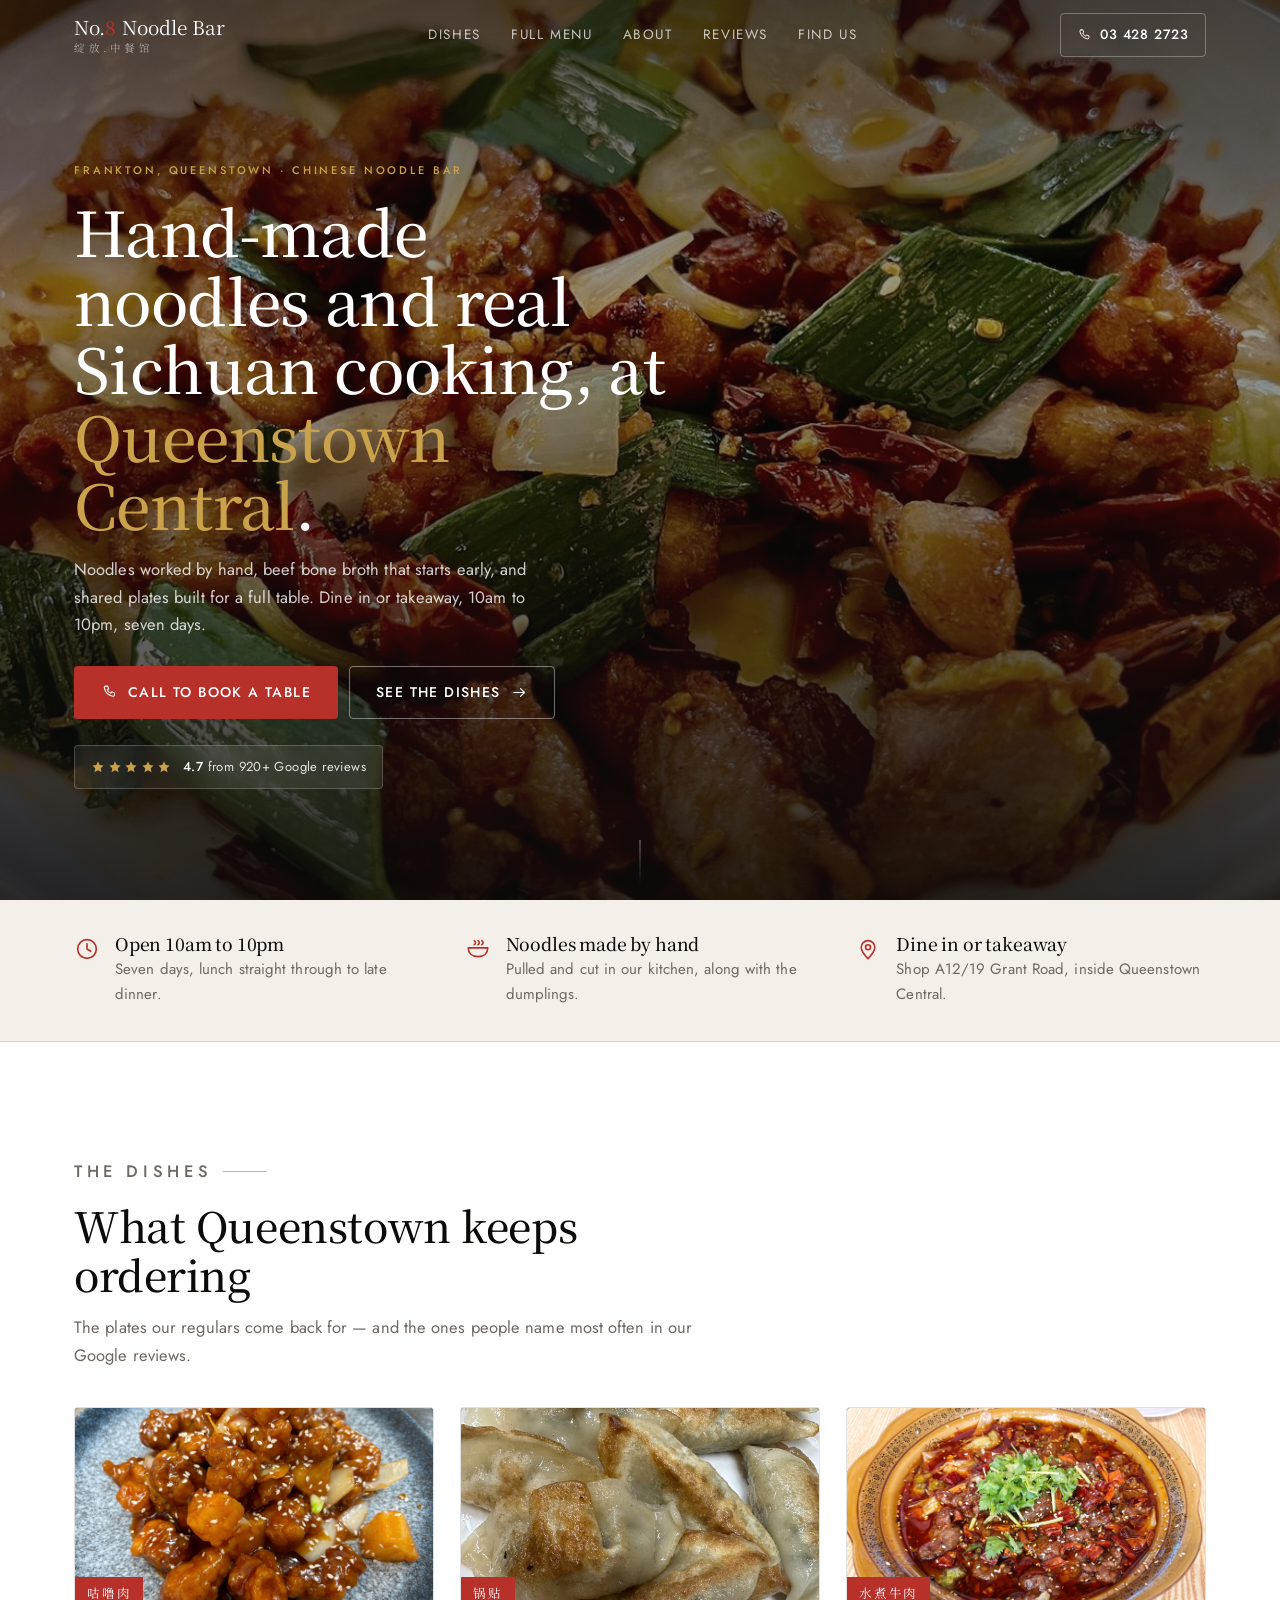
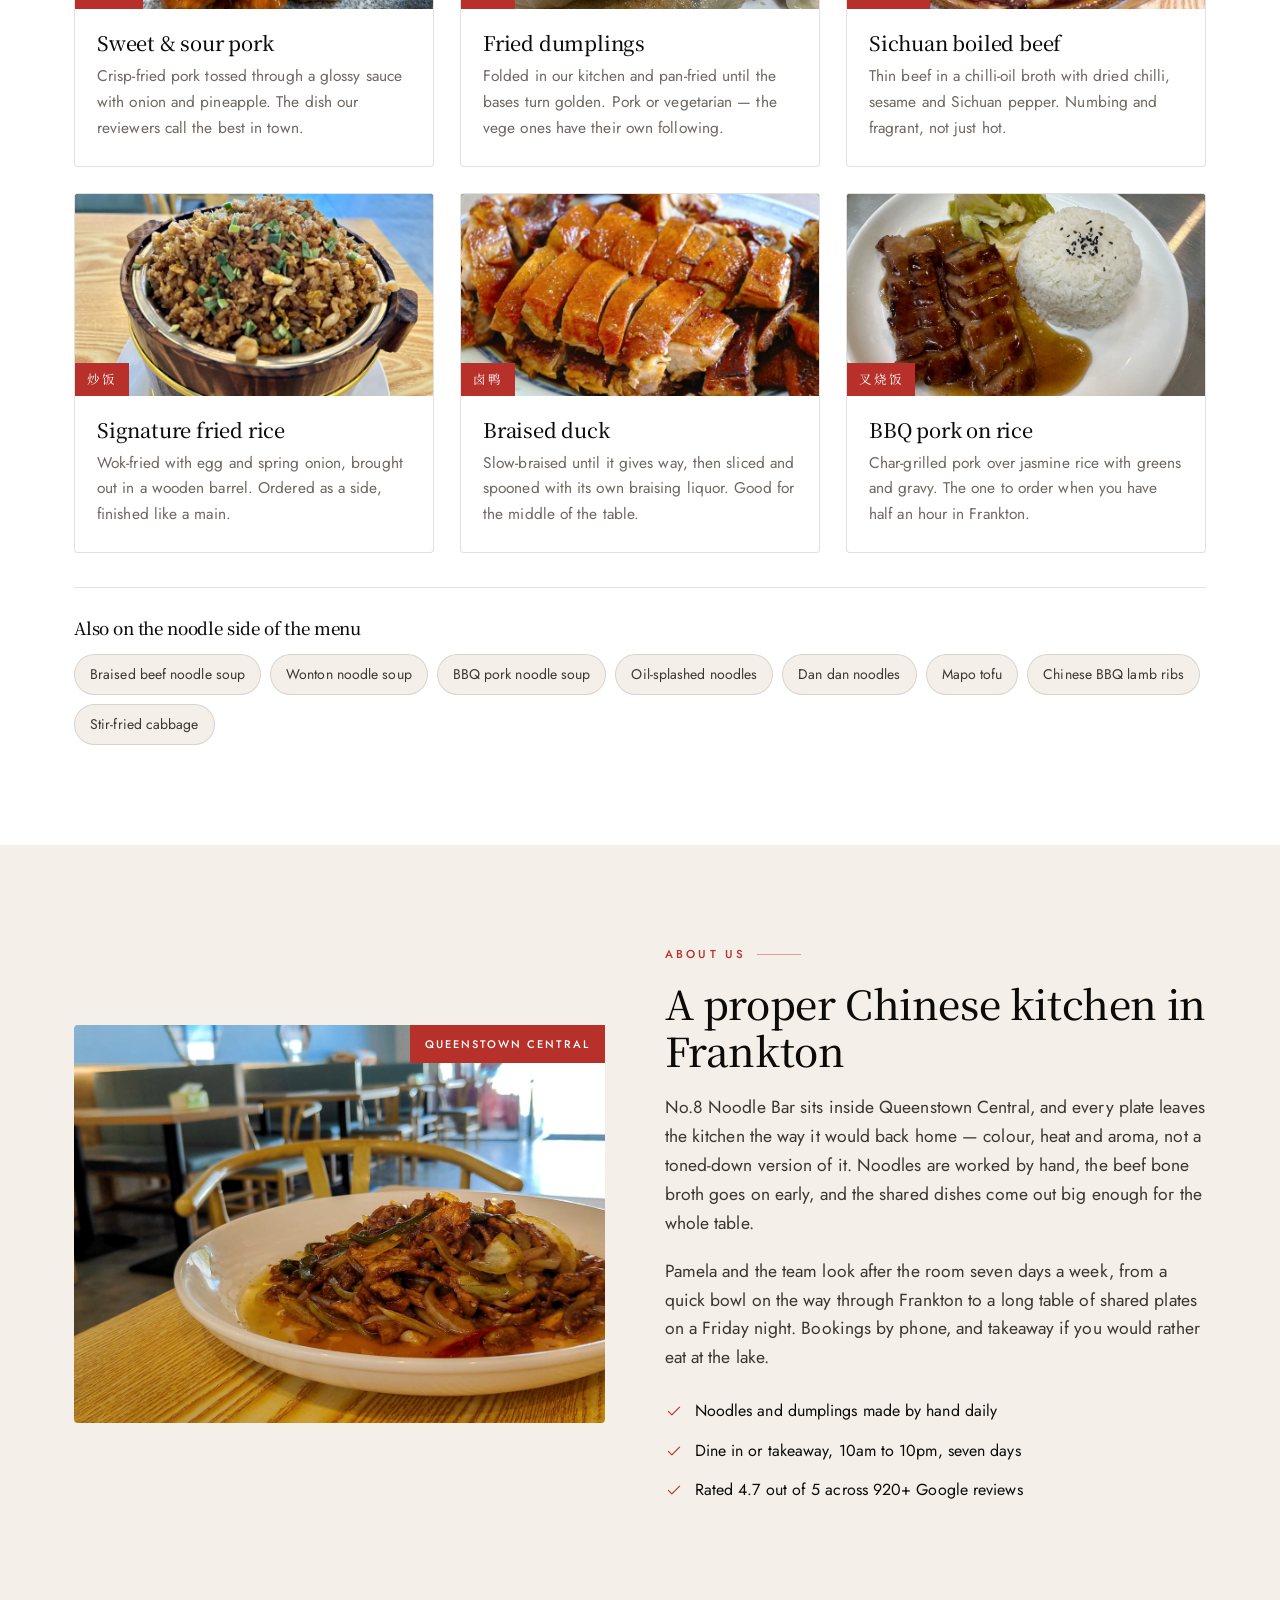
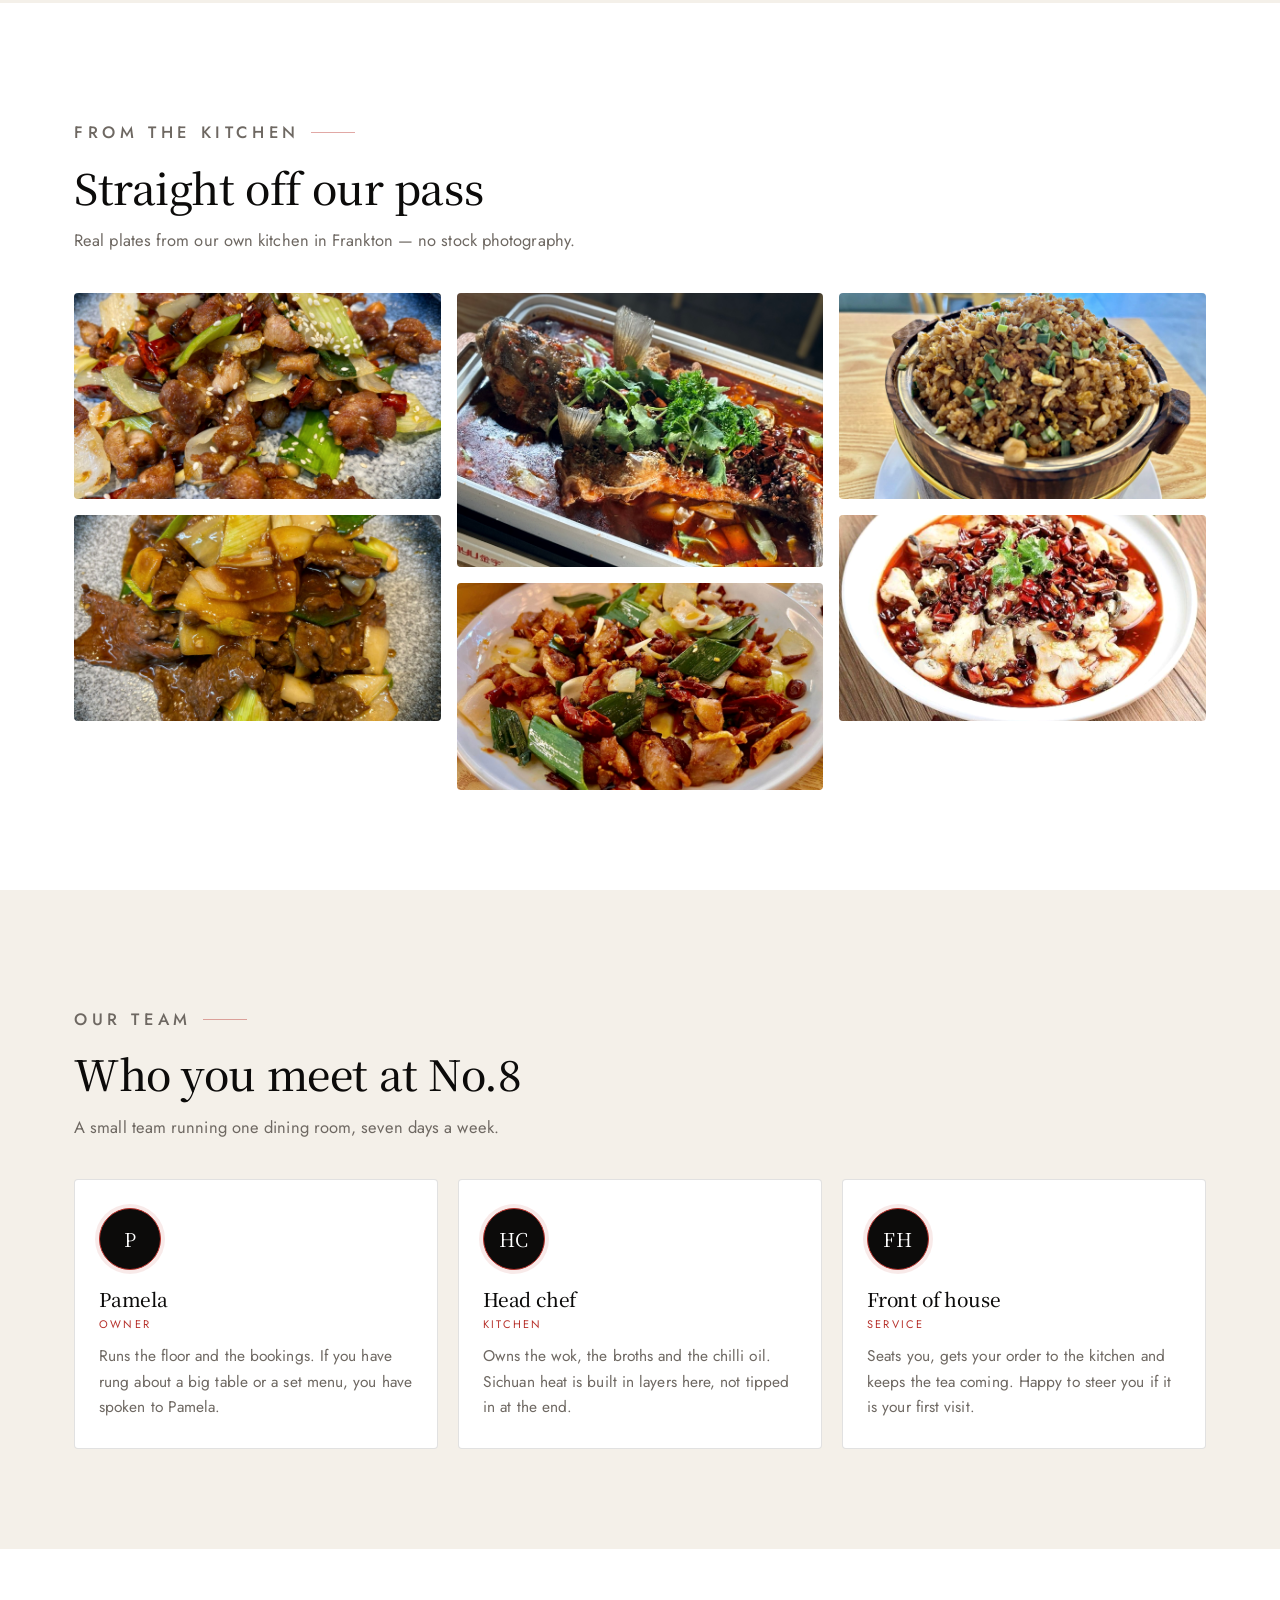
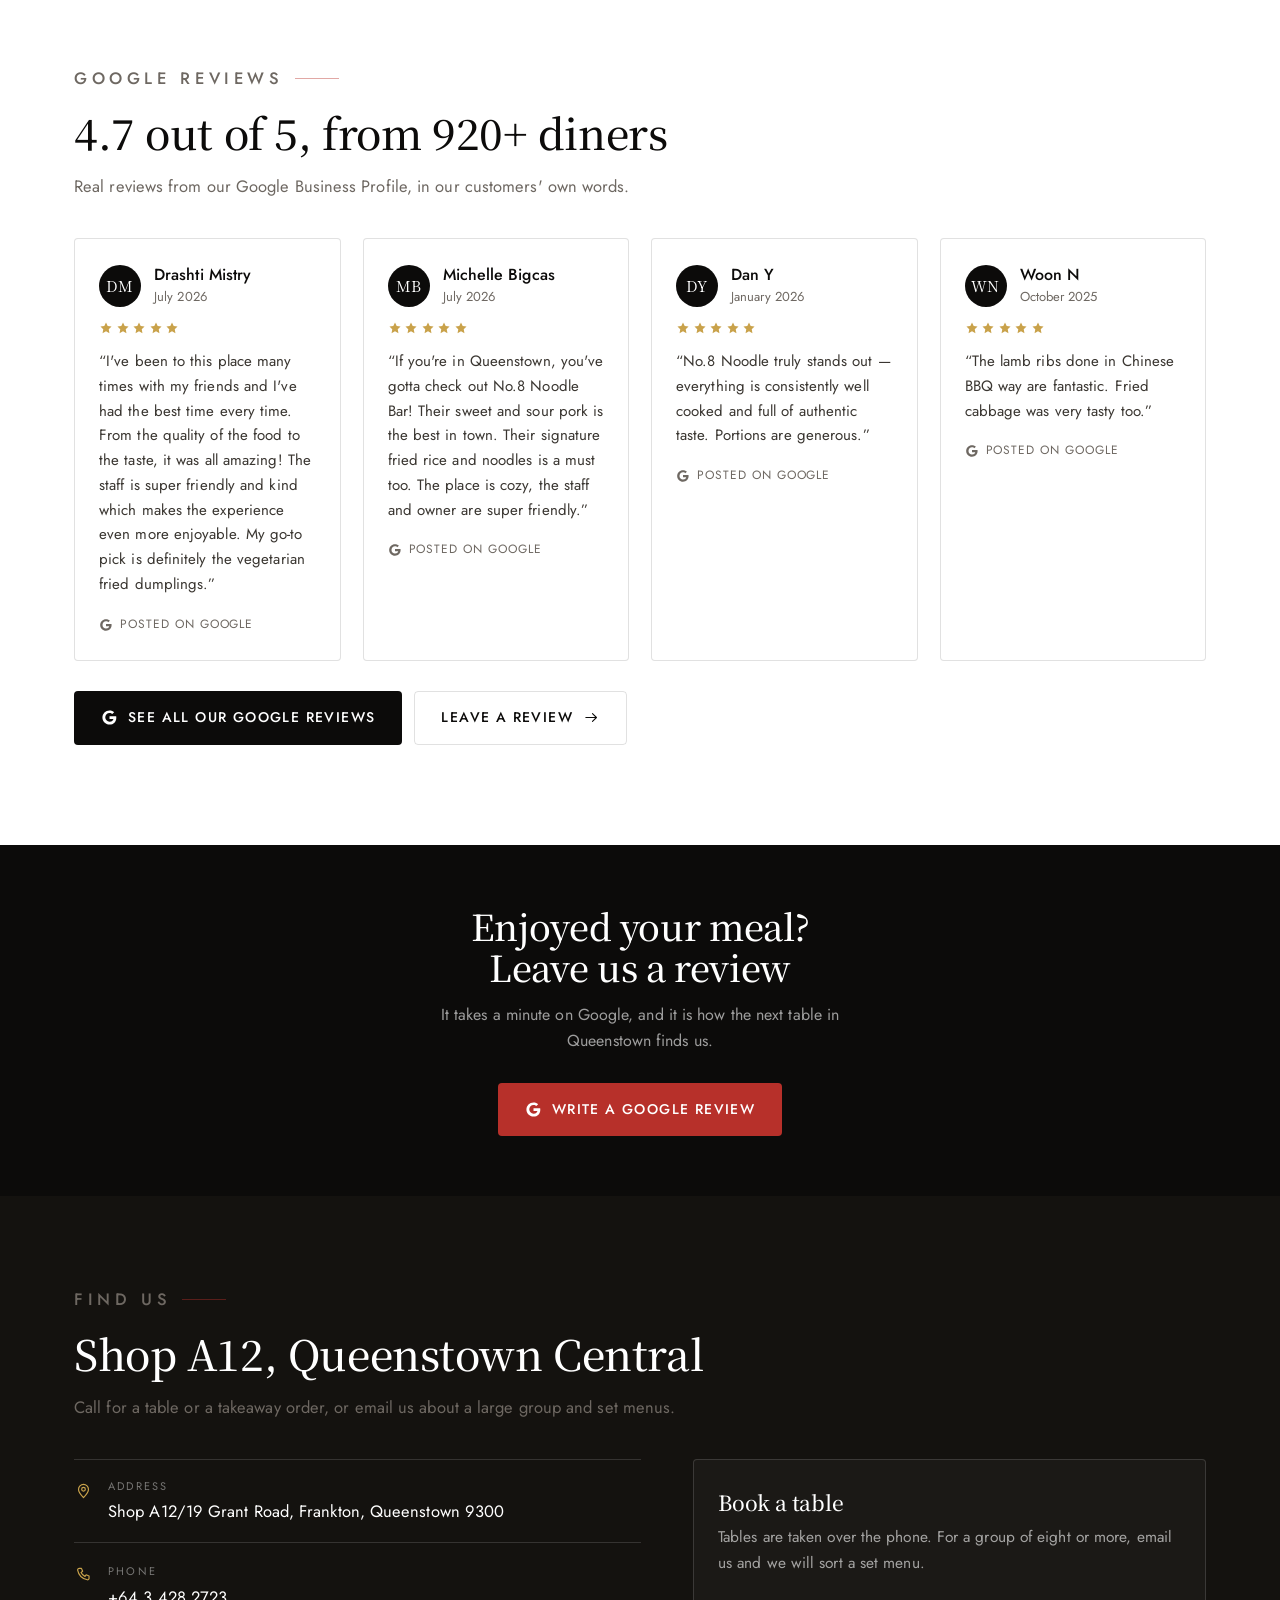
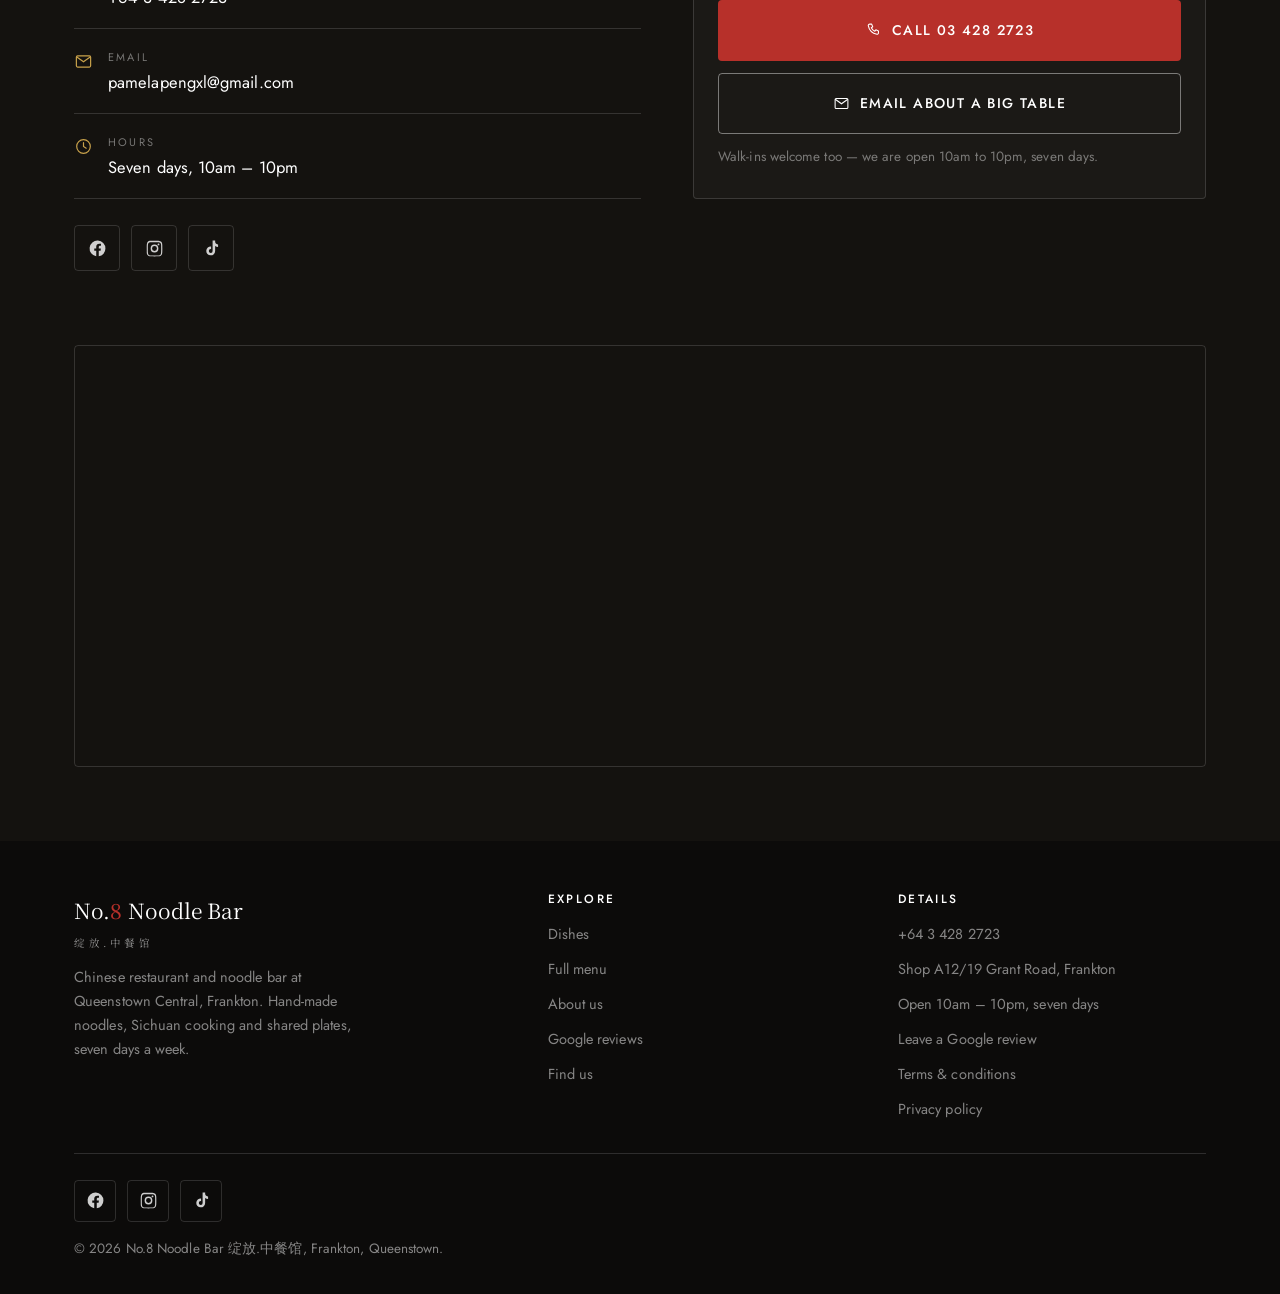
==== index.html @ e2765552 "Initial build: No.8 Noodle Bar 绽放.中餐馆" ====
<!DOCTYPE html>
<html lang="en-NZ">
<head>
<meta charset="utf-8">
<meta name="viewport" content="width=device-width, initial-scale=1">
<title>No.8 Noodle Bar 绽放.中餐馆 | Chinese Restaurant &amp; Noodle Bar, Queenstown</title>
<meta name="description" content="Hand-made noodles, Sichuan cooking and shared Chinese plates at Queenstown Central, Frankton. Dine in or takeaway, 10am to 10pm, seven days. Call +64 3 428 2723.">
<meta name="theme-color" content="#0C0B0A">
<link rel="canonical" href="https://no8-noodle-bar--demo.vercel.app/">

<meta property="og:type" content="restaurant">
<meta property="og:title" content="No.8 Noodle Bar 绽放.中餐馆 | Chinese Restaurant &amp; Noodle Bar, Queenstown">
<meta property="og:description" content="Hand-made noodles, Sichuan cooking and shared Chinese plates at Queenstown Central, Frankton. 4.7 from 920+ Google reviews.">
<meta property="og:image" content="img/hero-boiled-fish.jpg">
<meta name="twitter:card" content="summary_large_image">

<link rel="icon" href="data:image/svg+xml,%3Csvg xmlns='http://www.w3.org/2000/svg' viewBox='0 0 64 64'%3E%3Crect width='64' height='64' fill='%230C0B0A'/%3E%3Ctext x='32' y='45' font-family='Georgia,serif' font-size='34' fill='%23B7302A' text-anchor='middle'%3E8%3C/text%3E%3C/svg%3E">
<link rel="apple-touch-icon" href="data:image/svg+xml,%3Csvg xmlns='http://www.w3.org/2000/svg' viewBox='0 0 64 64'%3E%3Crect width='64' height='64' fill='%230C0B0A'/%3E%3Ctext x='32' y='45' font-family='Georgia,serif' font-size='34' fill='%23B7302A' text-anchor='middle'%3E8%3C/text%3E%3C/svg%3E">

<link rel="preconnect" href="https://fonts.googleapis.com">
<link rel="preconnect" href="https://fonts.gstatic.com" crossorigin>
<link href="https://fonts.googleapis.com/css2?family=Noto+Serif+SC:wght@400;500;600&family=Jost:wght@300;400;500&display=swap" rel="stylesheet">
<link rel="stylesheet" href="styles.css">
</head>
<body>

<!-- opening animation -->
<div id="intro">
  <div class="mark">No.<span>8</span> Noodle Bar</div>
  <div class="rule"></div>
  <div class="zh">绽放.中餐馆</div>
</div>

<!-- icon sprite -->
<svg width="0" height="0" style="position:absolute" aria-hidden="true" focusable="false">
  <symbol id="i-phone" viewBox="0 0 24 24" fill="none" stroke="currentColor" stroke-width="1.5"><path d="M6.6 3h2.8l1.5 3.7-2 1.4a11 11 0 0 0 5 5l1.4-2L19 12.6v2.8a2 2 0 0 1-2.2 2A15.5 15.5 0 0 1 4.6 5.2 2 2 0 0 1 6.6 3z" stroke-linecap="round" stroke-linejoin="round"/></symbol>
  <symbol id="i-mail" viewBox="0 0 24 24" fill="none" stroke="currentColor" stroke-width="1.5"><rect x="3" y="5" width="18" height="14" rx="1.5"/><path d="m3.6 6.4 8.4 6 8.4-6" stroke-linecap="round"/></symbol>
  <symbol id="i-pin" viewBox="0 0 24 24" fill="none" stroke="currentColor" stroke-width="1.5"><path d="M12 21c4.2-4.6 6.3-7.8 6.3-10.4A6.3 6.3 0 0 0 5.7 10.6C5.7 13.2 7.8 16.4 12 21z" stroke-linejoin="round"/><circle cx="12" cy="10.4" r="2.3"/></symbol>
  <symbol id="i-clock" viewBox="0 0 24 24" fill="none" stroke="currentColor" stroke-width="1.5"><circle cx="12" cy="12" r="8.6"/><path d="M12 7.2V12l3.4 2.1" stroke-linecap="round"/></symbol>
  <symbol id="i-bowl" viewBox="0 0 24 24" fill="none" stroke="currentColor" stroke-width="1.5"><path d="M3 11h18c0 4.6-3.2 8-9 8s-9-3.4-9-8z" stroke-linejoin="round"/><path d="M8.5 8c1.6-1.1 1.6-2.6 0-3.7M12 8c1.6-1.1 1.6-2.6 0-3.7M15.5 8c1.6-1.1 1.6-2.6 0-3.7" stroke-linecap="round"/></symbol>
  <symbol id="i-check" viewBox="0 0 24 24" fill="none" stroke="currentColor" stroke-width="1.5"><path d="m4.5 12.6 4.6 4.6L19.5 6.8" stroke-linecap="round" stroke-linejoin="round"/></symbol>
  <symbol id="i-star" viewBox="0 0 24 24" fill="currentColor" stroke="none"><path d="m12 2.6 2.9 6.1 6.6.9-4.8 4.7 1.2 6.6L12 17.7l-5.9 3.2 1.2-6.6-4.8-4.7 6.6-.9z"/></symbol>
  <symbol id="i-google" viewBox="0 0 24 24" fill="currentColor" stroke="none"><path d="M12 10.2v3.9h5.5c-.2 1.3-1.6 3.8-5.5 3.8-3.3 0-6-2.7-6-6.1s2.7-6.1 6-6.1c1.9 0 3.1.8 3.9 1.5l2.7-2.6C16.9 2.9 14.7 2 12 2 6.5 2 2 6.5 2 12s4.5 10 10 10c5.8 0 9.6-4.1 9.6-9.8 0-.7-.1-1.3-.2-2H12z"/></symbol>
  <symbol id="i-fb" viewBox="0 0 24 24" fill="currentColor" stroke="none"><path d="M22 12a10 10 0 1 0-11.6 9.9v-7H7.9V12h2.5V9.8c0-2.5 1.5-3.9 3.8-3.9 1.1 0 2.2.2 2.2.2v2.4h-1.2c-1.2 0-1.6.8-1.6 1.6V12h2.7l-.4 2.9h-2.3v7A10 10 0 0 0 22 12z"/></symbol>
  <symbol id="i-ig" viewBox="0 0 24 24" fill="currentColor" stroke="none"><path d="M12 2.2c3.2 0 3.6 0 4.9.1 1.2.1 1.8.2 2.2.4.6.2 1 .5 1.4.9.4.4.7.8.9 1.4.2.4.4 1 .4 2.2.1 1.3.1 1.7.1 4.9s0 3.6-.1 4.9c-.1 1.2-.2 1.8-.4 2.2-.2.6-.5 1-.9 1.4-.4.4-.8.7-1.4.9-.4.2-1 .4-2.2.4-1.3.1-1.7.1-4.9.1s-3.6 0-4.9-.1c-1.2-.1-1.8-.2-2.2-.4-.6-.2-1-.5-1.4-.9-.4-.4-.7-.8-.9-1.4-.2-.4-.4-1-.4-2.2C2.2 15.6 2.2 15.2 2.2 12s0-3.6.1-4.9c.1-1.2.2-1.8.4-2.2.2-.6.5-1 .9-1.4.4-.4.8-.7 1.4-.9.4-.2 1-.4 2.2-.4C8.4 2.2 8.8 2.2 12 2.2zm0 1.8c-3.1 0-3.5 0-4.7.1-.9 0-1.4.2-1.7.3-.4.2-.7.4-1 .6-.2.3-.4.6-.6 1-.1.3-.3.8-.3 1.7-.1 1.2-.1 1.6-.1 4.7s0 3.5.1 4.7c0 .9.2 1.4.3 1.7.2.4.4.7.6 1 .3.2.6.4 1 .6.3.1.8.3 1.7.3 1.2.1 1.6.1 4.7.1s3.5 0 4.7-.1c.9 0 1.4-.2 1.7-.3.4-.2.7-.4 1-.6.2-.3.4-.6.6-1 .1-.3.3-.8.3-1.7.1-1.2.1-1.6.1-4.7s0-3.5-.1-4.7c0-.9-.2-1.4-.3-1.7-.2-.4-.4-.7-.6-1-.3-.2-.6-.4-1-.6-.3-.1-.8-.3-1.7-.3-1.2-.1-1.6-.1-4.7-.1zm0 3.1a4.9 4.9 0 1 1 0 9.8 4.9 4.9 0 0 1 0-9.8zm0 1.8a3.1 3.1 0 1 0 0 6.2 3.1 3.1 0 0 0 0-6.2zm6.2-2a1.15 1.15 0 1 1-2.3 0 1.15 1.15 0 0 1 2.3 0z"/></symbol>
  <symbol id="i-tt" viewBox="0 0 24 24" fill="currentColor" stroke="none"><path d="M16.6 2h-3.2v13.1a2.4 2.4 0 1 1-1.9-2.3V9.5a5.6 5.6 0 1 0 5.1 5.6V8.8a6.3 6.3 0 0 0 3.7 1.2V6.8a3.6 3.6 0 0 1-3.7-3.5V2z"/></symbol>
  <symbol id="i-arrow" viewBox="0 0 24 24" fill="none" stroke="currentColor" stroke-width="1.5"><path d="M4 12h15m0 0-5.6-5.6M19 12l-5.6 5.6" stroke-linecap="round" stroke-linejoin="round"/></symbol>
</svg>

<!-- nav -->
<header class="nav">
  <div class="nav__in">
    <a class="brand" href="index.html" aria-label="No.8 Noodle Bar home">
      <span class="brand__en">No.<b>8</b> Noodle Bar</span>
      <span class="brand__zh">绽放.中餐馆</span>
    </a>
    <nav class="nav__links" aria-label="Main">
      <a href="#menu">Dishes</a>
      <a href="menu.html">Full menu</a>
      <a href="#about">About</a>
      <a href="#reviews">Reviews</a>
      <a href="#contact">Find us</a>
    </nav>
    <div class="nav__right">
      <a class="nav__call" href="tel:+6434282723">
        <svg><use href="#i-phone"/></svg>
        <span>03 428 2723</span>
      </a>
      <button class="burger" type="button" aria-label="Open menu" aria-expanded="false"><i></i></button>
    </div>
  </div>
</header>

<div class="scrim"></div>
<nav class="drawer" aria-label="Mobile">
  <a href="#menu">Dishes</a>
  <a href="menu.html">Full menu</a>
  <a href="#about">About</a>
  <a href="#crew">Our team</a>
  <a href="#reviews">Google reviews</a>
  <a href="#contact">Find us</a>
  <a class="btn btn--accent drawer__cta" href="tel:+6434282723">
    <svg><use href="#i-phone"/></svg> Call 03 428 2723
  </a>
</nav>

<!-- hero -->
<section class="hero" id="top">
  <div class="hero__slides" aria-hidden="true">
    <div class="hero__slide on">
      <img src="img/hero-boiled-fish.jpg" alt="Sichuan boiled fish in chilli oil at No.8 Noodle Bar" width="1600" height="900" fetchpriority="high" decoding="async">
    </div>
    <div class="hero__slide">
      <img src="img/hero-grilled-fish.jpg" alt="Whole grilled fish on a hotplate with chilli and Sichuan pepper" width="1600" height="1200" loading="lazy" decoding="async">
    </div>
    <div class="hero__slide">
      <img src="img/hero-chilli-chicken.jpg" alt="Chilli-fried chicken with dried chillies and spring onion" width="1600" height="900" loading="lazy" decoding="async">
    </div>
  </div>
  <div class="hero__veil"></div>

  <div class="hero__in">
    <div class="shell">
      <p class="hero__eyebrow">Frankton, Queenstown · Chinese noodle bar</p>
      <h1>Hand-made noodles and real Sichuan cooking, at <em>Queenstown Central</em>.</h1>
      <p class="hero__sub">Noodles worked by hand, beef bone broth that starts early, and shared plates built for a full table. Dine in or takeaway, 10am to 10pm, seven days.</p>
      <div class="hero__cta">
        <a class="btn btn--accent" href="tel:+6434282723">
          <svg><use href="#i-phone"/></svg> Call to book a table
        </a>
        <a class="btn btn--ghost" href="#menu">
          See the dishes <svg><use href="#i-arrow"/></svg>
        </a>
      </div>
      <div class="rating">
        <span class="rating__stars" aria-hidden="true">
          <svg><use href="#i-star"/></svg><svg><use href="#i-star"/></svg><svg><use href="#i-star"/></svg><svg><use href="#i-star"/></svg><svg><use href="#i-star"/></svg>
        </span>
        <span class="rating__txt"><b>4.7</b> from 920+ Google reviews</span>
      </div>
    </div>
  </div>

  <div class="hero__scroll" aria-hidden="true"><i></i></div>
</section>

<!-- trust strip -->
<section class="trust">
  <div class="shell">
    <div class="trust__grid">
      <div class="trust__item rv">
        <svg><use href="#i-clock"/></svg>
        <div>
          <h3>Open 10am to 10pm</h3>
          <p>Seven days, lunch straight through to late dinner.</p>
        </div>
      </div>
      <div class="trust__item rv">
        <svg><use href="#i-bowl"/></svg>
        <div>
          <h3>Noodles made by hand</h3>
          <p>Pulled and cut in our kitchen, along with the dumplings.</p>
        </div>
      </div>
      <div class="trust__item rv">
        <svg><use href="#i-pin"/></svg>
        <div>
          <h3>Dine in or takeaway</h3>
          <p>Shop A12/19 Grant Road, inside Queenstown Central.</p>
        </div>
      </div>
    </div>
  </div>
</section>

<!-- dishes -->
<section class="band band--paper" id="menu">
  <div class="shell">
    <div class="head rv">
      <p class="eyebrow">The dishes</p>
      <h2>What Queenstown keeps ordering</h2>
      <p>The plates our regulars come back for — and the ones people name most often in our Google reviews.</p>
    </div>

    <div class="cards">
      <article class="card rv">
        <div class="card__img">
          <img src="img/dish-sweet-sour-pork.jpg" alt="Sweet and sour pork with sesame seeds and onion" width="1600" height="900" loading="lazy" decoding="async">
          <span class="card__zh">咕噜肉</span>
        </div>
        <div class="card__body">
          <h3>Sweet &amp; sour pork</h3>
          <p>Crisp-fried pork tossed through a glossy sauce with onion and pineapple. The dish our reviewers call the best in town.</p>
        </div>
      </article>

      <article class="card rv">
        <div class="card__img">
          <img src="img/dish-fried-dumplings.jpg" alt="Pan-fried dumplings with golden bases on a white plate" width="1600" height="1200" loading="lazy" decoding="async">
          <span class="card__zh">锅贴</span>
        </div>
        <div class="card__body">
          <h3>Fried dumplings</h3>
          <p>Folded in our kitchen and pan-fried until the bases turn golden. Pork or vegetarian — the vege ones have their own following.</p>
        </div>
      </article>

      <article class="card rv">
        <div class="card__img">
          <img src="img/dish-boiled-beef.jpg" alt="Sichuan boiled beef in chilli oil broth with coriander" width="1600" height="1200" loading="lazy" decoding="async">
          <span class="card__zh">水煮牛肉</span>
        </div>
        <div class="card__body">
          <h3>Sichuan boiled beef</h3>
          <p>Thin beef in a chilli-oil broth with dried chilli, sesame and Sichuan pepper. Numbing and fragrant, not just hot.</p>
        </div>
      </article>

      <article class="card rv">
        <div class="card__img">
          <img src="img/dish-fried-rice.jpg" alt="Signature fried rice served in a wooden barrel" width="1600" height="900" loading="lazy" decoding="async">
          <span class="card__zh">炒饭</span>
        </div>
        <div class="card__body">
          <h3>Signature fried rice</h3>
          <p>Wok-fried with egg and spring onion, brought out in a wooden barrel. Ordered as a side, finished like a main.</p>
        </div>
      </article>

      <article class="card rv">
        <div class="card__img">
          <img src="img/dish-braised-duck.jpg" alt="Sliced braised duck served on a platter" width="1600" height="900" loading="lazy" decoding="async">
          <span class="card__zh">卤鸭</span>
        </div>
        <div class="card__body">
          <h3>Braised duck</h3>
          <p>Slow-braised until it gives way, then sliced and spooned with its own braising liquor. Good for the middle of the table.</p>
        </div>
      </article>

      <article class="card rv">
        <div class="card__img">
          <img src="img/dish-bbq-pork-rice.jpg" alt="Char-grilled BBQ pork with jasmine rice and greens" width="1600" height="1200" loading="lazy" decoding="async">
          <span class="card__zh">叉烧饭</span>
        </div>
        <div class="card__body">
          <h3>BBQ pork on rice</h3>
          <p>Char-grilled pork over jasmine rice with greens and gravy. The one to order when you have half an hour in Frankton.</p>
        </div>
      </article>
    </div>

    <div class="chips rv">
      <h3>Also on the noodle side of the menu</h3>
      <ul>
        <li>Braised beef noodle soup</li>
        <li>Wonton noodle soup</li>
        <li>BBQ pork noodle soup</li>
        <li>Oil-splashed noodles</li>
        <li>Dan dan noodles</li>
        <li>Mapo tofu</li>
        <li>Chinese BBQ lamb ribs</li>
        <li>Stir-fried cabbage</li>
      </ul>
    </div>
  </div>
</section>

<!-- about -->
<section class="band band--bone" id="about">
  <div class="shell">
    <div class="split">
      <div class="split__media rv">
        <img src="img/about-dining-room.jpg" alt="A wok dish on the table in the No.8 Noodle Bar dining room" width="1600" height="900" loading="lazy" decoding="async">
        <span class="split__tag">Queenstown Central</span>
      </div>
      <div class="rv">
        <p class="eyebrow">About us</p>
        <h2>A proper Chinese kitchen in Frankton</h2>
        <p>No.8 Noodle Bar sits inside Queenstown Central, and every plate leaves the kitchen the way it would back home — colour, heat and aroma, not a toned-down version of it. Noodles are worked by hand, the beef bone broth goes on early, and the shared dishes come out big enough for the whole table.</p>
        <p>Pamela and the team look after the room seven days a week, from a quick bowl on the way through Frankton to a long table of shared plates on a Friday night. Bookings by phone, and takeaway if you would rather eat at the lake.</p>
        <ul class="checks">
          <li><svg><use href="#i-check"/></svg> Noodles and dumplings made by hand daily</li>
          <li><svg><use href="#i-check"/></svg> Dine in or takeaway, 10am to 10pm, seven days</li>
          <li><svg><use href="#i-check"/></svg> Rated 4.7 out of 5 across 920+ Google reviews</li>
        </ul>
      </div>
    </div>
  </div>
</section>

<!-- gallery -->
<section class="band band--paper" id="gallery">
  <div class="shell">
    <div class="head rv">
      <p class="eyebrow">From the kitchen</p>
      <h2>Straight off our pass</h2>
      <p>Real plates from our own kitchen in Frankton — no stock photography.</p>
    </div>
    <div class="masonry rv">
      <figure><img src="img/gallery-kung-pao.jpg" alt="Diced chicken with peanuts, dried chilli and spring onion" width="1600" height="900" loading="lazy" decoding="async"></figure>
      <figure><img src="img/gallery-beef-onion.jpg" alt="Sliced beef with onion in a rich brown sauce" width="1600" height="900" loading="lazy" decoding="async"></figure>
      <figure><img src="img/hero-grilled-fish.jpg" alt="Whole grilled fish on a hotplate with chilli and Sichuan pepper" width="1600" height="1200" loading="lazy" decoding="async"></figure>
      <figure><img src="img/hero-chilli-chicken.jpg" alt="Chilli-fried chicken with dried chillies and leek" width="1600" height="900" loading="lazy" decoding="async"></figure>
      <figure><img src="img/dish-fried-rice.jpg" alt="Fried rice served in a wooden barrel" width="1600" height="900" loading="lazy" decoding="async"></figure>
      <figure><img src="img/hero-boiled-fish.jpg" alt="Sichuan boiled fish under dried chillies in chilli oil" width="1600" height="900" loading="lazy" decoding="async"></figure>
    </div>
  </div>
</section>

<!-- crew -->
<section class="band band--bone" id="crew">
  <div class="shell">
    <div class="head rv">
      <p class="eyebrow">Our team</p>
      <h2>Who you meet at No.8</h2>
      <p>A small team running one dining room, seven days a week.</p>
    </div>
    <div class="crew">
      <article class="crew__card rv">
        <div class="avatar" aria-hidden="true">P</div>
        <h3>Pamela</h3>
        <p class="role">Owner</p>
        <p>Runs the floor and the bookings. If you have rung about a big table or a set menu, you have spoken to Pamela.</p>
      </article>
      <article class="crew__card rv">
        <div class="avatar" aria-hidden="true">HC</div>
        <h3>Head chef</h3>
        <p class="role">Kitchen</p>
        <p>Owns the wok, the broths and the chilli oil. Sichuan heat is built in layers here, not tipped in at the end.</p>
      </article>
      <article class="crew__card rv">
        <div class="avatar" aria-hidden="true">FH</div>
        <h3>Front of house</h3>
        <p class="role">Service</p>
        <p>Seats you, gets your order to the kitchen and keeps the tea coming. Happy to steer you if it is your first visit.</p>
      </article>
    </div>
  </div>
</section>

<!-- google reviews -->
<section class="band band--paper" id="reviews">
  <div class="shell">
    <div class="head rv">
      <p class="eyebrow">Google reviews</p>
      <h2>4.7 out of 5, from 920+ diners</h2>
      <p>Real reviews from our Google Business Profile, in our customers' own words.</p>
    </div>

    <div class="reviews">
      <article class="review rv">
        <div class="review__top">
          <div class="review__ini" aria-hidden="true">DM</div>
          <div>
            <div class="review__who">Drashti Mistry</div>
            <div class="review__when">July 2026</div>
          </div>
        </div>
        <div class="stars" aria-label="5 out of 5 stars">
          <svg><use href="#i-star"/></svg><svg><use href="#i-star"/></svg><svg><use href="#i-star"/></svg><svg><use href="#i-star"/></svg><svg><use href="#i-star"/></svg>
        </div>
        <p>“I've been to this place many times with my friends and I've had the best time every time. From the quality of the food to the taste, it was all amazing! The staff is super friendly and kind which makes the experience even more enjoyable. My go-to pick is definitely the vegetarian fried dumplings.”</p>
        <div class="review__src"><svg><use href="#i-google"/></svg> Posted on Google</div>
      </article>

      <article class="review rv">
        <div class="review__top">
          <div class="review__ini" aria-hidden="true">MB</div>
          <div>
            <div class="review__who">Michelle Bigcas</div>
            <div class="review__when">July 2026</div>
          </div>
        </div>
        <div class="stars" aria-label="5 out of 5 stars">
          <svg><use href="#i-star"/></svg><svg><use href="#i-star"/></svg><svg><use href="#i-star"/></svg><svg><use href="#i-star"/></svg><svg><use href="#i-star"/></svg>
        </div>
        <p>“If you're in Queenstown, you've gotta check out No.8 Noodle Bar! Their sweet and sour pork is the best in town. Their signature fried rice and noodles is a must too. The place is cozy, the staff and owner are super friendly.”</p>
        <div class="review__src"><svg><use href="#i-google"/></svg> Posted on Google</div>
      </article>

      <article class="review rv">
        <div class="review__top">
          <div class="review__ini" aria-hidden="true">DY</div>
          <div>
            <div class="review__who">Dan Y</div>
            <div class="review__when">January 2026</div>
          </div>
        </div>
        <div class="stars" aria-label="5 out of 5 stars">
          <svg><use href="#i-star"/></svg><svg><use href="#i-star"/></svg><svg><use href="#i-star"/></svg><svg><use href="#i-star"/></svg><svg><use href="#i-star"/></svg>
        </div>
        <p>“No.8 Noodle truly stands out — everything is consistently well cooked and full of authentic taste. Portions are generous.”</p>
        <div class="review__src"><svg><use href="#i-google"/></svg> Posted on Google</div>
      </article>

      <article class="review rv">
        <div class="review__top">
          <div class="review__ini" aria-hidden="true">WN</div>
          <div>
            <div class="review__who">Woon N</div>
            <div class="review__when">October 2025</div>
          </div>
        </div>
        <div class="stars" aria-label="5 out of 5 stars">
          <svg><use href="#i-star"/></svg><svg><use href="#i-star"/></svg><svg><use href="#i-star"/></svg><svg><use href="#i-star"/></svg><svg><use href="#i-star"/></svg>
        </div>
        <p>“The lamb ribs done in Chinese BBQ way are fantastic. Fried cabbage was very tasty too.”</p>
        <div class="review__src"><svg><use href="#i-google"/></svg> Posted on Google</div>
      </article>
    </div>

    <div class="reviews__foot rv">
      <a class="btn btn--dark" href="https://maps.google.com/?cid=949521337597572665" target="_blank" rel="noopener">
        <svg><use href="#i-google"/></svg> See all our Google reviews
      </a>
      <a class="btn btn--outline" href="https://www.google.com/maps/place//data=!4m3!3m2!1s0xa9d51f49c8513967:0xd2d60a032283639!12e1" target="_blank" rel="noopener">
        Leave a review <svg><use href="#i-arrow"/></svg>
      </a>
    </div>
  </div>
</section>

<!-- leave a review banner -->
<section class="leave">
  <div class="shell">
    <h2 class="rv">Enjoyed your meal? Leave us a review</h2>
    <p class="rv">It takes a minute on Google, and it is how the next table in Queenstown finds us.</p>
    <a class="btn btn--accent rv" href="https://www.google.com/maps/place//data=!4m3!3m2!1s0xa9d51f49c8513967:0xd2d60a032283639!12e1" target="_blank" rel="noopener">
      <svg><use href="#i-google"/></svg> Write a Google review
    </a>
  </div>
</section>

<!-- contact -->
<section class="contact" id="contact">
  <div class="shell">
    <div class="head rv">
      <p class="eyebrow">Find us</p>
      <h2>Shop A12, Queenstown Central</h2>
      <p>Call for a table or a takeaway order, or email us about a large group and set menus.</p>
    </div>

    <div class="contact__grid">
      <div class="rv">
        <ul class="info">
          <li>
            <svg><use href="#i-pin"/></svg>
            <div>
              <span class="lbl">Address</span>
              <span class="val">Shop A12/19 Grant Road, Frankton, Queenstown 9300</span>
            </div>
          </li>
          <li>
            <svg><use href="#i-phone"/></svg>
            <div>
              <span class="lbl">Phone</span>
              <span class="val"><a href="tel:+6434282723">+64 3 428 2723</a></span>
            </div>
          </li>
          <li>
            <svg><use href="#i-mail"/></svg>
            <div>
              <span class="lbl">Email</span>
              <span class="val" data-emailtext data-user="pamelapengxl" data-domain="gmail.com">Email us</span>
            </div>
          </li>
          <li>
            <svg><use href="#i-clock"/></svg>
            <div>
              <span class="lbl">Hours</span>
              <span class="val">Seven days, 10am – 10pm</span>
            </div>
          </li>
        </ul>

        <div class="socials">
          <a href="https://www.facebook.com/p/No8-Noodle-Bar-61555705344047/" target="_blank" rel="noopener" aria-label="No.8 Noodle Bar on Facebook"><svg><use href="#i-fb"/></svg></a>
          <a href="https://www.instagram.com/explore/search/keyword/?q=No.8%20Noodle%20Bar%20Queenstown" target="_blank" rel="noopener" aria-label="No.8 Noodle Bar on Instagram"><svg><use href="#i-ig"/></svg></a>
          <a href="https://www.tiktok.com/search?q=No.8%20Noodle%20Bar%20Queenstown" target="_blank" rel="noopener" aria-label="No.8 Noodle Bar on TikTok"><svg><use href="#i-tt"/></svg></a>
        </div>
      </div>

      <div class="actions rv">
        <h3>Book a table</h3>
        <p>Tables are taken over the phone. For a group of eight or more, email us and we will sort a set menu.</p>
        <a class="btn btn--accent btn--lg" href="tel:+6434282723">
          <svg><use href="#i-phone"/></svg> Call 03 428 2723
        </a>
        <a class="btn btn--ghost btn--lg" href="#"
           data-gmail
           data-user="pamelapengxl"
           data-domain="gmail.com"
           data-su="Table%20booking%20enquiry%20-%20No.8%20Noodle%20Bar"
           data-body="Hi%20Pamela%2C%0A%0AI%27d%20like%20to%20book%20a%20table%20at%20No.8%20Noodle%20Bar.%0A%0ADate%3A%0ATime%3A%0ANumber%20of%20people%3A%0AName%3A%0APhone%3A%0A%0AThanks%2C">
          <svg><use href="#i-mail"/></svg> Email about a big table
        </a>
        <p class="note">Walk-ins welcome too — we are open 10am to 10pm, seven days.</p>
      </div>
    </div>
  </div>
</section>

<!-- map -->
<section class="map">
  <div class="shell">
    <div class="map__frame rv">
      <iframe
        src="https://www.google.com/maps?q=No.8%20Noodle%20Bar%20Shop%20A12%2F19%20Grant%20Road%20Frankton%20Queenstown&amp;z=15&amp;output=embed"
        title="Map of No.8 Noodle Bar, Shop A12/19 Grant Road, Frankton, Queenstown"
        loading="lazy" referrerpolicy="no-referrer-when-downgrade"></iframe>
    </div>
  </div>
</section>

<!-- footer -->
<footer class="foot">
  <div class="shell">
    <div class="foot__top">
      <div class="foot__brand">
        <span class="brand__en" style="color:#fff">No.<b style="color:#B7302A;font-weight:500">8</b> Noodle Bar</span>
        <span class="brand__zh" style="display:block;margin-top:6px">绽放.中餐馆</span>
        <p>Chinese restaurant and noodle bar at Queenstown Central, Frankton. Hand-made noodles, Sichuan cooking and shared plates, seven days a week.</p>
      </div>
      <div class="foot__col">
        <h4>Explore</h4>
        <ul>
          <li><a href="#menu">Dishes</a></li>
          <li><a href="menu.html">Full menu</a></li>
          <li><a href="#about">About us</a></li>
          <li><a href="#reviews">Google reviews</a></li>
          <li><a href="#contact">Find us</a></li>
        </ul>
      </div>
      <div class="foot__col">
        <h4>Details</h4>
        <ul>
          <li><a href="tel:+6434282723">+64 3 428 2723</a></li>
          <li>Shop A12/19 Grant Road, Frankton</li>
          <li>Open 10am – 10pm, seven days</li>
          <li><a href="https://www.google.com/maps/place//data=!4m3!3m2!1s0xa9d51f49c8513967:0xd2d60a032283639!12e1" target="_blank" rel="noopener">Leave a Google review</a></li>
          <li><a href="terms.html">Terms &amp; conditions</a></li>
          <li><a href="privacy.html">Privacy policy</a></li>
        </ul>
      </div>
    </div>
    <div class="foot__bottom">
      <div class="socials">
        <a href="https://www.facebook.com/p/No8-Noodle-Bar-61555705344047/" target="_blank" rel="noopener" aria-label="No.8 Noodle Bar on Facebook"><svg><use href="#i-fb"/></svg></a>
        <a href="https://www.instagram.com/explore/search/keyword/?q=No.8%20Noodle%20Bar%20Queenstown" target="_blank" rel="noopener" aria-label="No.8 Noodle Bar on Instagram"><svg><use href="#i-ig"/></svg></a>
        <a href="https://www.tiktok.com/search?q=No.8%20Noodle%20Bar%20Queenstown" target="_blank" rel="noopener" aria-label="No.8 Noodle Bar on TikTok"><svg><use href="#i-tt"/></svg></a>
      </div>
      <div>© <span data-year>2026</span> No.8 Noodle Bar 绽放.中餐馆, Frankton, Queenstown.</div>
    </div>
  </div>
</footer>

<script src="site.js"></script>
</body>
</html>
---- styles.css ----
/* ==========================================================================
   No.8 Noodle Bar 绽放.中餐馆 — Frankton, Queenstown
   Archetype: Premium  ·  Fonts: Noto Serif SC (display) + Jost (body)
   Built mobile-first (375px up).
   ========================================================================== */

:root{
  --ink:      #0C0B0A;
  --ink-2:    #14120F;
  --ink-3:    #1E1B16;
  --bone:     #F4F0E9;
  --paper:    #FFFFFF;
  --body:     #3A3631;
  --muted:    #6E6862;
  --line:     rgba(12,11,10,.12);
  --line-dk:  rgba(255,255,255,.14);
  --accent:   #B7302A;
  --accent-d: #8F231E;
  --gold:     #C9A24B;

  --r:        4px;
  --shell:    1200px;
  --gut:      22px;

  --display:  "Noto Serif SC", "Songti SC", Georgia, serif;
  --sans:     "Jost", -apple-system, "Helvetica Neue", Arial, sans-serif;

  --ease:     cubic-bezier(.22,.61,.36,1);
}

*,*::before,*::after{ box-sizing:border-box; }

html{ -webkit-text-size-adjust:100%; scroll-behavior:smooth; }

body{
  margin:0;
  background:var(--paper);
  color:var(--body);
  font-family:var(--sans);
  font-size:17px;
  line-height:1.65;
  font-weight:400;
  letter-spacing:.005em;
  overflow-x:hidden;
  -webkit-font-smoothing:antialiased;
}

img{
  max-width:100%;
  height:auto;
  display:block;
  image-orientation:from-image;
  filter:saturate(.92) contrast(1.04);   /* one treatment, whole site */
}

a{ color:inherit; text-decoration:none; }

h1,h2,h3,h4{
  font-family:var(--display);
  font-weight:500;
  color:var(--ink);
  margin:0;
  line-height:1.16;
  letter-spacing:-.01em;
}

p{ margin:0 0 1.1em; }
p:last-child{ margin-bottom:0; }

svg{ display:block; }

::selection{ background:var(--accent); color:#fff; }

/* ---------- shell + section rhythm ---------------------------------------- */

.shell{
  width:100%;
  max-width:var(--shell);
  margin:0 auto;
  padding:0 var(--gut);
}

section{ position:relative; }

.band{ padding:74px 0; }
.band--paper{ background:var(--paper); }
.band--bone { background:var(--bone); }
.band--ink  { background:var(--ink); color:rgba(255,255,255,.72); }
.band--ink h2,.band--ink h3{ color:#fff; }

.eyebrow{
  font-family:var(--sans);
  font-size:11.5px;
  font-weight:500;
  letter-spacing:.28em;
  text-transform:uppercase;
  color:var(--accent);
  margin:0 0 16px;
  display:flex;
  align-items:center;
  gap:11px;
}
.eyebrow::after{
  content:"";
  height:1px;
  width:44px;
  background:var(--accent);
  opacity:.42;
}
.band--ink .eyebrow{ color:var(--gold); }
.band--ink .eyebrow::after{ background:var(--gold); }

.head{ max-width:640px; margin-bottom:38px; }
.head h2{ font-size:clamp(28px,7vw,42px); }
.head p{ margin-top:16px; color:var(--muted); font-size:16.5px; }
.band--ink .head p{ color:rgba(255,255,255,.6); }

/* ---------- buttons ------------------------------------------------------- */

.btn{
  display:inline-flex;
  align-items:center;
  justify-content:center;
  gap:10px;
  min-height:52px;
  padding:14px 26px;
  border:1px solid transparent;
  border-radius:var(--r);
  font-family:var(--sans);
  font-size:14px;
  font-weight:500;
  letter-spacing:.1em;
  text-transform:uppercase;
  cursor:pointer;
  transition:background .3s var(--ease), color .3s var(--ease),
             border-color .3s var(--ease), transform .3s var(--ease);
}
.btn svg{ width:17px; height:17px; flex:0 0 auto; }

.btn--accent{ background:var(--accent); color:#fff; }
.btn--accent:hover{ background:var(--accent-d); transform:translateY(-2px); }

.btn--ghost{ border-color:rgba(255,255,255,.42); color:#fff; }
.btn--ghost:hover{ background:rgba(255,255,255,.1); border-color:#fff; transform:translateY(-2px); }

.btn--dark{ background:var(--ink); color:#fff; }
.btn--dark:hover{ background:var(--ink-3); transform:translateY(-2px); }

.btn--outline{ border-color:var(--line); color:var(--ink); }
.btn--outline:hover{ border-color:var(--ink); transform:translateY(-2px); }

.btn--lg{ min-height:60px; padding:18px 30px; width:100%; }

/* ---------- intro overlay ------------------------------------------------- */

#intro{
  position:fixed;
  inset:0;
  z-index:200;
  background:var(--ink);
  display:flex;
  flex-direction:column;
  align-items:center;
  justify-content:center;
  gap:18px;
  transition:opacity .7s var(--ease), visibility .7s var(--ease);
}
#intro.gone{ opacity:0; visibility:hidden; }
#intro .mark{
  font-family:var(--display);
  font-size:clamp(38px,12vw,60px);
  color:#fff;
  letter-spacing:.02em;
  opacity:0;
  animation:introUp .9s .1s var(--ease) forwards;
}
#intro .mark span{ color:var(--accent); }
#intro .zh{
  font-family:var(--display);
  font-size:14px;
  letter-spacing:.5em;
  color:rgba(255,255,255,.5);
  opacity:0;
  animation:introUp .9s .28s var(--ease) forwards;
}
#intro .rule{
  height:1px;
  width:0;
  background:var(--accent);
  animation:introRule 1s .45s var(--ease) forwards;
}
@keyframes introUp{ from{opacity:0;transform:translateY(14px)} to{opacity:1;transform:none} }
@keyframes introRule{ from{width:0} to{width:96px} }

/* ---------- nav ----------------------------------------------------------- */

.nav{
  position:fixed;
  top:0; left:0; right:0;
  z-index:120;
  background:rgba(12,11,10,0);
  transition:background .45s var(--ease), box-shadow .45s var(--ease);
}
.nav.solid{ background:rgba(12,11,10,.94); backdrop-filter:blur(12px); box-shadow:0 1px 0 rgba(255,255,255,.1); }

.nav__in{
  display:flex;
  align-items:center;
  justify-content:space-between;
  gap:14px;
  min-height:70px;
  padding:12px var(--gut);
  max-width:var(--shell);
  margin:0 auto;
}

.brand{ display:flex; flex-direction:column; line-height:1.1; }
.brand__en{
  font-family:var(--display);
  font-size:19px;
  color:#fff;
  letter-spacing:.005em;
}
.brand__en b{ color:var(--accent); font-weight:500; }
.brand__zh{
  font-family:var(--display);
  font-size:10.5px;
  letter-spacing:.34em;
  color:rgba(255,255,255,.55);
  margin-top:4px;
}

.nav__links{ display:none; }

.nav__right{ display:flex; align-items:center; gap:10px; }

.nav__call{
  display:inline-flex;
  align-items:center;
  gap:8px;
  min-height:44px;
  padding:9px 16px;
  border:1px solid rgba(255,255,255,.3);
  border-radius:var(--r);
  color:#fff;
  font-size:13.5px;
  font-weight:500;
  letter-spacing:.06em;
  transition:background .3s var(--ease), border-color .3s var(--ease);
}
.nav__call:hover{ background:var(--accent); border-color:var(--accent); }
.nav__call svg{ width:15px; height:15px; }
.nav__call span{ display:none; }

.burger{
  width:46px; height:46px;
  display:grid; place-items:center;
  background:none;
  border:1px solid rgba(255,255,255,.28);
  border-radius:var(--r);
  cursor:pointer;
}
.burger i{
  display:block;
  width:19px; height:1.5px;
  background:#fff;
  position:relative;
  transition:transform .3s var(--ease), background .3s var(--ease);
}
.burger i::before,.burger i::after{
  content:""; position:absolute; left:0;
  width:19px; height:1.5px; background:#fff;
  transition:transform .3s var(--ease);
}
.burger i::before{ top:-6px; }
.burger i::after{ top:6px; }
.burger.on i{ background:transparent; }
.burger.on i::before{ transform:translateY(6px) rotate(45deg); }
.burger.on i::after{ transform:translateY(-6px) rotate(-45deg); }

.drawer{
  position:fixed;
  top:0; right:0;
  z-index:110;
  width:min(320px,86vw);
  height:100%;
  background:var(--ink-2);
  padding:96px 26px 32px;
  transform:translateX(100%);
  transition:transform .45s var(--ease);
  display:flex;
  flex-direction:column;
  gap:4px;
}
.drawer.open{ transform:none; }
.drawer a{
  display:block;
  padding:15px 0;
  min-height:48px;
  color:rgba(255,255,255,.8);
  font-size:17px;
  letter-spacing:.04em;
  border-bottom:1px solid rgba(255,255,255,.09);
  transition:color .25s var(--ease), padding-left .25s var(--ease);
}
.drawer a:hover{ color:#fff; padding-left:6px; }
.drawer .drawer__cta{ margin-top:22px; border:0; }

.scrim{
  position:fixed; inset:0; z-index:105;
  background:rgba(0,0,0,.55);
  opacity:0; visibility:hidden;
  transition:opacity .4s var(--ease), visibility .4s var(--ease);
}
.scrim.on{ opacity:1; visibility:visible; }

/* ---------- hero ---------------------------------------------------------- */

.hero{
  position:relative;
  min-height:100svh;
  background:var(--ink);
  display:flex;
  align-items:flex-end;
  overflow:hidden;
  padding:120px 0 46px;
}
.hero__slides{ position:absolute; inset:0; }
.hero__slide{
  position:absolute; inset:0;
  opacity:0;
  transition:opacity 1.6s var(--ease);
}
.hero__slide.on{ opacity:1; }
.hero__slide img{
  width:100%; height:100%;
  object-fit:cover;
  filter:saturate(.86) contrast(1.06);
  transform:scale(1.04);
}
.hero__veil{
  position:absolute; inset:0;
  background:
    linear-gradient(180deg, rgba(12,11,10,.72) 0%, rgba(12,11,10,.4) 34%, rgba(12,11,10,.86) 100%);
}
.hero__in{ position:relative; z-index:2; width:100%; }

.hero__eyebrow{
  font-size:11px;
  font-weight:500;
  letter-spacing:.26em;
  text-transform:uppercase;
  color:var(--gold);
  margin:0 0 18px;
}
.hero h1{
  color:#fff;
  font-size:clamp(31px,8.6vw,62px);
  line-height:1.1;
  max-width:15ch;
  margin:0 0 18px;
}
.hero h1 em{ font-style:normal; color:var(--gold); }
.hero__sub{
  color:rgba(255,255,255,.8);
  font-size:16.5px;
  max-width:46ch;
  margin:0 0 28px;
}
.hero__cta{ display:flex; flex-direction:column; gap:11px; }
.hero__cta .btn{ width:100%; }

.rating{
  margin-top:26px;
  display:inline-flex;
  align-items:center;
  gap:12px;
  padding:12px 16px;
  border:1px solid rgba(255,255,255,.2);
  border-radius:var(--r);
  background:rgba(255,255,255,.07);
  backdrop-filter:blur(9px);
  -webkit-backdrop-filter:blur(9px);
}
.rating__stars{ display:flex; gap:2.5px; }
.rating__stars svg{ width:14px; height:14px; color:var(--gold); }
.rating__txt{ font-size:13px; color:rgba(255,255,255,.86); letter-spacing:.03em; line-height:1.35; }
.rating__txt b{ font-weight:500; color:#fff; }

.hero__scroll{
  position:absolute;
  bottom:16px; left:50%;
  transform:translateX(-50%);
  z-index:2;
  display:none;
}
.hero__scroll i{
  display:block; width:1px; height:44px;
  background:linear-gradient(180deg,rgba(255,255,255,.5),transparent);
  animation:drop 2.4s infinite var(--ease);
}
@keyframes drop{ 0%{transform:scaleY(0);transform-origin:top} 50%{transform:scaleY(1);transform-origin:top} 51%{transform:scaleY(1);transform-origin:bottom} 100%{transform:scaleY(0);transform-origin:bottom} }

/* ---------- trust strip --------------------------------------------------- */

.trust{ padding:0; background:var(--bone); border-bottom:1px solid var(--line); }
.trust__grid{
  display:grid;
  grid-template-columns:1fr;
  gap:0;
}
.trust__item{
  display:flex;
  align-items:flex-start;
  gap:15px;
  padding:26px 0;
  border-bottom:1px solid var(--line);
}
.trust__item:last-child{ border-bottom:0; }
.trust__item svg{ width:26px; height:26px; color:var(--accent); flex:0 0 auto; margin-top:2px; }
.trust__item h3{ font-size:17.5px; margin-bottom:3px; }
.trust__item p{ font-size:15px; color:var(--muted); margin:0; }

/* ---------- menu cards --------------------------------------------------- */

.cards{
  display:grid;
  grid-template-columns:1fr;
  gap:24px;
}
.card{
  background:var(--paper);
  border:1px solid var(--line);
  border-radius:var(--r);
  overflow:hidden;
  transition:transform .45s var(--ease), box-shadow .45s var(--ease);
}
.card:hover{ transform:translateY(-4px); box-shadow:0 22px 44px -26px rgba(12,11,10,.4); }
.card__img{ position:relative; aspect-ratio:16/9; overflow:hidden; background:var(--ink-3); }
.card__img img{ width:100%; height:100%; object-fit:cover; transition:transform .8s var(--ease); }
.card:hover .card__img img{ transform:scale(1.05); }
.card__zh{
  position:absolute; left:0; bottom:0;
  background:var(--accent);
  color:#fff;
  font-family:var(--display);
  font-size:12.5px;
  letter-spacing:.14em;
  padding:6px 12px;
}
.card__body{ padding:22px 22px 26px; }
.card__body h3{ font-size:20px; margin-bottom:9px; }
.card__body p{ font-size:15.5px; color:var(--muted); margin:0; }

.chips{
  margin-top:34px;
  padding-top:30px;
  border-top:1px solid var(--line);
}
.chips h3{ font-size:17px; margin-bottom:16px; }
.chips ul{ list-style:none; margin:0; padding:0; display:flex; flex-wrap:wrap; gap:9px; }
.chips li{
  border:1px solid var(--line);
  border-radius:999px;
  padding:8px 15px;
  font-size:14px;
  color:var(--body);
  background:var(--bone);
}

/* ---------- about split -------------------------------------------------- */

.split{ display:grid; grid-template-columns:1fr; gap:34px; align-items:center; }
.split h2{ font-size:clamp(27px,6.8vw,40px); margin-bottom:20px; }
.split__media{ position:relative; }
.split__media img{
  width:100%;
  aspect-ratio:4/3;
  object-fit:cover;
  border-radius:var(--r);
}
.split__tag{
  position:absolute;
  top:0; right:0;
  background:var(--accent);
  color:#fff;
  font-size:11px;
  font-weight:500;
  letter-spacing:.18em;
  text-transform:uppercase;
  padding:10px 15px;
}
.checks{ list-style:none; margin:26px 0 0; padding:0; display:grid; gap:13px; }
.checks li{ display:flex; gap:12px; align-items:flex-start; font-size:16px; color:var(--ink); }
.checks svg{ width:18px; height:18px; color:var(--accent); flex:0 0 auto; margin-top:4px; }

/* ---------- gallery (masonry, natural aspect) ---------------------------- */

.masonry{ column-count:1; column-gap:16px; }
.masonry figure{ margin:0 0 16px; break-inside:avoid; }
.masonry img{ width:100%; height:auto; border-radius:var(--r); }

/* ---------- crew --------------------------------------------------------- */

.crew{ display:grid; grid-template-columns:1fr; gap:20px; }
.crew__card{
  border:1px solid var(--line);
  border-radius:var(--r);
  padding:28px 24px;
  background:var(--paper);
  transition:border-color .35s var(--ease), transform .35s var(--ease);
}
.crew__card:hover{ border-color:var(--ink); transform:translateY(-3px); }
.avatar{
  width:62px; height:62px;
  border-radius:50%;
  background:var(--ink);
  border:1px solid var(--accent);
  box-shadow:0 0 0 4px rgba(183,48,42,.1);
  display:grid; place-items:center;
  color:#fff;
  font-family:var(--display);
  font-size:19px;
  letter-spacing:.04em;
  margin-bottom:18px;
}
.crew__card h3{ font-size:19px; margin-bottom:5px; }
.crew__card .role{
  font-size:11px; letter-spacing:.2em; text-transform:uppercase;
  color:var(--accent); margin:0 0 10px;
}
.crew__card p{ font-size:15.5px; color:var(--muted); margin:0; }

/* ---------- reviews ------------------------------------------------------ */

.reviews{ display:grid; grid-template-columns:1fr; gap:18px; }
.review{
  background:var(--paper);
  border:1px solid var(--line);
  border-radius:var(--r);
  padding:26px 24px;
  display:flex;
  flex-direction:column;
  gap:14px;
}
.review__top{ display:flex; align-items:center; gap:13px; }
.review__ini{
  width:42px; height:42px; border-radius:50%;
  background:var(--ink); color:#fff;
  display:grid; place-items:center;
  font-family:var(--display); font-size:15px;
  flex:0 0 auto;
}
.review__who{ font-size:16px; color:var(--ink); font-weight:500; line-height:1.3; }
.review__when{ font-size:13px; color:var(--muted); }
.stars{ display:flex; gap:2.5px; }
.stars svg{ width:14px; height:14px; color:var(--gold); }
.review p{ font-size:15.5px; color:var(--body); margin:0; }
.review__src{
  display:flex; align-items:center; gap:7px;
  font-size:12px; letter-spacing:.08em; text-transform:uppercase; color:var(--muted);
  padding-top:4px;
}
.review__src svg{ width:14px; height:14px; }

.reviews__foot{ margin-top:30px; display:flex; flex-direction:column; gap:12px; }
.reviews__foot .btn{ width:100%; }

/* ---------- leave-a-review banner --------------------------------------- */

.leave{ background:var(--ink); padding:60px 0; text-align:center; }
.leave h2{ color:#fff; font-size:clamp(25px,6.4vw,36px); max-width:22ch; margin:0 auto 14px; }
.leave p{ color:rgba(255,255,255,.6); font-size:16px; max-width:44ch; margin:0 auto 28px; }
.leave .btn{ width:100%; max-width:340px; }

/* ---------- contact ----------------------------------------------------- */

.contact{ background:var(--ink-2); padding:74px 0; color:rgba(255,255,255,.72); }
.contact h2{ color:#fff; }
.contact__grid{ display:grid; grid-template-columns:1fr; gap:40px; }

.info{ list-style:none; margin:0; padding:0; display:grid; gap:2px; }
.info li{
  display:flex; gap:15px; align-items:flex-start;
  padding:17px 0;
  border-bottom:1px solid var(--line-dk);
}
.info li:first-child{ border-top:1px solid var(--line-dk); }
.info svg{ width:19px; height:19px; color:var(--gold); flex:0 0 auto; margin-top:4px; }
.info .lbl{
  display:block;
  font-size:11px; letter-spacing:.2em; text-transform:uppercase;
  color:rgba(255,255,255,.42); margin-bottom:3px;
}
.info .val{ display:block; font-size:16.5px; color:#fff; }
.info .val a:hover{ color:var(--gold); }

.socials{ display:flex; gap:11px; margin-top:26px; }
.socials a{
  width:46px; height:46px;
  display:grid; place-items:center;
  color:rgba(255,255,255,.8);
  border:1px solid var(--line-dk);
  border-radius:var(--r);
  transition:background .3s var(--ease), border-color .3s var(--ease), transform .3s var(--ease);
}
.socials svg{ width:19px; height:19px; }
.socials a:hover{ background:var(--accent); border-color:var(--accent); transform:translateY(-2px); }
.socials a:hover{ color:#fff; }

.actions{
  border:1px solid var(--line-dk);
  border-radius:var(--r);
  padding:30px 24px;
  background:rgba(255,255,255,.03);
}
.actions h3{ color:#fff; font-size:21px; margin-bottom:10px; }
.actions > p{ font-size:15.5px; color:rgba(255,255,255,.6); margin-bottom:24px; }
.actions .btn{ margin-bottom:12px; }
.actions .note{ font-size:13.5px; color:rgba(255,255,255,.42); margin:0; }

/* ---------- map ---------------------------------------------------------- */

.map{ background:var(--ink-2); padding:0 0 74px; }
.map__frame{
  border-radius:var(--r);
  overflow:hidden;
  border:1px solid var(--line-dk);
  line-height:0;
}
.map iframe{ width:100%; height:340px; border:0; display:block; filter:grayscale(.24) contrast(1.03); }

/* ---------- footer ------------------------------------------------------ */

.foot{ background:var(--ink); color:rgba(255,255,255,.5); padding:52px 0 34px; font-size:14.5px; }
.foot__top{ display:grid; grid-template-columns:1fr; gap:30px; padding-bottom:32px; border-bottom:1px solid var(--line-dk); }
.foot__brand .brand__en{ font-size:21px; }
.foot__brand p{ margin-top:14px; max-width:34ch; font-size:14.5px; color:rgba(255,255,255,.5); }
.foot__col h4{ color:#fff; font-size:12px; letter-spacing:.2em; text-transform:uppercase; margin-bottom:15px; font-family:var(--sans); font-weight:500; }
.foot__col ul{ list-style:none; margin:0; padding:0; display:grid; gap:11px; }
.foot__col a{ transition:color .25s var(--ease); }
.foot__col a:hover{ color:var(--gold); }
.foot__bottom{
  padding-top:26px;
  display:flex; flex-direction:column; gap:16px;
  font-size:13.5px;
}
.foot__bottom .socials{ margin-top:0; }
.foot__bottom .socials a{ width:42px; height:42px; }

/* ---------- inner pages ------------------------------------------------- */

.pagehead{
  background:var(--ink);
  padding:132px 0 58px;
  color:rgba(255,255,255,.6);
}
.pagehead h1{ color:#fff; font-size:clamp(30px,8vw,48px); margin:0 0 14px; }
.pagehead p{ max-width:52ch; font-size:16.5px; }

.prose{ max-width:760px; }
.prose h2{ font-size:24px; margin:44px 0 14px; }
.prose h2:first-child{ margin-top:0; }
.prose p, .prose li{ font-size:16.5px; color:var(--body); }
.prose ul{ padding-left:20px; margin:0 0 1.1em; }
.prose li{ margin-bottom:8px; }
.prose .updated{ font-size:13.5px; letter-spacing:.14em; text-transform:uppercase; color:var(--muted); }

/* ---------- menu page --------------------------------------------------- */

.mgrid{ display:grid; grid-template-columns:1fr; gap:44px; }
.mgroup h3{
  font-size:22px;
  padding-bottom:14px;
  border-bottom:1px solid var(--line);
  margin-bottom:6px;
}
.mgroup .zh{
  font-family:var(--display);
  font-size:12.5px;
  letter-spacing:.22em;
  color:var(--accent);
  display:block;
  margin-bottom:14px;
}
.mgroup ul{ list-style:none; margin:0; padding:0; }
.mgroup li{
  padding:13px 0;
  border-bottom:1px dashed var(--line);
  font-size:16.5px;
  color:var(--ink);
}
.mgroup li:last-child{ border-bottom:0; }
.mgroup li span{ display:block; font-size:14.5px; color:var(--muted); margin-top:2px; }

.mnote{
  margin-top:46px;
  padding:26px 24px;
  border:1px solid var(--line);
  border-radius:var(--r);
  background:var(--paper);
}
.mnote h3{ font-size:19px; margin-bottom:8px; }
.mnote p{ font-size:15.5px; color:var(--muted); }

.mstrip{ display:grid; grid-template-columns:1fr 1fr; gap:14px; margin-top:38px; }
.mstrip img{ width:100%; aspect-ratio:4/3; object-fit:cover; border-radius:var(--r); }

@media (min-width:768px){
  .mgrid{ grid-template-columns:1fr 1fr; gap:52px 46px; }
  .mstrip{ grid-template-columns:repeat(4,1fr); gap:16px; }
}

/* ---------- reveal ------------------------------------------------------ */

.rv{ opacity:0; transform:translateY(24px); transition:opacity .8s var(--ease), transform .8s var(--ease); }
.rv.in{ opacity:1; transform:none; }

/* ==========================================================================
   Breakpoints
   ========================================================================== */

@media (min-width:600px){
  .hero__cta{ flex-direction:row; flex-wrap:wrap; }
  .hero__cta .btn{ width:auto; }
  .reviews__foot{ flex-direction:row; }
  .reviews__foot .btn{ width:auto; }
  .masonry{ column-count:2; }
  .trust__grid{ grid-template-columns:1fr 1fr; gap:0 34px; }
  .trust__item:nth-last-child(-n+1){ border-bottom:0; }
}

@media (min-width:768px){
  :root{ --gut:34px; }
  body{ font-size:17.5px; }
  .band{ padding:100px 0; }
  .cards{ grid-template-columns:1fr 1fr; gap:26px; }
  .crew{ grid-template-columns:repeat(3,1fr); }
  .reviews{ grid-template-columns:1fr 1fr; }
  .foot__top{ grid-template-columns:1.4fr 1fr 1fr; gap:42px; }
  .contact__grid{ grid-template-columns:1.05fr .95fr; gap:52px; align-items:start; }
  .map iframe{ height:420px; }
  .nav__call span{ display:inline; }
  .leave .btn{ max-width:none; width:auto; }
  .btn--lg{ width:100%; }
  .pagehead{ padding:158px 0 72px; }
}

@media (min-width:960px){
  .trust__grid{ grid-template-columns:repeat(3,1fr); gap:0 40px; }
  .trust__item{ border-bottom:0; padding:34px 0; }
  .cards{ grid-template-columns:repeat(3,1fr); }
  .masonry{ column-count:3; }
  .split{ grid-template-columns:1fr 1.02fr; gap:60px; }
  .split--flip .split__media{ order:2; }
  .reviews{ grid-template-columns:repeat(2,1fr); gap:22px; }
  .nav__links{
    display:flex;
    gap:30px;
    align-items:center;
  }
  .nav__links a{
    font-size:13.5px;
    letter-spacing:.12em;
    text-transform:uppercase;
    color:rgba(255,255,255,.72);
    position:relative;
    padding:6px 0;
    transition:color .3s var(--ease);
  }
  .nav__links a::after{
    content:""; position:absolute; left:0; bottom:0;
    height:1px; width:0; background:var(--accent);
    transition:width .35s var(--ease);
  }
  .nav__links a:hover{ color:#fff; }
  .nav__links a:hover::after{ width:100%; }
  .burger{ display:none; }
  .hero{ align-items:center; padding:140px 0 90px; }
  .hero__scroll{ display:block; }
  .hero h1{ max-width:17ch; }
}

@media (min-width:1100px){
  .reviews{ grid-template-columns:repeat(4,1fr); }
  .review p{ font-size:15px; }
}

/* ---------- reduced motion --------------------------------------------- */

@media (prefers-reduced-motion:reduce){
  html{ scroll-behavior:auto; }
  *,*::before,*::after{
    animation-duration:.001ms !important;
    animation-iteration-count:1 !important;
    transition-duration:.001ms !important;
  }
  .rv{ opacity:1; transform:none; }
  .hero__slide{ opacity:0; }
  .hero__slide:first-child{ opacity:1; }
  #intro{ display:none; }
}
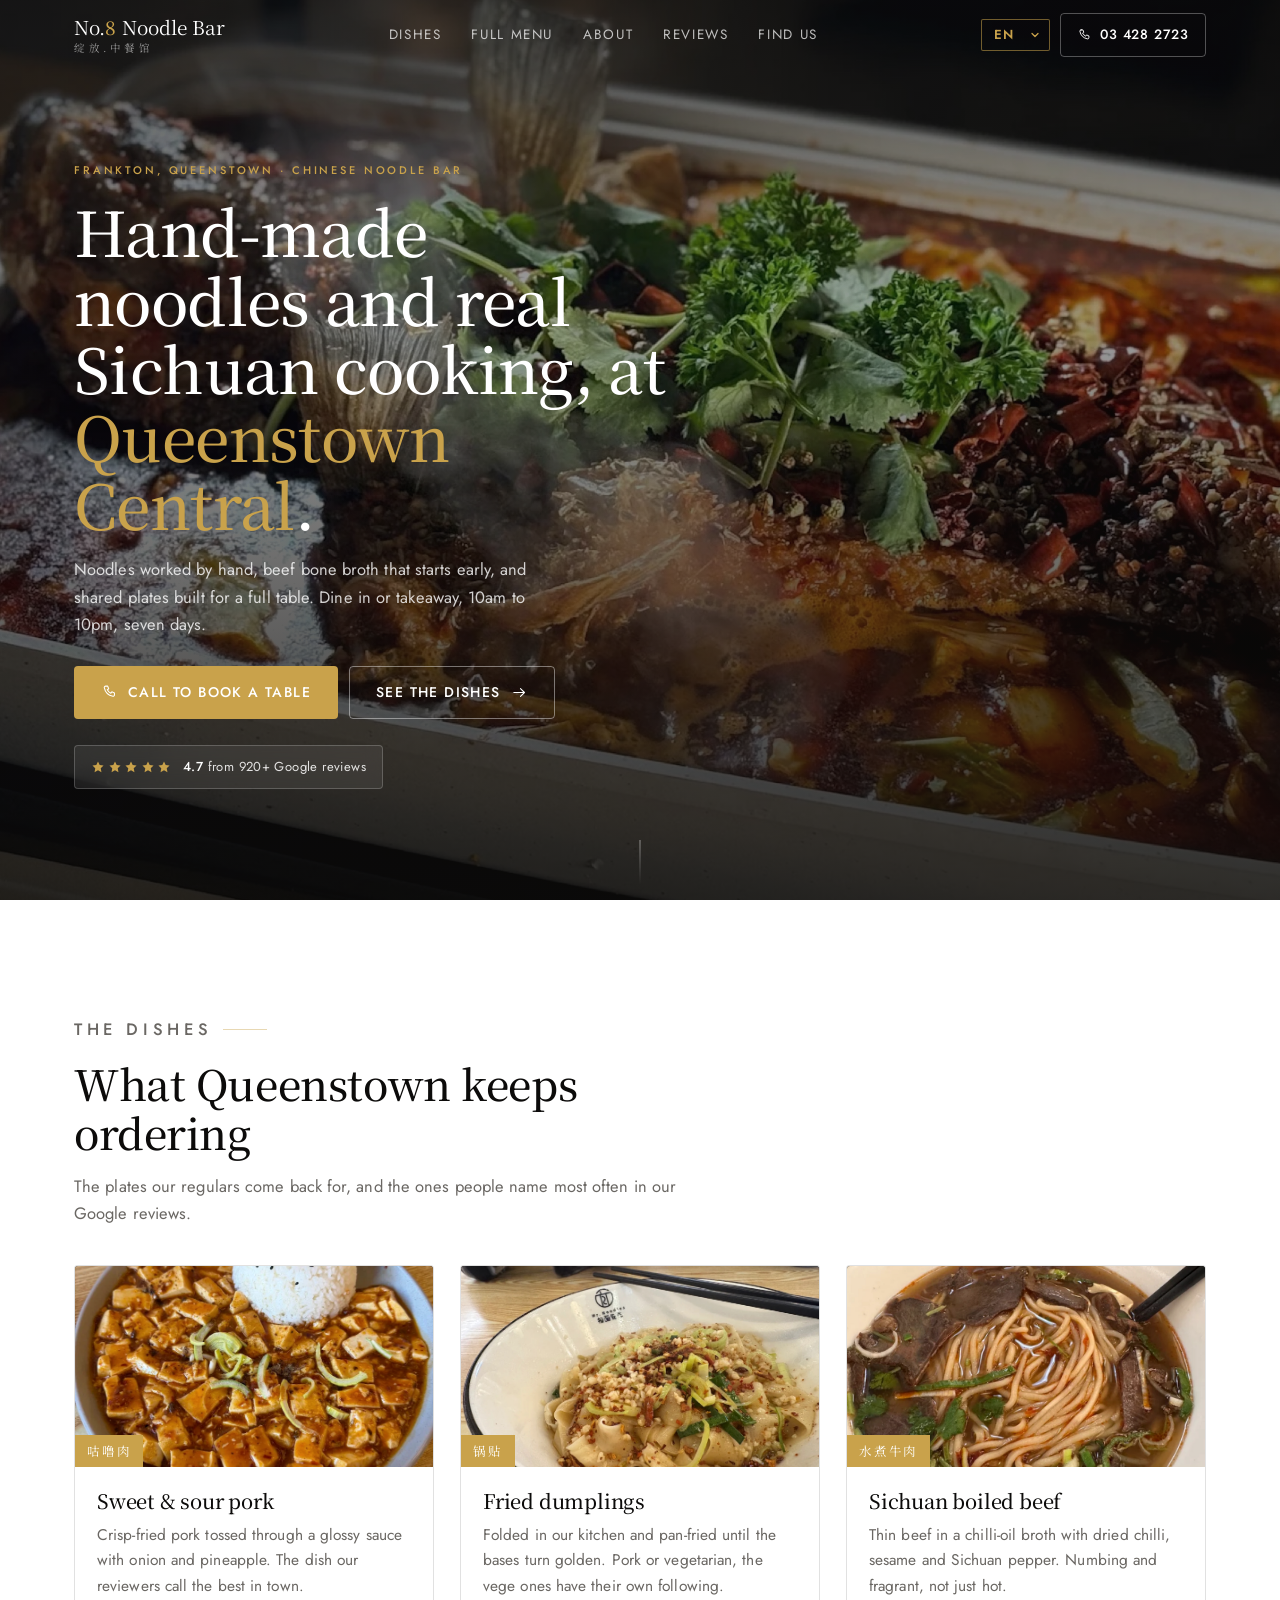
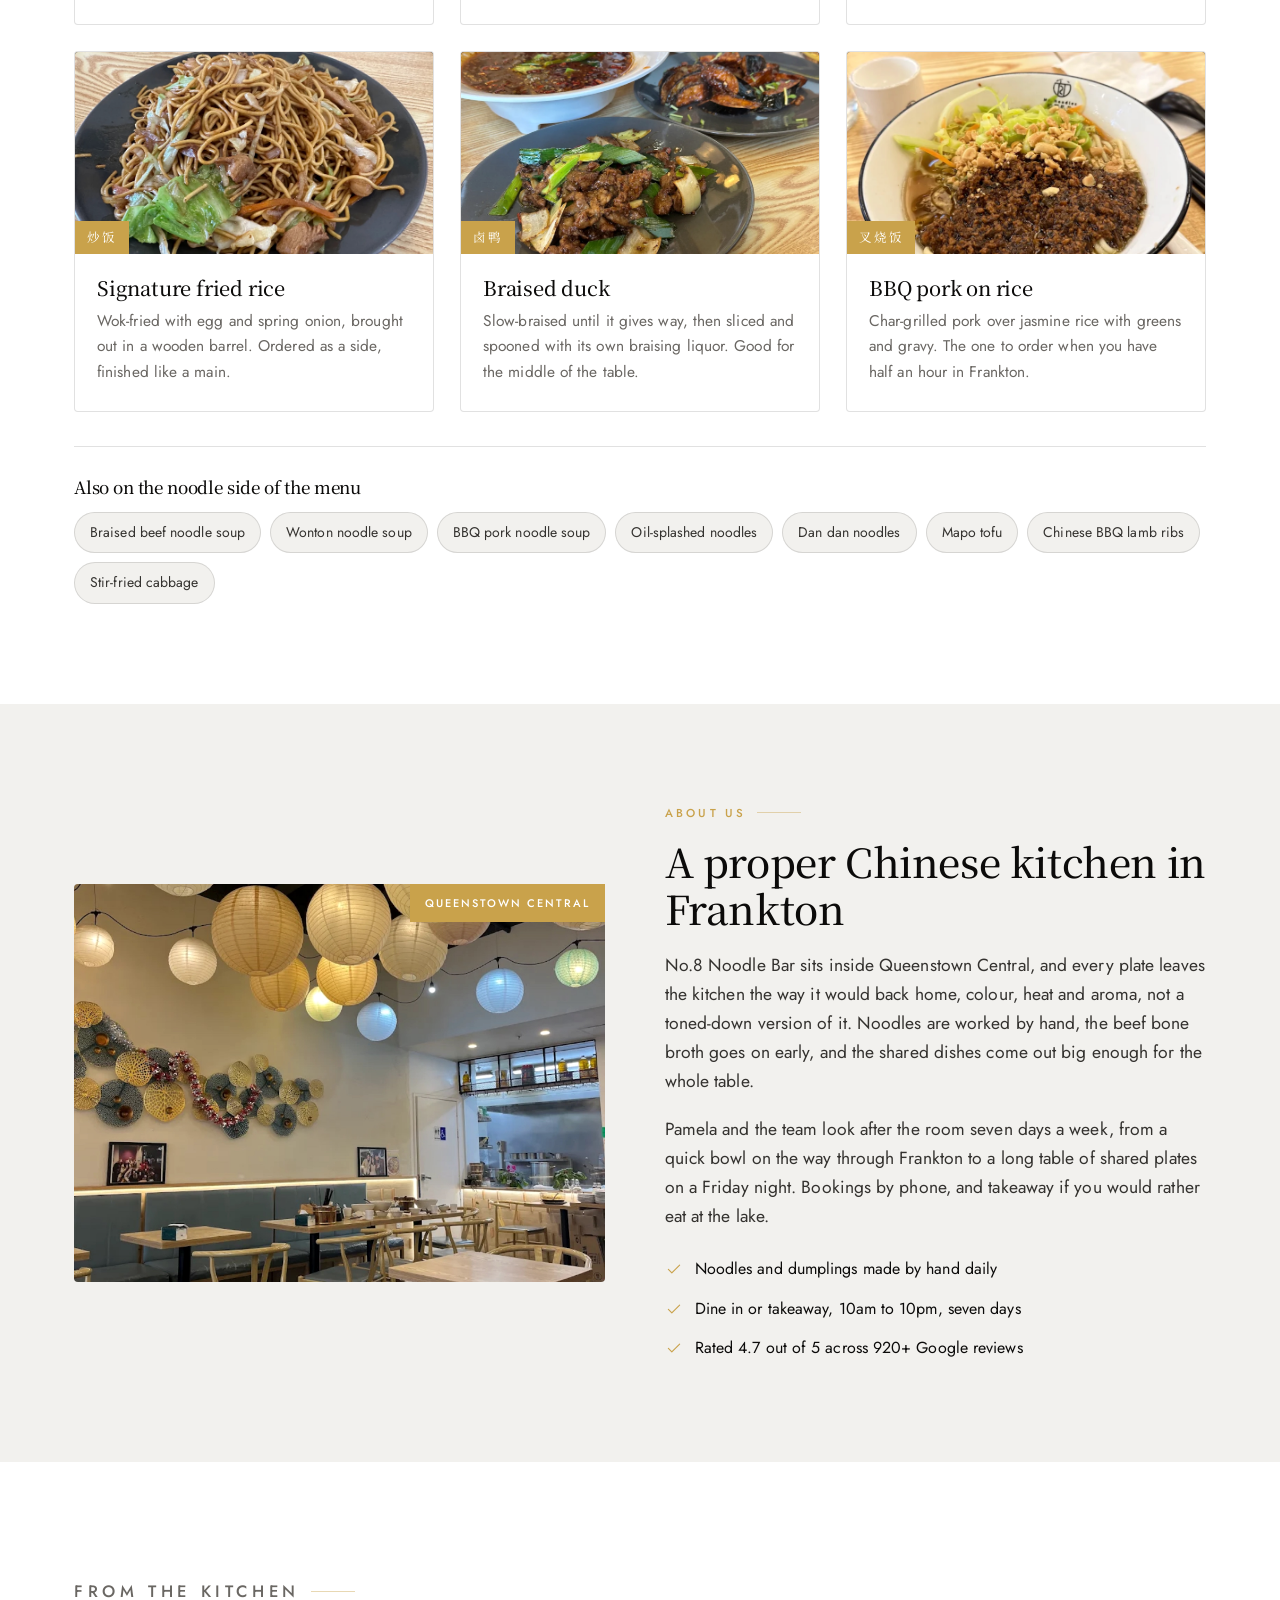
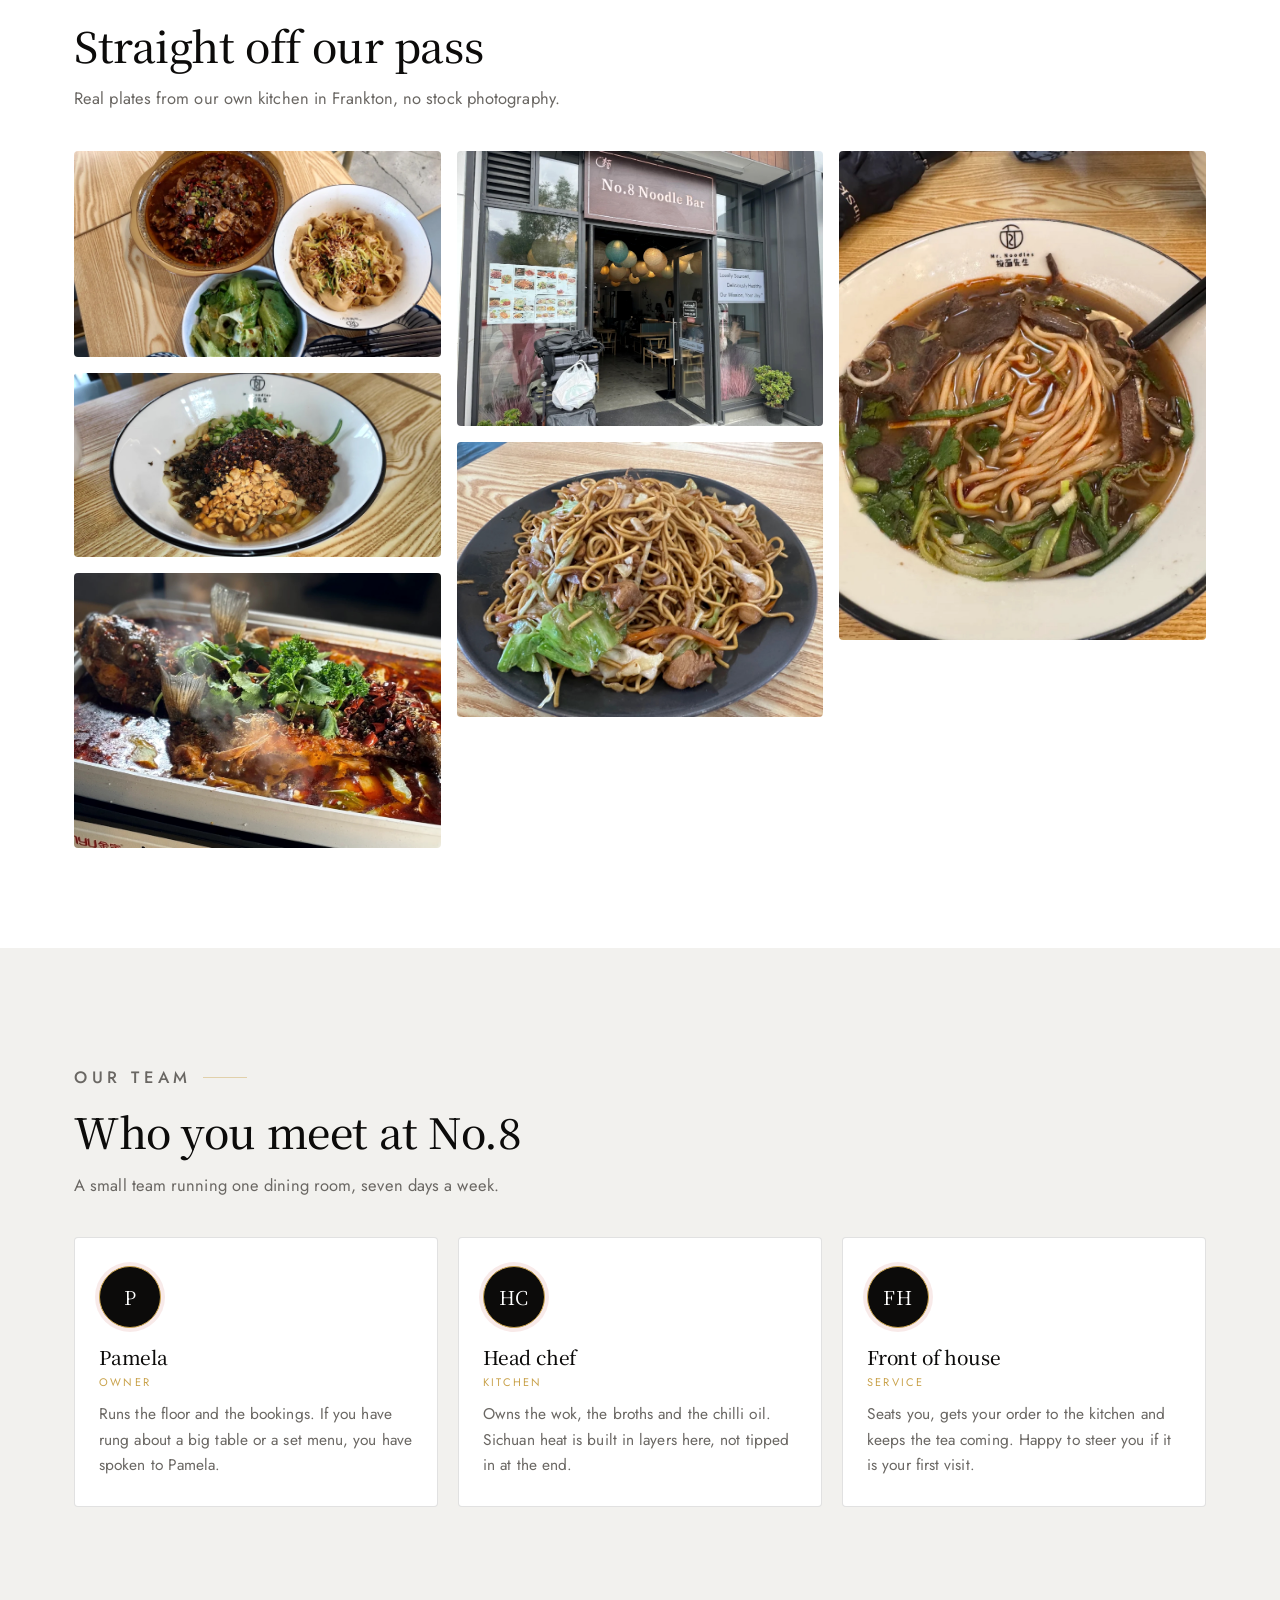
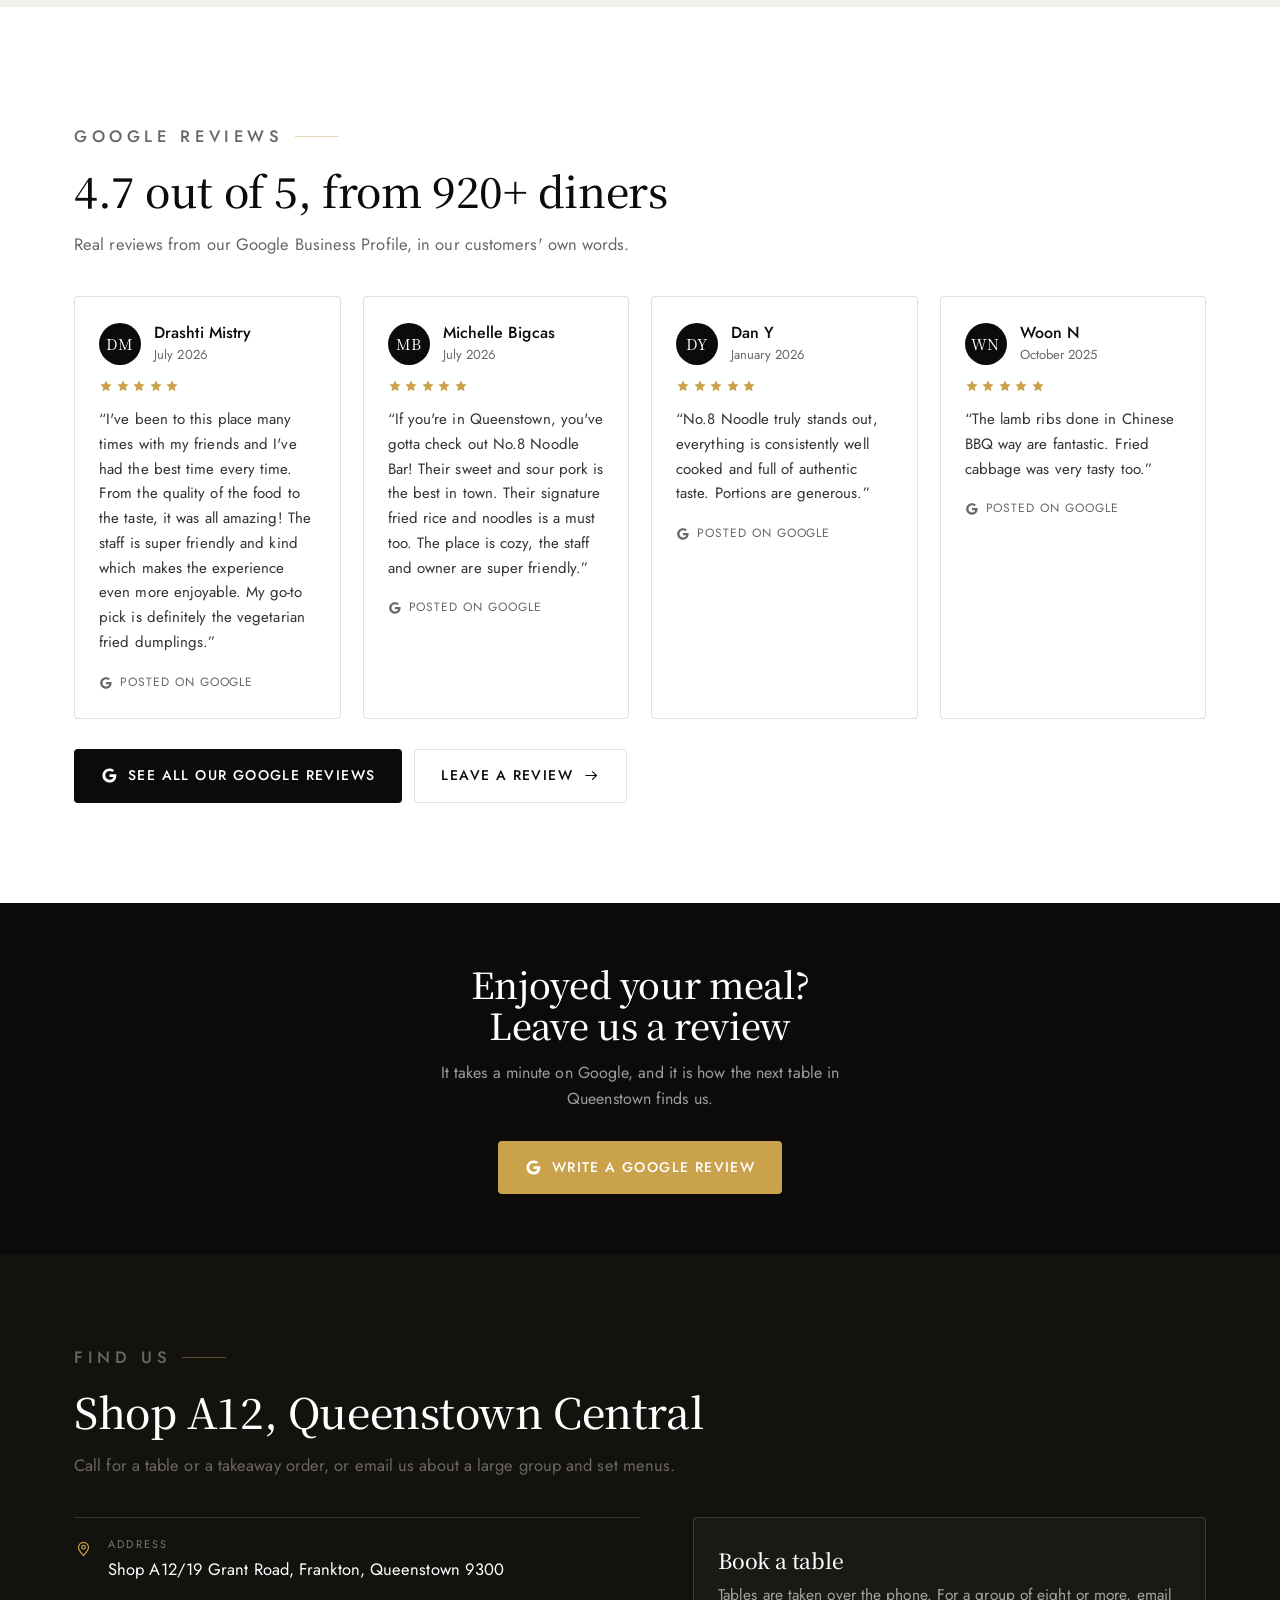
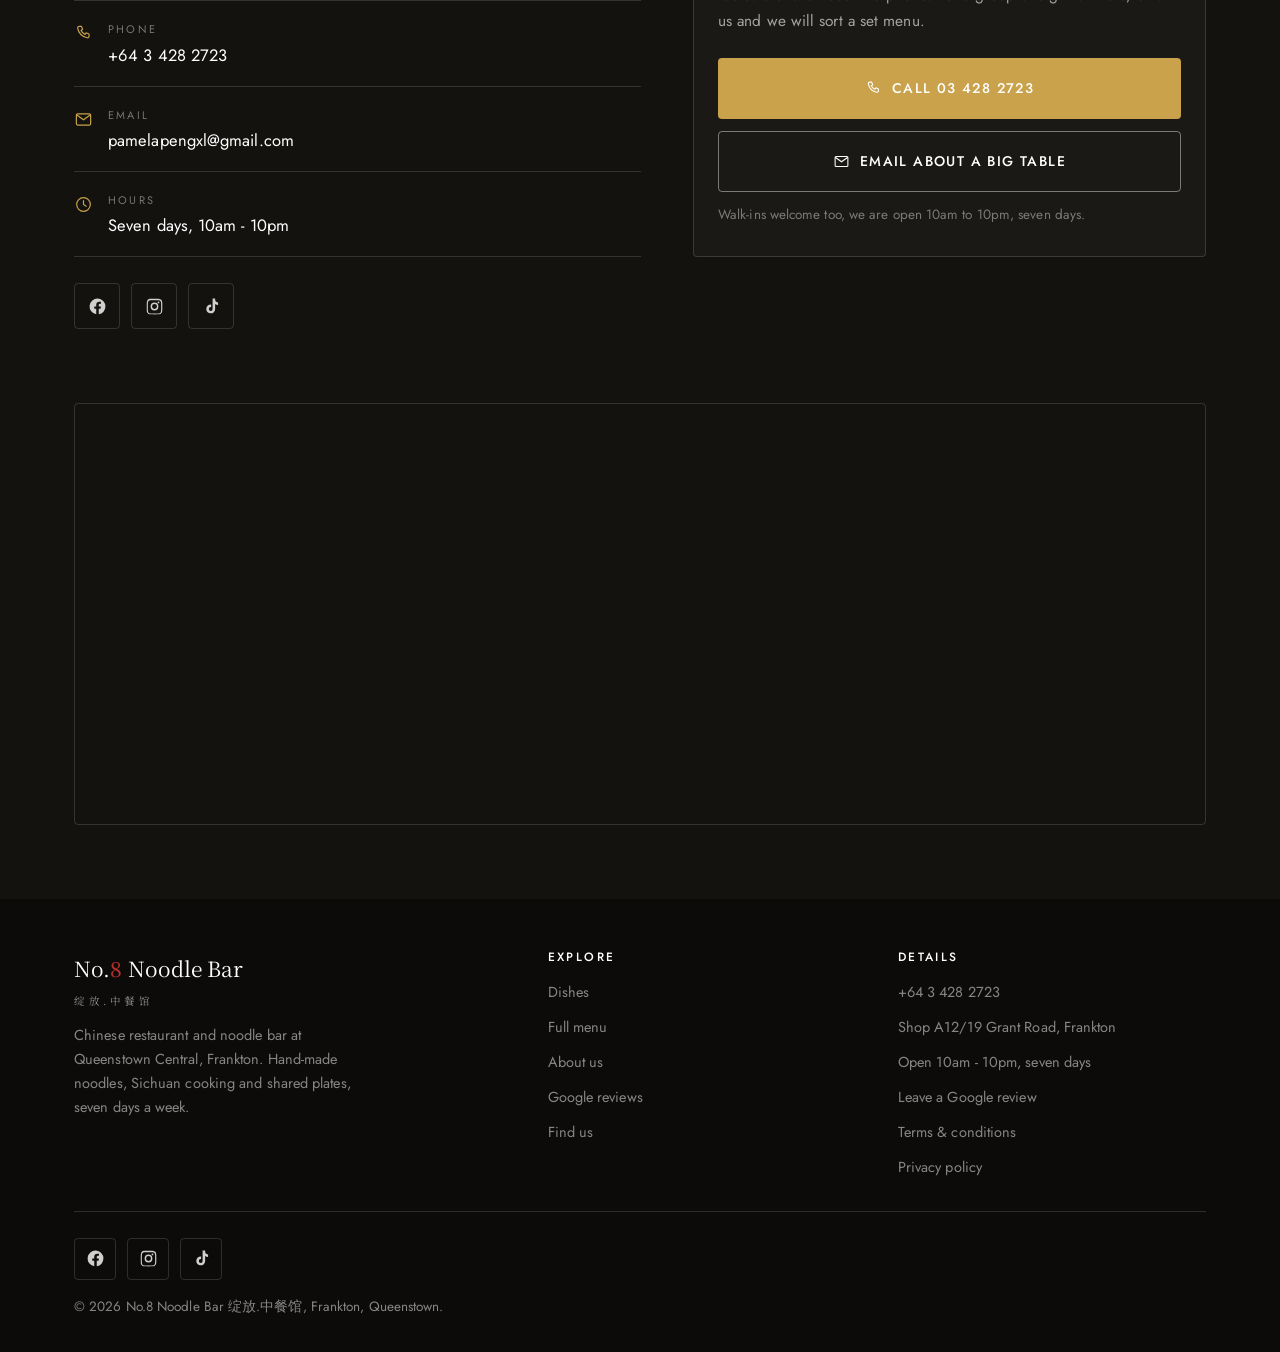
==== commit 7e849e32: "Update demo via Claude Code" ====
--- a/index.html
+++ b/index.html
@@ -11,7 +11,7 @@
 <meta property="og:type" content="restaurant">
 <meta property="og:title" content="No.8 Noodle Bar 绽放.中餐馆 | Chinese Restaurant &amp; Noodle Bar, Queenstown">
 <meta property="og:description" content="Hand-made noodles, Sichuan cooking and shared Chinese plates at Queenstown Central, Frankton. 4.7 from 920+ Google reviews.">
-<meta property="og:image" content="img/hero-boiled-fish.jpg">
+<meta property="og:image" content="img/r-beef-noodle.jpg">
 <meta name="twitter:card" content="summary_large_image">
 
 <link rel="icon" href="data:image/svg+xml,%3Csvg xmlns='http://www.w3.org/2000/svg' viewBox='0 0 64 64'%3E%3Crect width='64' height='64' fill='%230C0B0A'/%3E%3Ctext x='32' y='45' font-family='Georgia,serif' font-size='34' fill='%23B7302A' text-anchor='middle'%3E8%3C/text%3E%3C/svg%3E">
@@ -62,6 +62,10 @@
       <a href="#contact">Find us</a>
     </nav>
     <div class="nav__right">
+      <select class="lang" aria-label="Change language">
+        <option value="en">EN</option>
+        <option value="zh">中文</option>
+      </select>
       <a class="nav__call" href="tel:+6434282723">
         <svg><use href="#i-phone"/></svg>
         <span>03 428 2723</span>
@@ -88,13 +92,13 @@
 <section class="hero" id="top">
   <div class="hero__slides" aria-hidden="true">
     <div class="hero__slide on">
-      <img src="img/hero-boiled-fish.jpg" alt="Sichuan boiled fish in chilli oil at No.8 Noodle Bar" width="1600" height="900" fetchpriority="high" decoding="async">
+      <img src="img/r-beef-noodle.jpg" alt="Sichuan boiled fish in chilli oil at No.8 Noodle Bar" width="1600" height="900" fetchpriority="high" decoding="async">
     </div>
     <div class="hero__slide">
-      <img src="img/hero-grilled-fish.jpg" alt="Whole grilled fish on a hotplate with chilli and Sichuan pepper" width="1600" height="1200" loading="lazy" decoding="async">
+      <img src="img/r-grilled-fish.jpg" alt="Whole grilled fish on a hotplate with chilli and Sichuan pepper" width="1600" height="1200" loading="lazy" decoding="async">
     </div>
     <div class="hero__slide">
-      <img src="img/hero-chilli-chicken.jpg" alt="Chilli-fried chicken with dried chillies and spring onion" width="1600" height="900" loading="lazy" decoding="async">
+      <img src="img/r-storefront.jpg" alt="Chilli-fried chicken with dried chillies and spring onion" width="1600" height="900" loading="lazy" decoding="async">
     </div>
   </div>
   <div class="hero__veil"></div>
@@ -124,34 +128,6 @@
   <div class="hero__scroll" aria-hidden="true"><i></i></div>
 </section>
 
-<!-- trust strip -->
-<section class="trust">
-  <div class="shell">
-    <div class="trust__grid">
-      <div class="trust__item rv">
-        <svg><use href="#i-clock"/></svg>
-        <div>
-          <h3>Open 10am to 10pm</h3>
-          <p>Seven days, lunch straight through to late dinner.</p>
-        </div>
-      </div>
-      <div class="trust__item rv">
-        <svg><use href="#i-bowl"/></svg>
-        <div>
-          <h3>Noodles made by hand</h3>
-          <p>Pulled and cut in our kitchen, along with the dumplings.</p>
-        </div>
-      </div>
-      <div class="trust__item rv">
-        <svg><use href="#i-pin"/></svg>
-        <div>
-          <h3>Dine in or takeaway</h3>
-          <p>Shop A12/19 Grant Road, inside Queenstown Central.</p>
-        </div>
-      </div>
-    </div>
-  </div>
-</section>
 
 <!-- dishes -->
 <section class="band band--paper" id="menu">
@@ -159,13 +135,13 @@
     <div class="head rv">
       <p class="eyebrow">The dishes</p>
       <h2>What Queenstown keeps ordering</h2>
-      <p>The plates our regulars come back for — and the ones people name most often in our Google reviews.</p>
+      <p>The plates our regulars come back for, and the ones people name most often in our Google reviews.</p>
     </div>
 
     <div class="cards">
       <article class="card rv">
         <div class="card__img">
-          <img src="img/dish-sweet-sour-pork.jpg" alt="Sweet and sour pork with sesame seeds and onion" width="1600" height="900" loading="lazy" decoding="async">
+          <img src="img/r-mapo-tofu.jpg" alt="Sweet and sour pork with sesame seeds and onion" width="1600" height="900" loading="lazy" decoding="async">
           <span class="card__zh">咕噜肉</span>
         </div>
         <div class="card__body">
@@ -176,18 +152,18 @@
 
       <article class="card rv">
         <div class="card__img">
-          <img src="img/dish-fried-dumplings.jpg" alt="Pan-fried dumplings with golden bases on a white plate" width="1600" height="1200" loading="lazy" decoding="async">
+          <img src="img/r-wide-noodle.jpg" alt="Pan-fried dumplings with golden bases on a white plate" width="1600" height="1200" loading="lazy" decoding="async">
           <span class="card__zh">锅贴</span>
         </div>
         <div class="card__body">
           <h3>Fried dumplings</h3>
-          <p>Folded in our kitchen and pan-fried until the bases turn golden. Pork or vegetarian — the vege ones have their own following.</p>
+          <p>Folded in our kitchen and pan-fried until the bases turn golden. Pork or vegetarian, the vege ones have their own following.</p>
         </div>
       </article>
 
       <article class="card rv">
         <div class="card__img">
-          <img src="img/dish-boiled-beef.jpg" alt="Sichuan boiled beef in chilli oil broth with coriander" width="1600" height="1200" loading="lazy" decoding="async">
+          <img src="img/r-beef-noodle.jpg" alt="Sichuan boiled beef in chilli oil broth with coriander" width="1600" height="1200" loading="lazy" decoding="async">
           <span class="card__zh">水煮牛肉</span>
         </div>
         <div class="card__body">
@@ -198,7 +174,7 @@
 
       <article class="card rv">
         <div class="card__img">
-          <img src="img/dish-fried-rice.jpg" alt="Signature fried rice served in a wooden barrel" width="1600" height="900" loading="lazy" decoding="async">
+          <img src="img/r-chow-mein.jpg" alt="Signature fried rice served in a wooden barrel" width="1600" height="900" loading="lazy" decoding="async">
           <span class="card__zh">炒饭</span>
         </div>
         <div class="card__body">
@@ -209,7 +185,7 @@
 
       <article class="card rv">
         <div class="card__img">
-          <img src="img/dish-braised-duck.jpg" alt="Sliced braised duck served on a platter" width="1600" height="900" loading="lazy" decoding="async">
+          <img src="img/r-cumin-lamb.jpg" alt="Sliced braised duck served on a platter" width="1600" height="900" loading="lazy" decoding="async">
           <span class="card__zh">卤鸭</span>
         </div>
         <div class="card__body">
@@ -220,7 +196,7 @@
 
       <article class="card rv">
         <div class="card__img">
-          <img src="img/dish-bbq-pork-rice.jpg" alt="Char-grilled BBQ pork with jasmine rice and greens" width="1600" height="1200" loading="lazy" decoding="async">
+          <img src="img/r-zhajiang.jpg" alt="Char-grilled BBQ pork with jasmine rice and greens" width="1600" height="1200" loading="lazy" decoding="async">
           <span class="card__zh">叉烧饭</span>
         </div>
         <div class="card__body">
@@ -251,13 +227,13 @@
   <div class="shell">
     <div class="split">
       <div class="split__media rv">
-        <img src="img/about-dining-room.jpg" alt="A wok dish on the table in the No.8 Noodle Bar dining room" width="1600" height="900" loading="lazy" decoding="async">
+        <img src="img/r-dining-room.jpg" alt="A wok dish on the table in the No.8 Noodle Bar dining room" width="1600" height="900" loading="lazy" decoding="async">
         <span class="split__tag">Queenstown Central</span>
       </div>
       <div class="rv">
         <p class="eyebrow">About us</p>
         <h2>A proper Chinese kitchen in Frankton</h2>
-        <p>No.8 Noodle Bar sits inside Queenstown Central, and every plate leaves the kitchen the way it would back home — colour, heat and aroma, not a toned-down version of it. Noodles are worked by hand, the beef bone broth goes on early, and the shared dishes come out big enough for the whole table.</p>
+        <p>No.8 Noodle Bar sits inside Queenstown Central, and every plate leaves the kitchen the way it would back home, colour, heat and aroma, not a toned-down version of it. Noodles are worked by hand, the beef bone broth goes on early, and the shared dishes come out big enough for the whole table.</p>
         <p>Pamela and the team look after the room seven days a week, from a quick bowl on the way through Frankton to a long table of shared plates on a Friday night. Bookings by phone, and takeaway if you would rather eat at the lake.</p>
         <ul class="checks">
           <li><svg><use href="#i-check"/></svg> Noodles and dumplings made by hand daily</li>
@@ -275,15 +251,15 @@
     <div class="head rv">
       <p class="eyebrow">From the kitchen</p>
       <h2>Straight off our pass</h2>
-      <p>Real plates from our own kitchen in Frankton — no stock photography.</p>
+      <p>Real plates from our own kitchen in Frankton, no stock photography.</p>
     </div>
     <div class="masonry rv">
-      <figure><img src="img/gallery-kung-pao.jpg" alt="Diced chicken with peanuts, dried chilli and spring onion" width="1600" height="900" loading="lazy" decoding="async"></figure>
-      <figure><img src="img/gallery-beef-onion.jpg" alt="Sliced beef with onion in a rich brown sauce" width="1600" height="900" loading="lazy" decoding="async"></figure>
-      <figure><img src="img/hero-grilled-fish.jpg" alt="Whole grilled fish on a hotplate with chilli and Sichuan pepper" width="1600" height="1200" loading="lazy" decoding="async"></figure>
-      <figure><img src="img/hero-chilli-chicken.jpg" alt="Chilli-fried chicken with dried chillies and leek" width="1600" height="900" loading="lazy" decoding="async"></figure>
-      <figure><img src="img/dish-fried-rice.jpg" alt="Fried rice served in a wooden barrel" width="1600" height="900" loading="lazy" decoding="async"></figure>
-      <figure><img src="img/hero-boiled-fish.jpg" alt="Sichuan boiled fish under dried chillies in chilli oil" width="1600" height="900" loading="lazy" decoding="async"></figure>
+      <figure><img src="img/r-spread.jpg" alt="Diced chicken with peanuts, dried chilli and spring onion" width="1600" height="900" loading="lazy" decoding="async"></figure>
+      <figure><img src="img/r-mince-noodle.jpg" alt="Sliced beef with onion in a rich brown sauce" width="1600" height="900" loading="lazy" decoding="async"></figure>
+      <figure><img src="img/r-grilled-fish.jpg" alt="Whole grilled fish on a hotplate with chilli and Sichuan pepper" width="1600" height="1200" loading="lazy" decoding="async"></figure>
+      <figure><img src="img/r-storefront.jpg" alt="Chilli-fried chicken with dried chillies and leek" width="1600" height="900" loading="lazy" decoding="async"></figure>
+      <figure><img src="img/r-chow-mein.jpg" alt="Fried rice served in a wooden barrel" width="1600" height="900" loading="lazy" decoding="async"></figure>
+      <figure><img src="img/r-beef-noodle.jpg" alt="Sichuan boiled fish under dried chillies in chilli oil" width="1600" height="900" loading="lazy" decoding="async"></figure>
     </div>
   </div>
 </section>
@@ -370,7 +346,7 @@
         <div class="stars" aria-label="5 out of 5 stars">
           <svg><use href="#i-star"/></svg><svg><use href="#i-star"/></svg><svg><use href="#i-star"/></svg><svg><use href="#i-star"/></svg><svg><use href="#i-star"/></svg>
         </div>
-        <p>“No.8 Noodle truly stands out — everything is consistently well cooked and full of authentic taste. Portions are generous.”</p>
+        <p>“No.8 Noodle truly stands out, everything is consistently well cooked and full of authentic taste. Portions are generous.”</p>
         <div class="review__src"><svg><use href="#i-google"/></svg> Posted on Google</div>
       </article>
 
@@ -449,7 +425,7 @@
             <svg><use href="#i-clock"/></svg>
             <div>
               <span class="lbl">Hours</span>
-              <span class="val">Seven days, 10am – 10pm</span>
+              <span class="val">Seven days, 10am - 10pm</span>
             </div>
           </li>
         </ul>
@@ -475,7 +451,7 @@
            data-body="Hi%20Pamela%2C%0A%0AI%27d%20like%20to%20book%20a%20table%20at%20No.8%20Noodle%20Bar.%0A%0ADate%3A%0ATime%3A%0ANumber%20of%20people%3A%0AName%3A%0APhone%3A%0A%0AThanks%2C">
           <svg><use href="#i-mail"/></svg> Email about a big table
         </a>
-        <p class="note">Walk-ins welcome too — we are open 10am to 10pm, seven days.</p>
+        <p class="note">Walk-ins welcome too, we are open 10am to 10pm, seven days.</p>
       </div>
     </div>
   </div>
@@ -517,7 +493,7 @@
         <ul>
           <li><a href="tel:+6434282723">+64 3 428 2723</a></li>
           <li>Shop A12/19 Grant Road, Frankton</li>
-          <li>Open 10am – 10pm, seven days</li>
+          <li>Open 10am - 10pm, seven days</li>
           <li><a href="https://www.google.com/maps/place//data=!4m3!3m2!1s0xa9d51f49c8513967:0xd2d60a032283639!12e1" target="_blank" rel="noopener">Leave a Google review</a></li>
           <li><a href="terms.html">Terms &amp; conditions</a></li>
           <li><a href="privacy.html">Privacy policy</a></li>
--- a/styles.css
+++ b/styles.css
@@ -8,15 +8,16 @@
   --ink:      #0C0B0A;
   --ink-2:    #14120F;
   --ink-3:    #1E1B16;
-  --bone:     #F4F0E9;
+  --bone:     #F2F1EE;
   --paper:    #FFFFFF;
-  --body:     #3A3631;
-  --muted:    #6E6862;
+  --body:     #34322F;
+  --muted:    #6A6763;
   --line:     rgba(12,11,10,.12);
   --line-dk:  rgba(255,255,255,.14);
-  --accent:   #B7302A;
-  --accent-d: #8F231E;
+  --accent:   #C9A24B;
+  --accent-d: #A8842F;
   --gold:     #C9A24B;
+  --gold-lt:  #E0C57E;
 
   --r:        4px;
   --shell:    1200px;
@@ -800,3 +801,18 @@
   .hero__slide:first-child{ opacity:1; }
   #intro{ display:none; }
 }
+
+/* Language switch (added) */
+.lang{
+  appearance:none; -webkit-appearance:none;
+  background:transparent; color:var(--gold);
+  border:1px solid rgba(201,162,75,.55); border-radius:2px;
+  font:inherit; font-size:.82rem; font-weight:600; letter-spacing:.08em;
+  padding:8px 26px 8px 12px; cursor:pointer; line-height:1;
+  transition:background .25s, border-color .25s, color .25s;
+  background-image:url("data:image/svg+xml,%3Csvg xmlns='http://www.w3.org/2000/svg' viewBox='0 0 24 24' fill='none' stroke='%23C9A24B' stroke-width='2.5' stroke-linecap='round' stroke-linejoin='round'%3E%3Cpath d='m6 9 6 6 6-6'/%3E%3C/svg%3E");
+  background-repeat:no-repeat; background-position:right 8px center; background-size:12px;
+}
+.lang:hover{ background-color:rgba(201,162,75,.14); border-color:var(--gold); }
+.lang option{ color:#141210; background:#fff; }
+@media (max-width:760px){ .lang{ display:none; } }
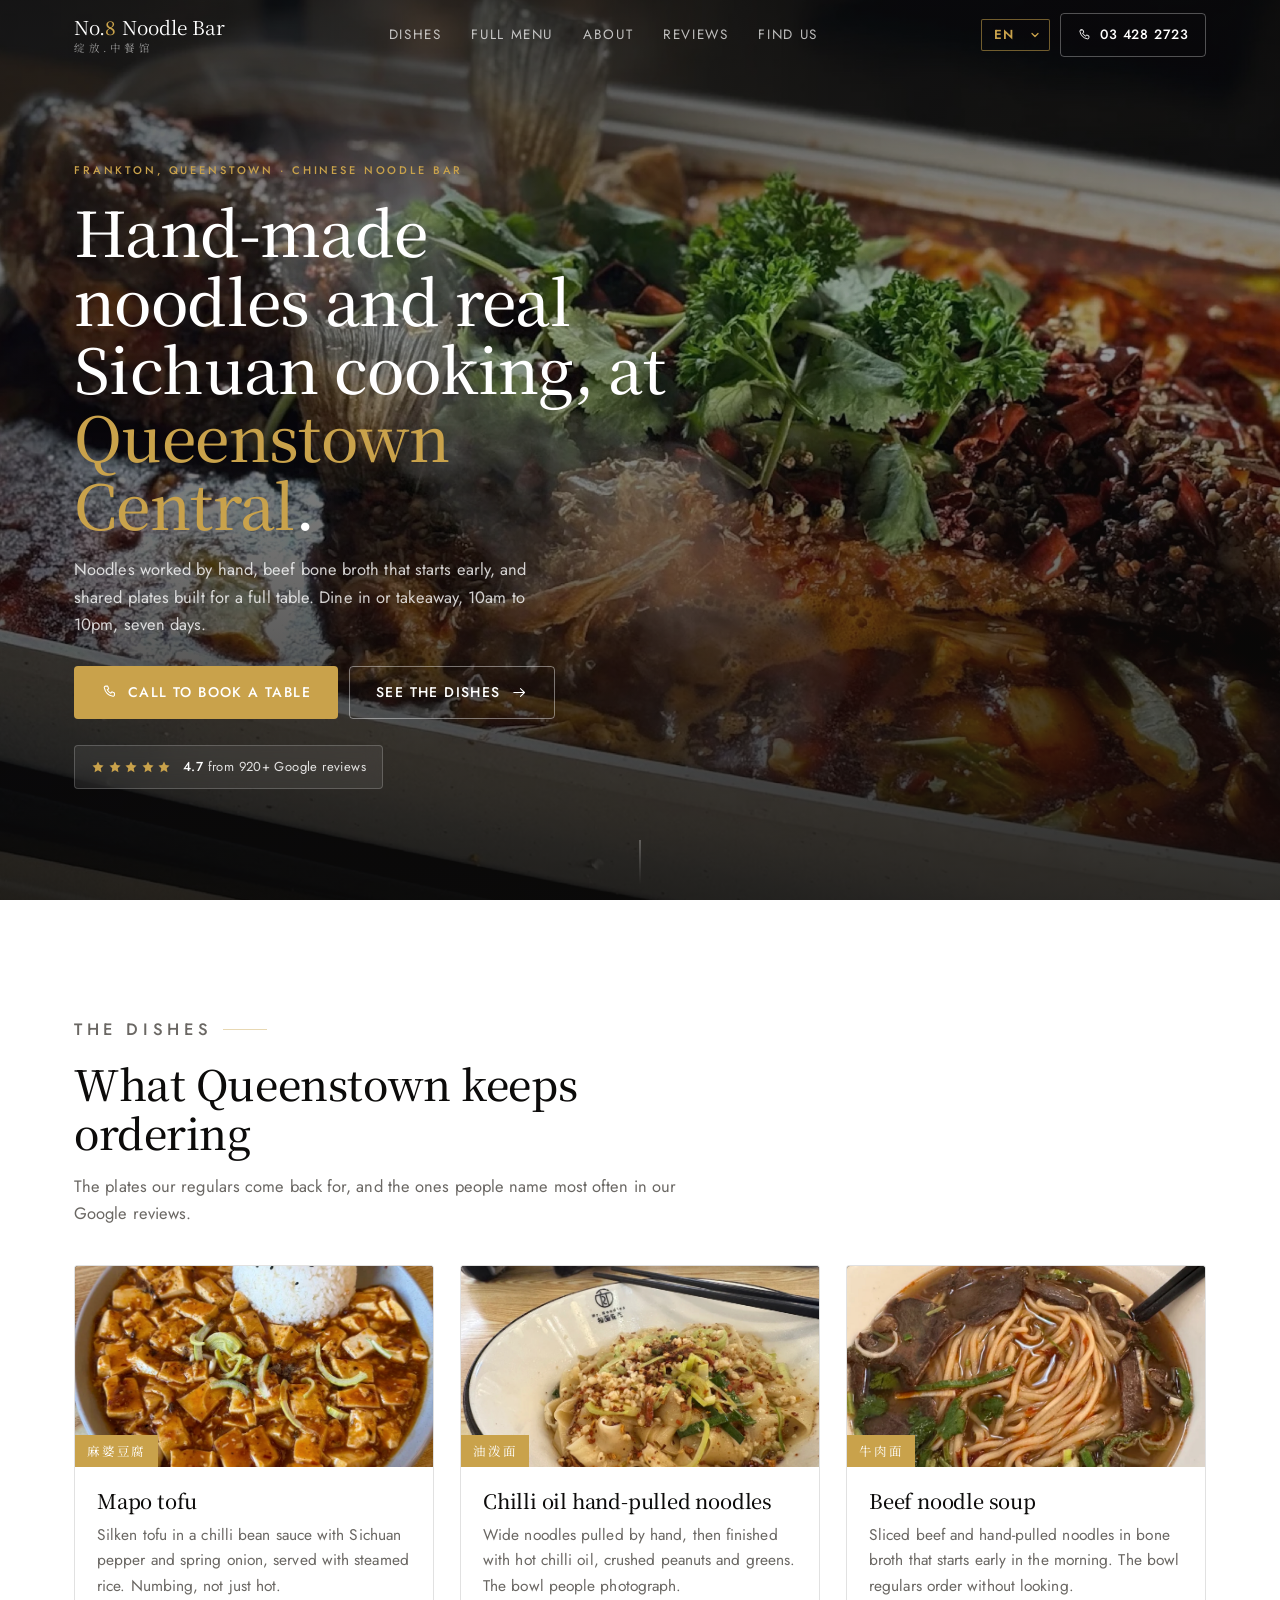
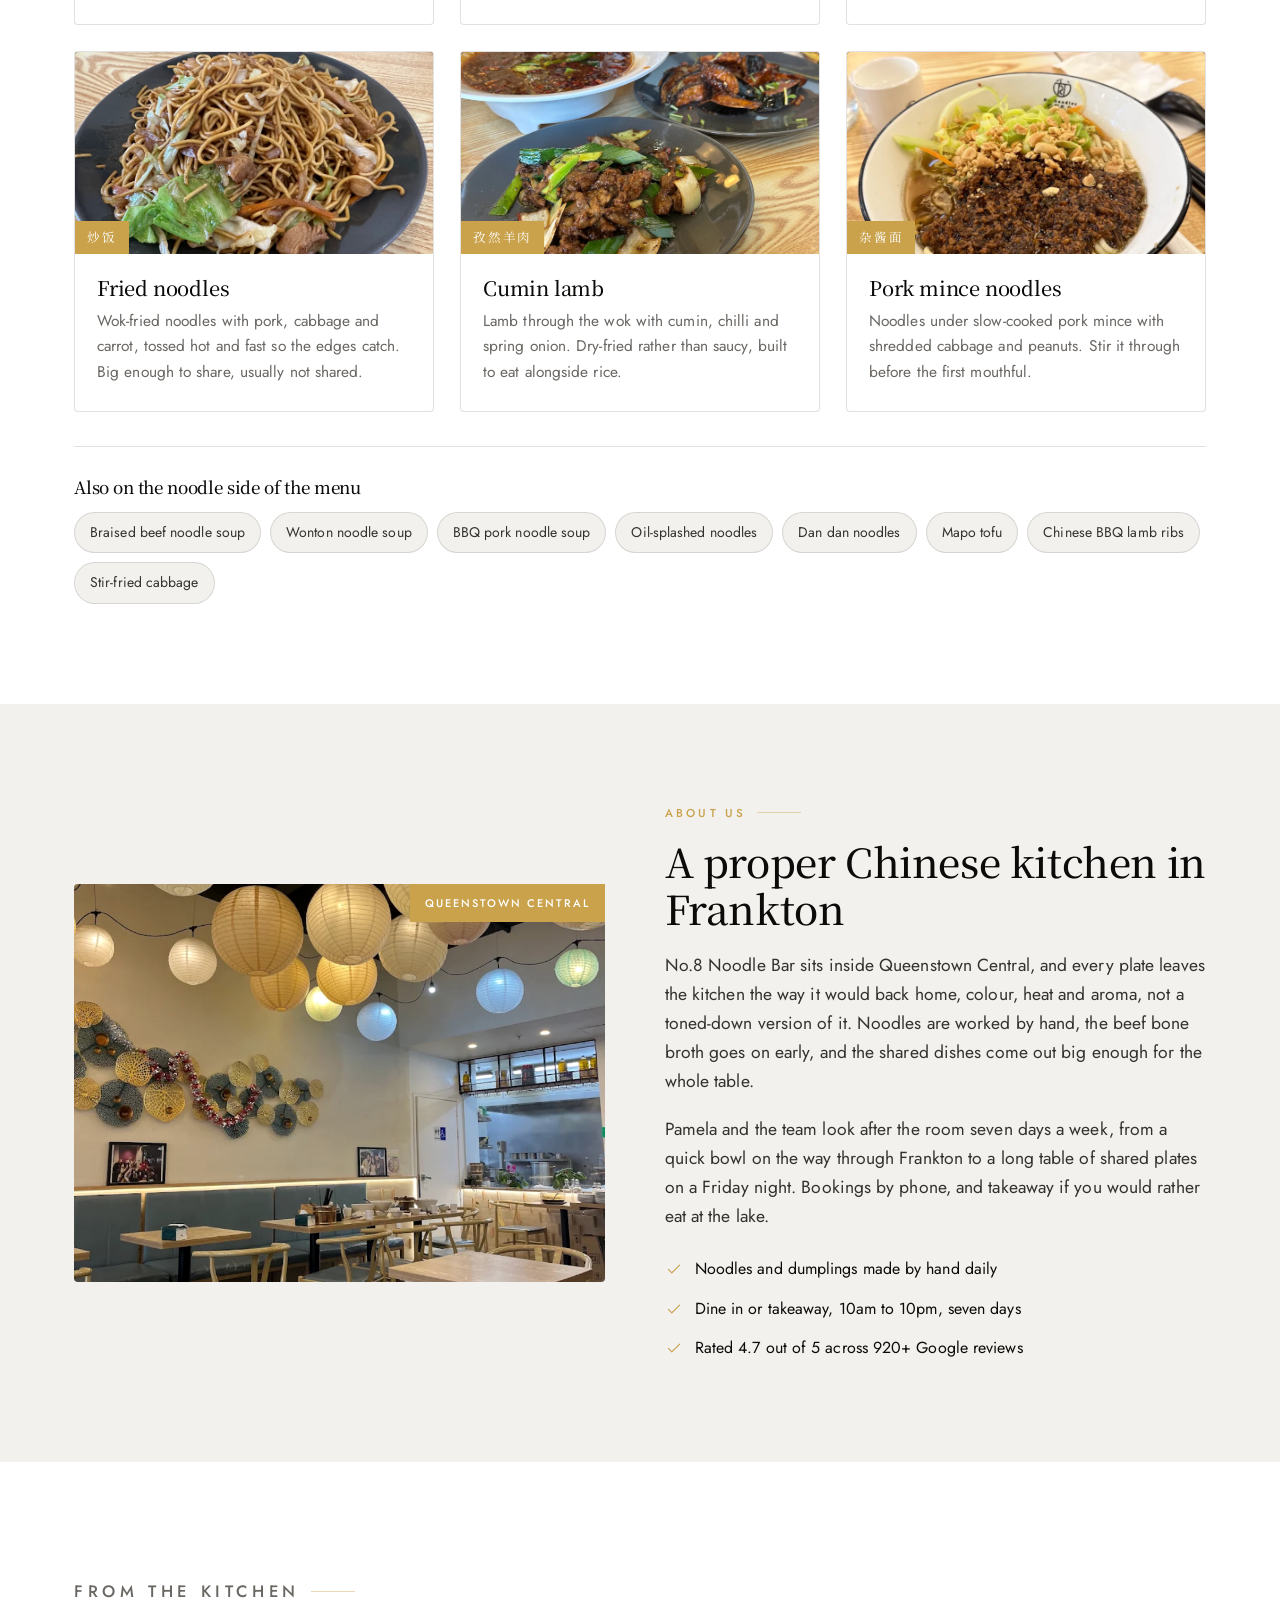
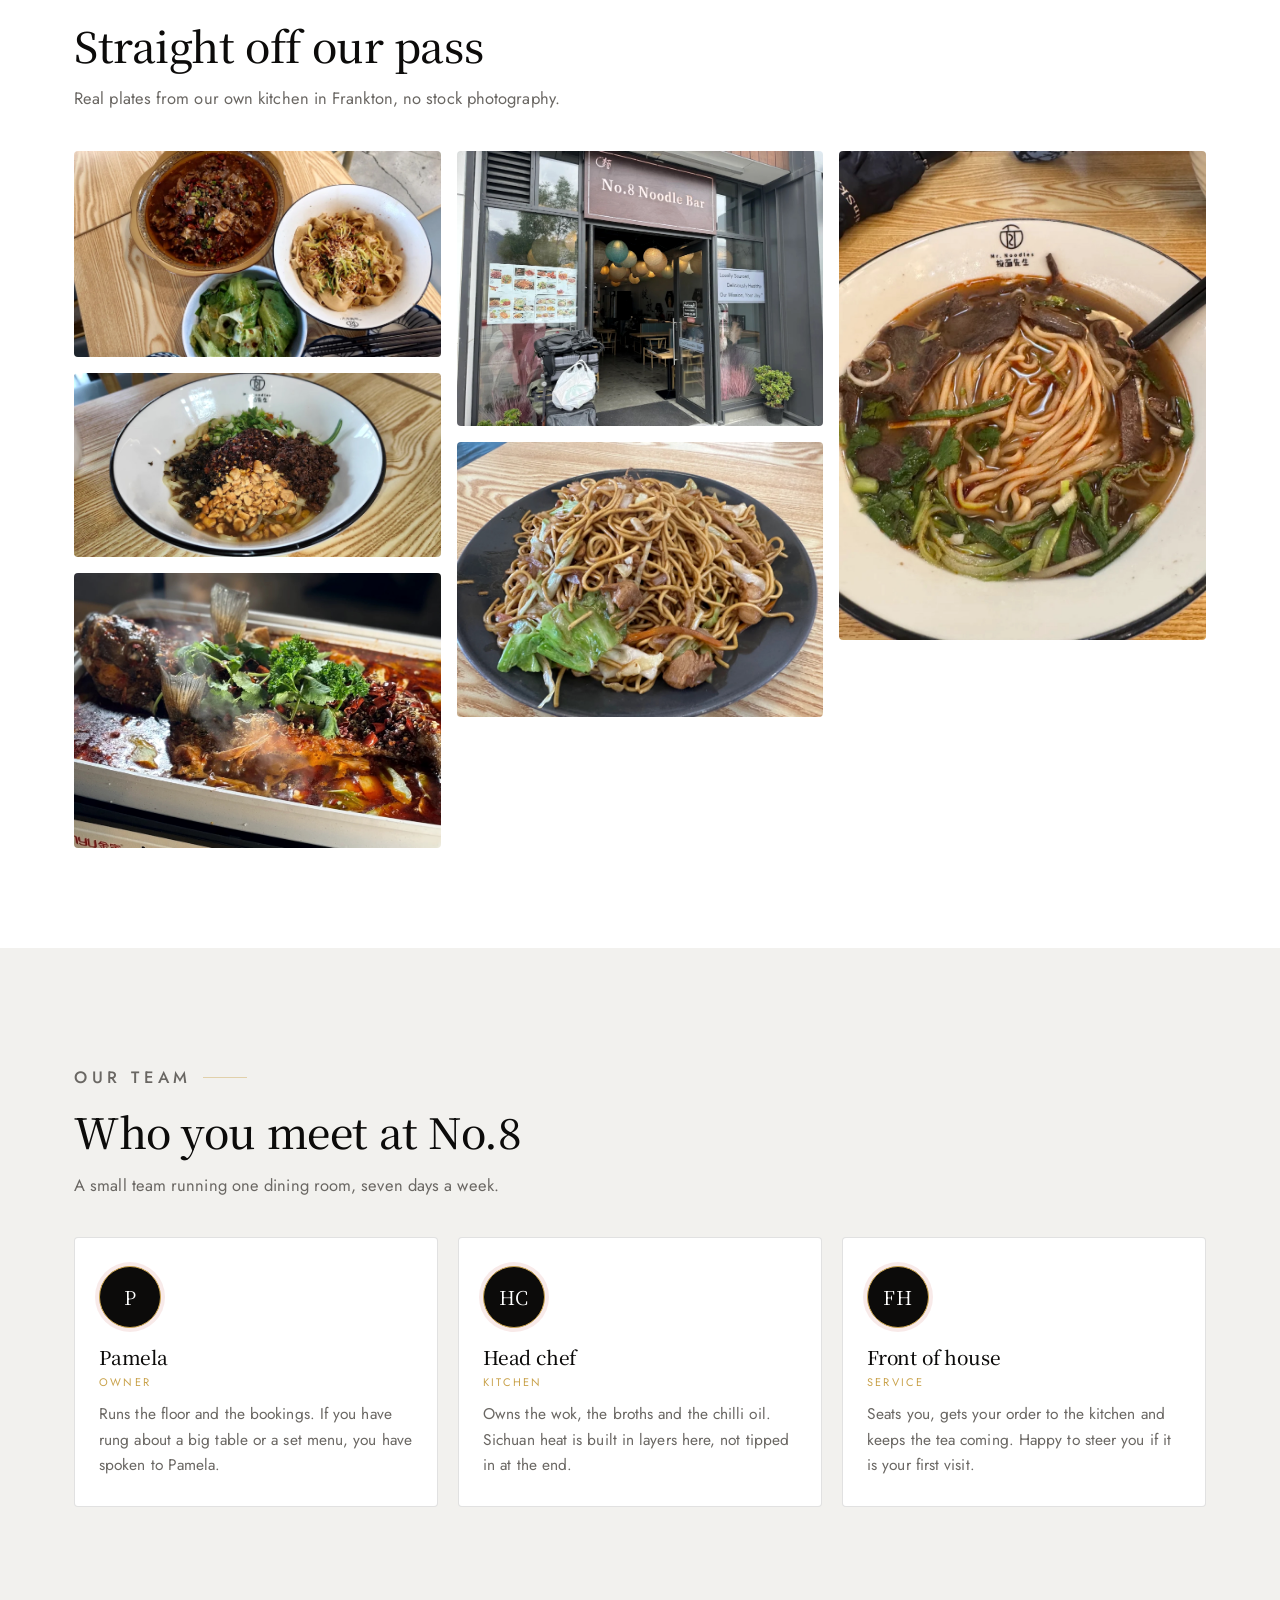
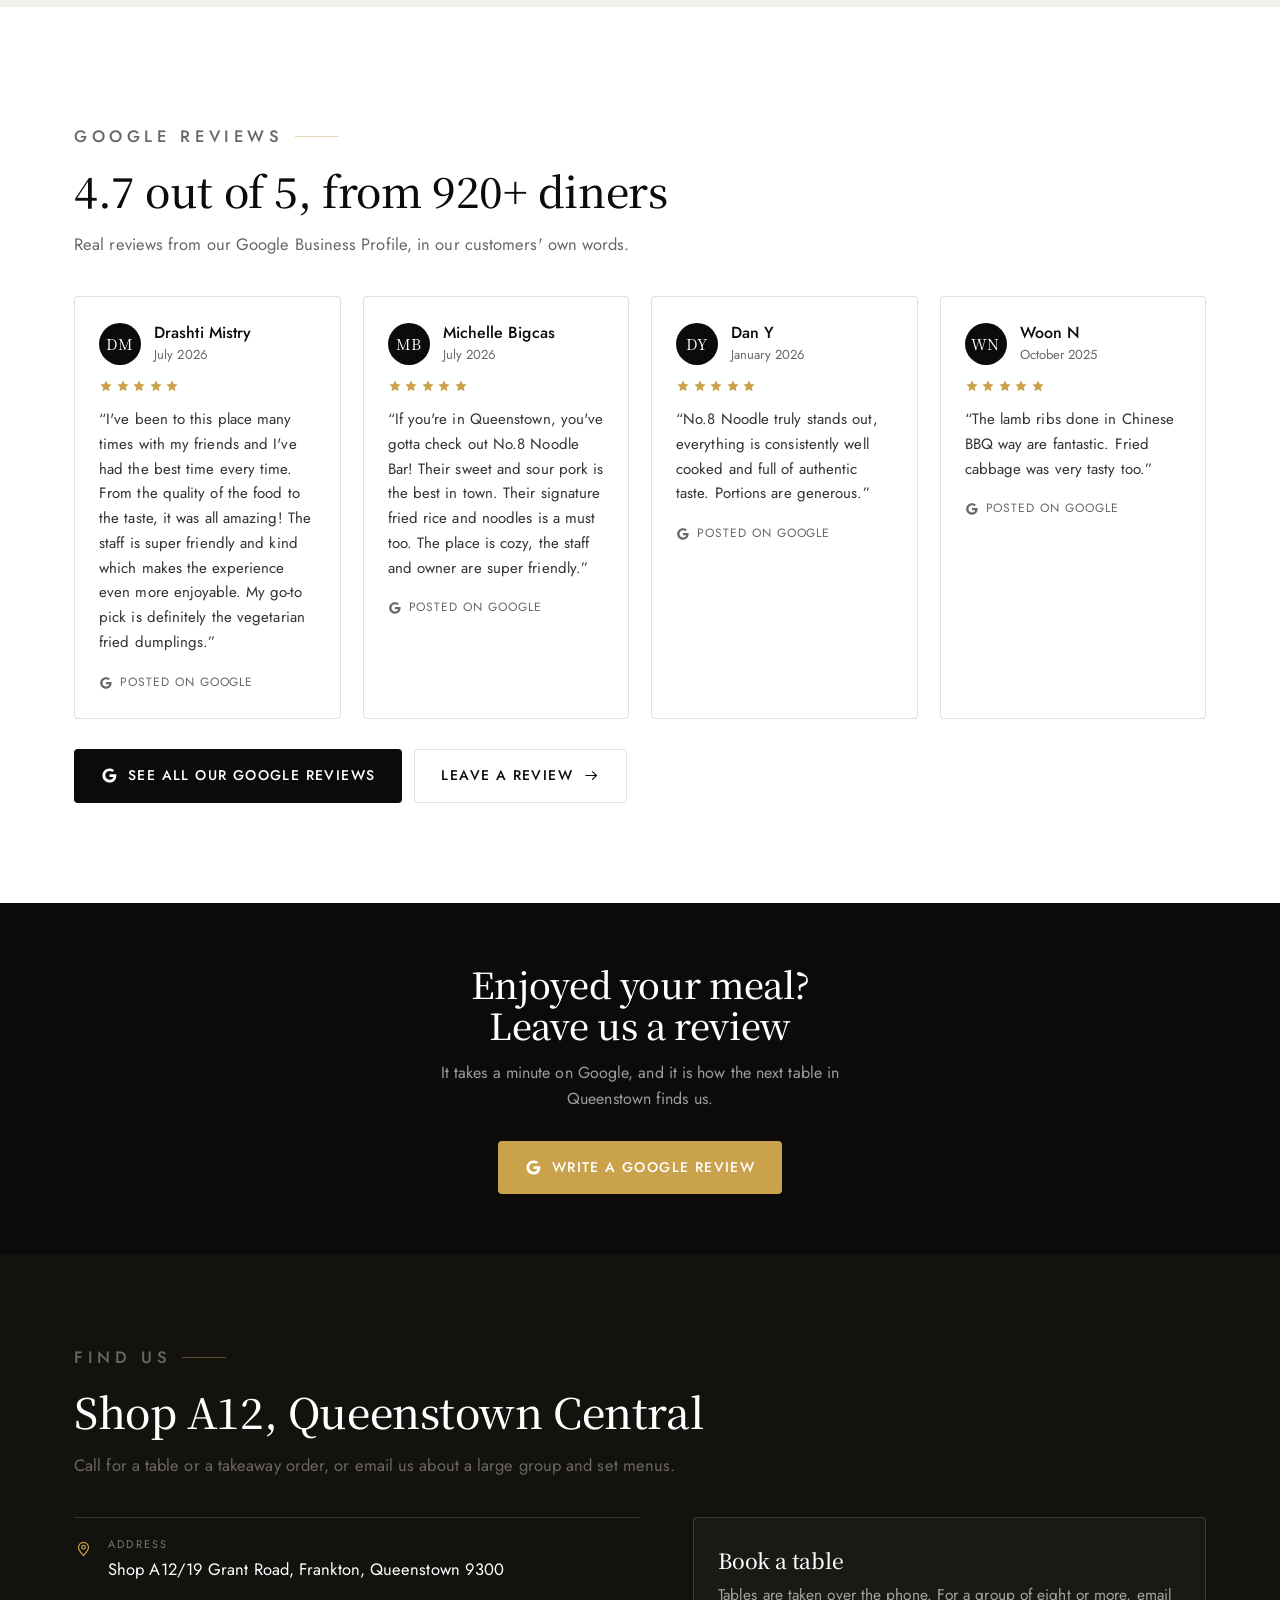
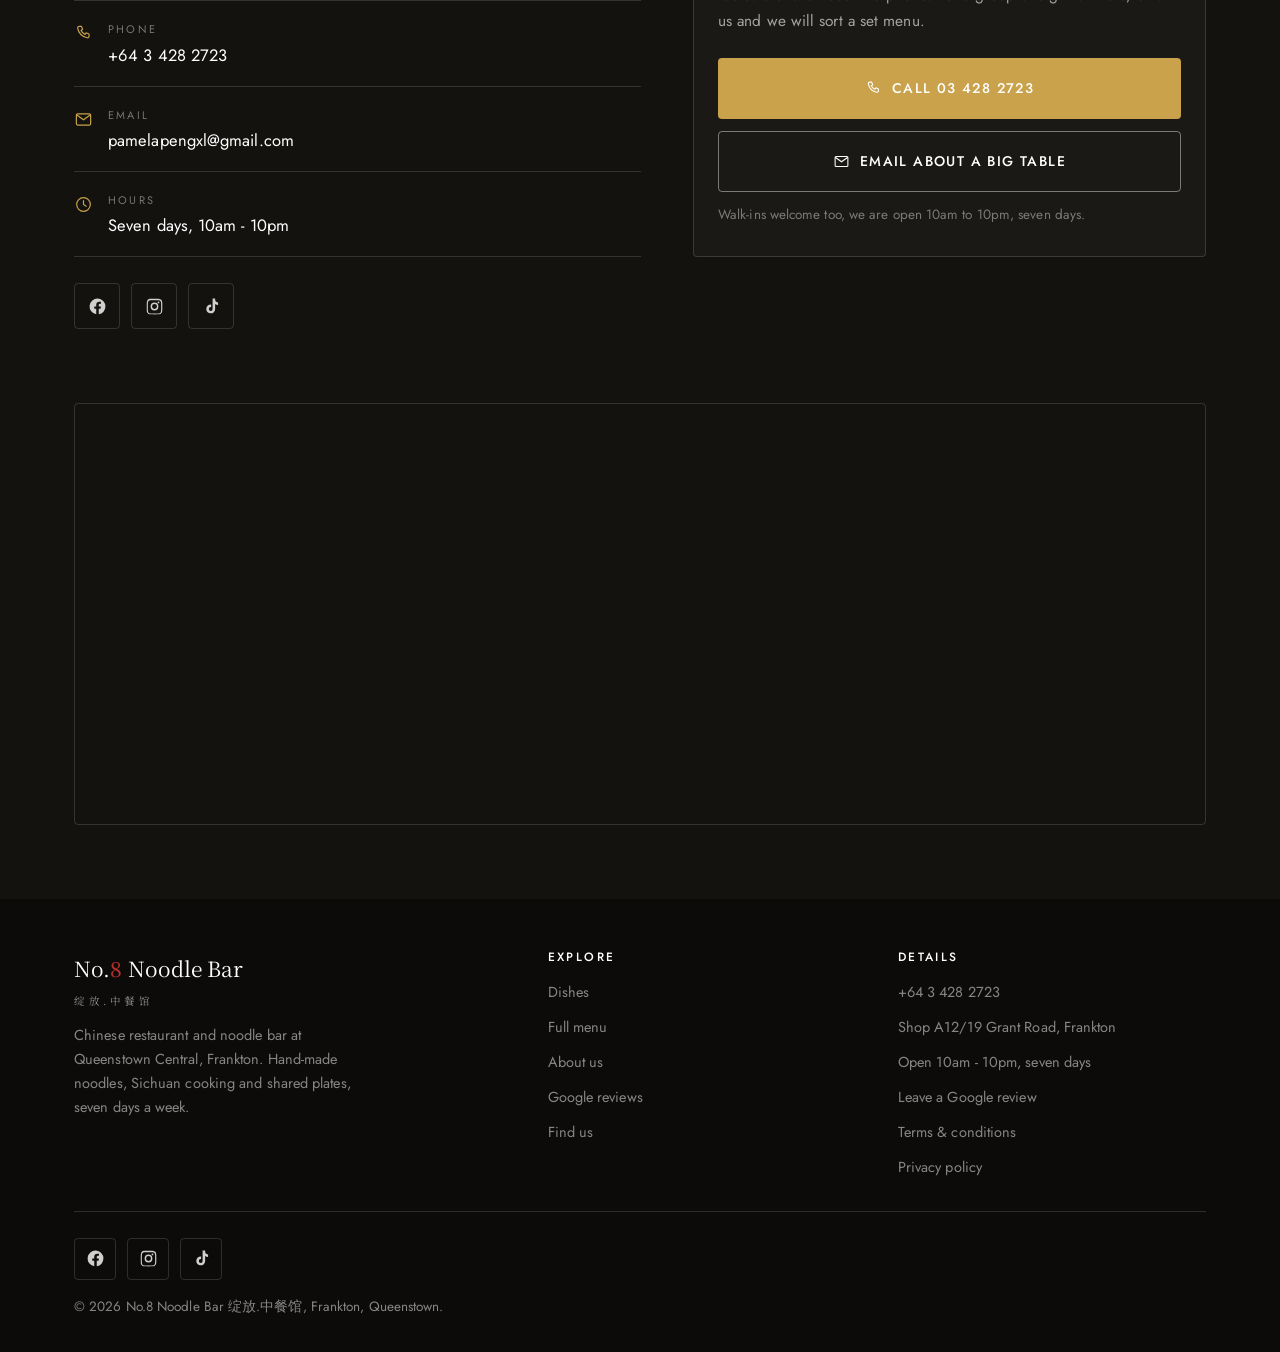
==== commit 128fdd77: "Update demo via Claude Code" ====
--- a/index.html
+++ b/index.html
@@ -55,11 +55,11 @@
       <span class="brand__zh">绽放.中餐馆</span>
     </a>
     <nav class="nav__links" aria-label="Main">
-      <a href="#menu">Dishes</a>
-      <a href="menu.html">Full menu</a>
-      <a href="#about">About</a>
-      <a href="#reviews">Reviews</a>
-      <a href="#contact">Find us</a>
+      <a href="#menu" data-i18n="nav.dishes">Dishes</a>
+      <a href="menu.html" data-i18n="nav.menu">Full menu</a>
+      <a href="#about" data-i18n="nav.about">About</a>
+      <a href="#reviews" data-i18n="nav.reviews">Reviews</a>
+      <a href="#contact" data-i18n="nav.find">Find us</a>
     </nav>
     <div class="nav__right">
       <select class="lang" aria-label="Change language">
@@ -92,13 +92,13 @@
 <section class="hero" id="top">
   <div class="hero__slides" aria-hidden="true">
     <div class="hero__slide on">
-      <img src="img/r-beef-noodle.jpg" alt="Sichuan boiled fish in chilli oil at No.8 Noodle Bar" width="1600" height="900" fetchpriority="high" decoding="async">
+      <img src="img/r-beef-noodle.jpg" alt="Beef noodle soup in a No.8 branded bowl" width="1600" height="900" fetchpriority="high" decoding="async">
     </div>
     <div class="hero__slide">
-      <img src="img/r-grilled-fish.jpg" alt="Whole grilled fish on a hotplate with chilli and Sichuan pepper" width="1600" height="1200" loading="lazy" decoding="async">
+      <img src="img/r-grilled-fish.jpg" alt="Whole grilled fish on a hotplate under chilli and Sichuan pepper" width="1600" height="1200" loading="lazy" decoding="async">
     </div>
     <div class="hero__slide">
-      <img src="img/r-storefront.jpg" alt="Chilli-fried chicken with dried chillies and spring onion" width="1600" height="900" loading="lazy" decoding="async">
+      <img src="img/r-storefront.jpg" alt="The No.8 Noodle Bar shopfront in Queenstown Central" width="1600" height="900" loading="lazy" decoding="async">
     </div>
   </div>
   <div class="hero__veil"></div>
@@ -141,67 +141,67 @@
     <div class="cards">
       <article class="card rv">
         <div class="card__img">
-          <img src="img/r-mapo-tofu.jpg" alt="Sweet and sour pork with sesame seeds and onion" width="1600" height="900" loading="lazy" decoding="async">
-          <span class="card__zh">咕噜肉</span>
+          <img src="img/r-mapo-tofu.jpg" alt="Mapo tofu with steamed rice" width="1600" height="900" loading="lazy" decoding="async">
+          <span class="card__zh">麻婆豆腐</span>
         </div>
         <div class="card__body">
-          <h3>Sweet &amp; sour pork</h3>
-          <p>Crisp-fried pork tossed through a glossy sauce with onion and pineapple. The dish our reviewers call the best in town.</p>
+          <h3>Mapo tofu</h3>
+          <p>Silken tofu in a chilli bean sauce with Sichuan pepper and spring onion, served with steamed rice. Numbing, not just hot.</p>
         </div>
       </article>
 
       <article class="card rv">
         <div class="card__img">
-          <img src="img/r-wide-noodle.jpg" alt="Pan-fried dumplings with golden bases on a white plate" width="1600" height="1200" loading="lazy" decoding="async">
-          <span class="card__zh">锅贴</span>
+          <img src="img/r-wide-noodle.jpg" alt="Wide hand-pulled noodles in chilli oil" width="1600" height="1200" loading="lazy" decoding="async">
+          <span class="card__zh">油泼面</span>
         </div>
         <div class="card__body">
-          <h3>Fried dumplings</h3>
-          <p>Folded in our kitchen and pan-fried until the bases turn golden. Pork or vegetarian, the vege ones have their own following.</p>
+          <h3>Chilli oil hand-pulled noodles</h3>
+          <p>Wide noodles pulled by hand, then finished with hot chilli oil, crushed peanuts and greens. The bowl people photograph.</p>
         </div>
       </article>
 
       <article class="card rv">
         <div class="card__img">
-          <img src="img/r-beef-noodle.jpg" alt="Sichuan boiled beef in chilli oil broth with coriander" width="1600" height="1200" loading="lazy" decoding="async">
-          <span class="card__zh">水煮牛肉</span>
+          <img src="img/r-beef-noodle.jpg" alt="Beef noodle soup in a No.8 branded bowl" width="1600" height="1200" loading="lazy" decoding="async">
+          <span class="card__zh">牛肉面</span>
         </div>
         <div class="card__body">
-          <h3>Sichuan boiled beef</h3>
-          <p>Thin beef in a chilli-oil broth with dried chilli, sesame and Sichuan pepper. Numbing and fragrant, not just hot.</p>
+          <h3>Beef noodle soup</h3>
+          <p>Sliced beef and hand-pulled noodles in bone broth that starts early in the morning. The bowl regulars order without looking.</p>
         </div>
       </article>
 
       <article class="card rv">
         <div class="card__img">
-          <img src="img/r-chow-mein.jpg" alt="Signature fried rice served in a wooden barrel" width="1600" height="900" loading="lazy" decoding="async">
+          <img src="img/r-chow-mein.jpg" alt="Wok-fried noodles with pork and cabbage" width="1600" height="900" loading="lazy" decoding="async">
           <span class="card__zh">炒饭</span>
         </div>
         <div class="card__body">
-          <h3>Signature fried rice</h3>
-          <p>Wok-fried with egg and spring onion, brought out in a wooden barrel. Ordered as a side, finished like a main.</p>
+          <h3>Fried noodles</h3>
+          <p>Wok-fried noodles with pork, cabbage and carrot, tossed hot and fast so the edges catch. Big enough to share, usually not shared.</p>
         </div>
       </article>
 
       <article class="card rv">
         <div class="card__img">
-          <img src="img/r-cumin-lamb.jpg" alt="Sliced braised duck served on a platter" width="1600" height="900" loading="lazy" decoding="async">
-          <span class="card__zh">卤鸭</span>
+          <img src="img/r-cumin-lamb.jpg" alt="Cumin lamb with spring onion" width="1600" height="900" loading="lazy" decoding="async">
+          <span class="card__zh">孜然羊肉</span>
         </div>
         <div class="card__body">
-          <h3>Braised duck</h3>
-          <p>Slow-braised until it gives way, then sliced and spooned with its own braising liquor. Good for the middle of the table.</p>
+          <h3>Cumin lamb</h3>
+          <p>Lamb through the wok with cumin, chilli and spring onion. Dry-fried rather than saucy, built to eat alongside rice.</p>
         </div>
       </article>
 
       <article class="card rv">
         <div class="card__img">
-          <img src="img/r-zhajiang.jpg" alt="Char-grilled BBQ pork with jasmine rice and greens" width="1600" height="1200" loading="lazy" decoding="async">
-          <span class="card__zh">叉烧饭</span>
+          <img src="img/r-zhajiang.jpg" alt="Pork mince noodles with shredded vegetables" width="1600" height="1200" loading="lazy" decoding="async">
+          <span class="card__zh">杂酱面</span>
         </div>
         <div class="card__body">
-          <h3>BBQ pork on rice</h3>
-          <p>Char-grilled pork over jasmine rice with greens and gravy. The one to order when you have half an hour in Frankton.</p>
+          <h3>Pork mince noodles</h3>
+          <p>Noodles under slow-cooked pork mince with shredded cabbage and peanuts. Stir it through before the first mouthful.</p>
         </div>
       </article>
     </div>
@@ -227,7 +227,7 @@
   <div class="shell">
     <div class="split">
       <div class="split__media rv">
-        <img src="img/r-dining-room.jpg" alt="A wok dish on the table in the No.8 Noodle Bar dining room" width="1600" height="900" loading="lazy" decoding="async">
+        <img src="img/r-dining-room.jpg" alt="The No.8 dining room under paper lanterns" width="1600" height="900" loading="lazy" decoding="async">
         <span class="split__tag">Queenstown Central</span>
       </div>
       <div class="rv">
@@ -254,12 +254,12 @@
       <p>Real plates from our own kitchen in Frankton, no stock photography.</p>
     </div>
     <div class="masonry rv">
-      <figure><img src="img/r-spread.jpg" alt="Diced chicken with peanuts, dried chilli and spring onion" width="1600" height="900" loading="lazy" decoding="async"></figure>
-      <figure><img src="img/r-mince-noodle.jpg" alt="Sliced beef with onion in a rich brown sauce" width="1600" height="900" loading="lazy" decoding="async"></figure>
-      <figure><img src="img/r-grilled-fish.jpg" alt="Whole grilled fish on a hotplate with chilli and Sichuan pepper" width="1600" height="1200" loading="lazy" decoding="async"></figure>
-      <figure><img src="img/r-storefront.jpg" alt="Chilli-fried chicken with dried chillies and leek" width="1600" height="900" loading="lazy" decoding="async"></figure>
-      <figure><img src="img/r-chow-mein.jpg" alt="Fried rice served in a wooden barrel" width="1600" height="900" loading="lazy" decoding="async"></figure>
-      <figure><img src="img/r-beef-noodle.jpg" alt="Sichuan boiled fish under dried chillies in chilli oil" width="1600" height="900" loading="lazy" decoding="async"></figure>
+      <figure><img src="img/r-spread.jpg" alt="A shared table of chilli dishes, wide noodles and greens" width="1600" height="900" loading="lazy" decoding="async"></figure>
+      <figure><img src="img/r-mince-noodle.jpg" alt="Noodles topped with savoury pork mince and peanuts" width="1600" height="900" loading="lazy" decoding="async"></figure>
+      <figure><img src="img/r-grilled-fish.jpg" alt="Whole grilled fish on a hotplate under chilli and Sichuan pepper" width="1600" height="1200" loading="lazy" decoding="async"></figure>
+      <figure><img src="img/r-storefront.jpg" alt="The No.8 Noodle Bar shopfront in Queenstown Central" width="1600" height="900" loading="lazy" decoding="async"></figure>
+      <figure><img src="img/r-chow-mein.jpg" alt="Wok-fried noodles with pork and cabbage" width="1600" height="900" loading="lazy" decoding="async"></figure>
+      <figure><img src="img/r-beef-noodle.jpg" alt="Beef noodle soup in a No.8 branded bowl" width="1600" height="900" loading="lazy" decoding="async"></figure>
     </div>
   </div>
 </section>
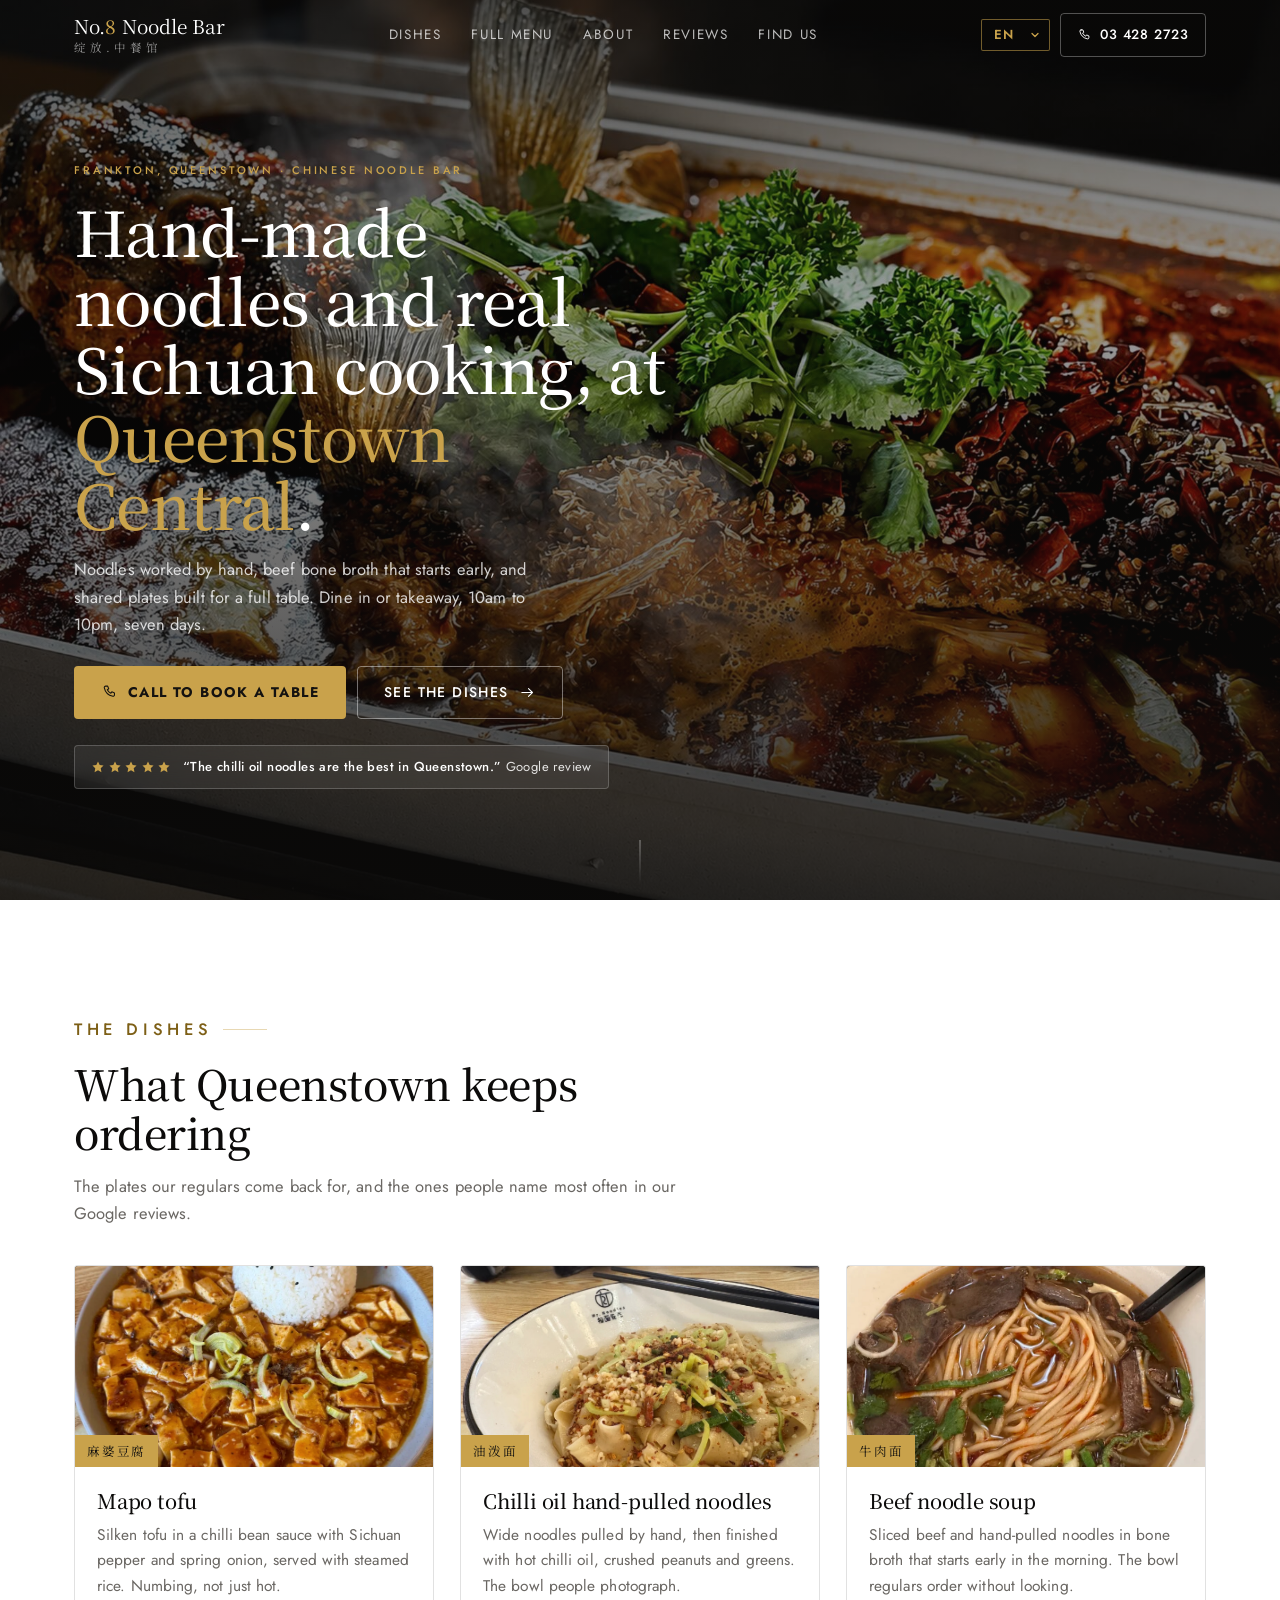
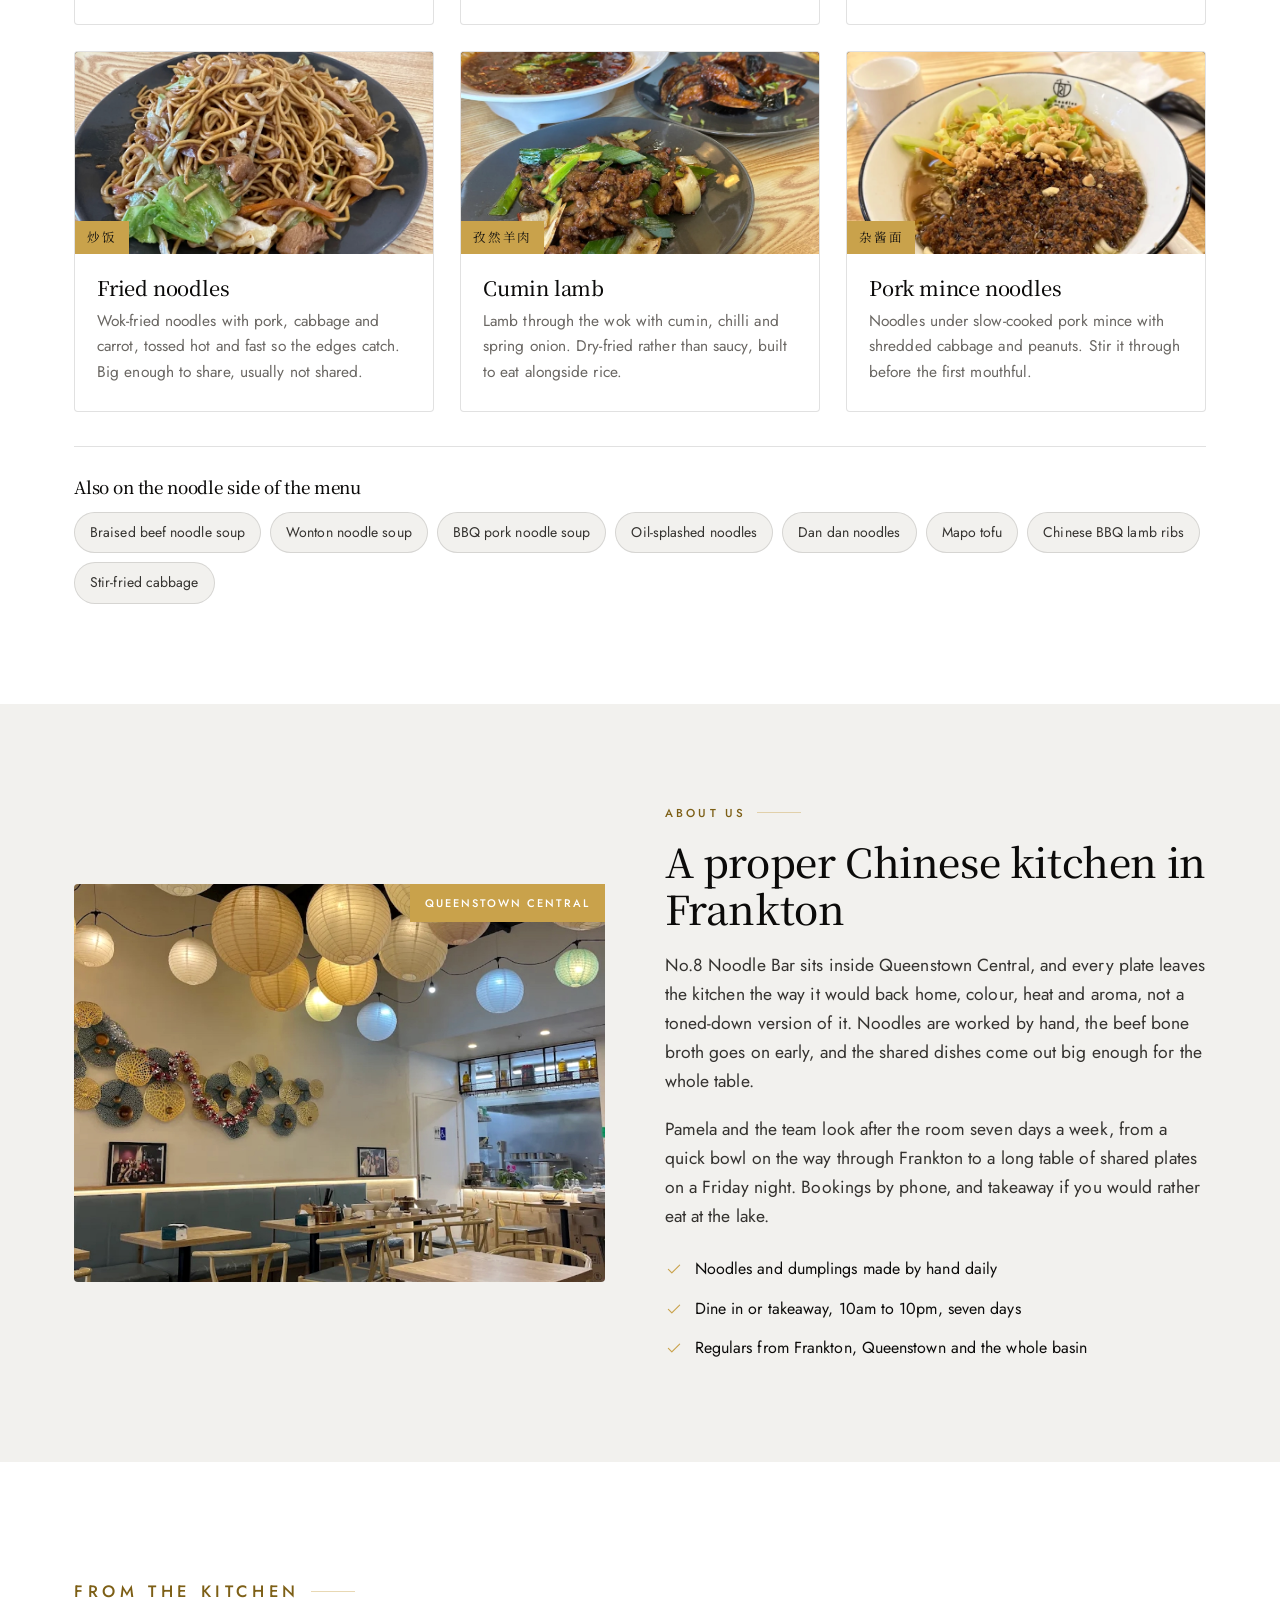
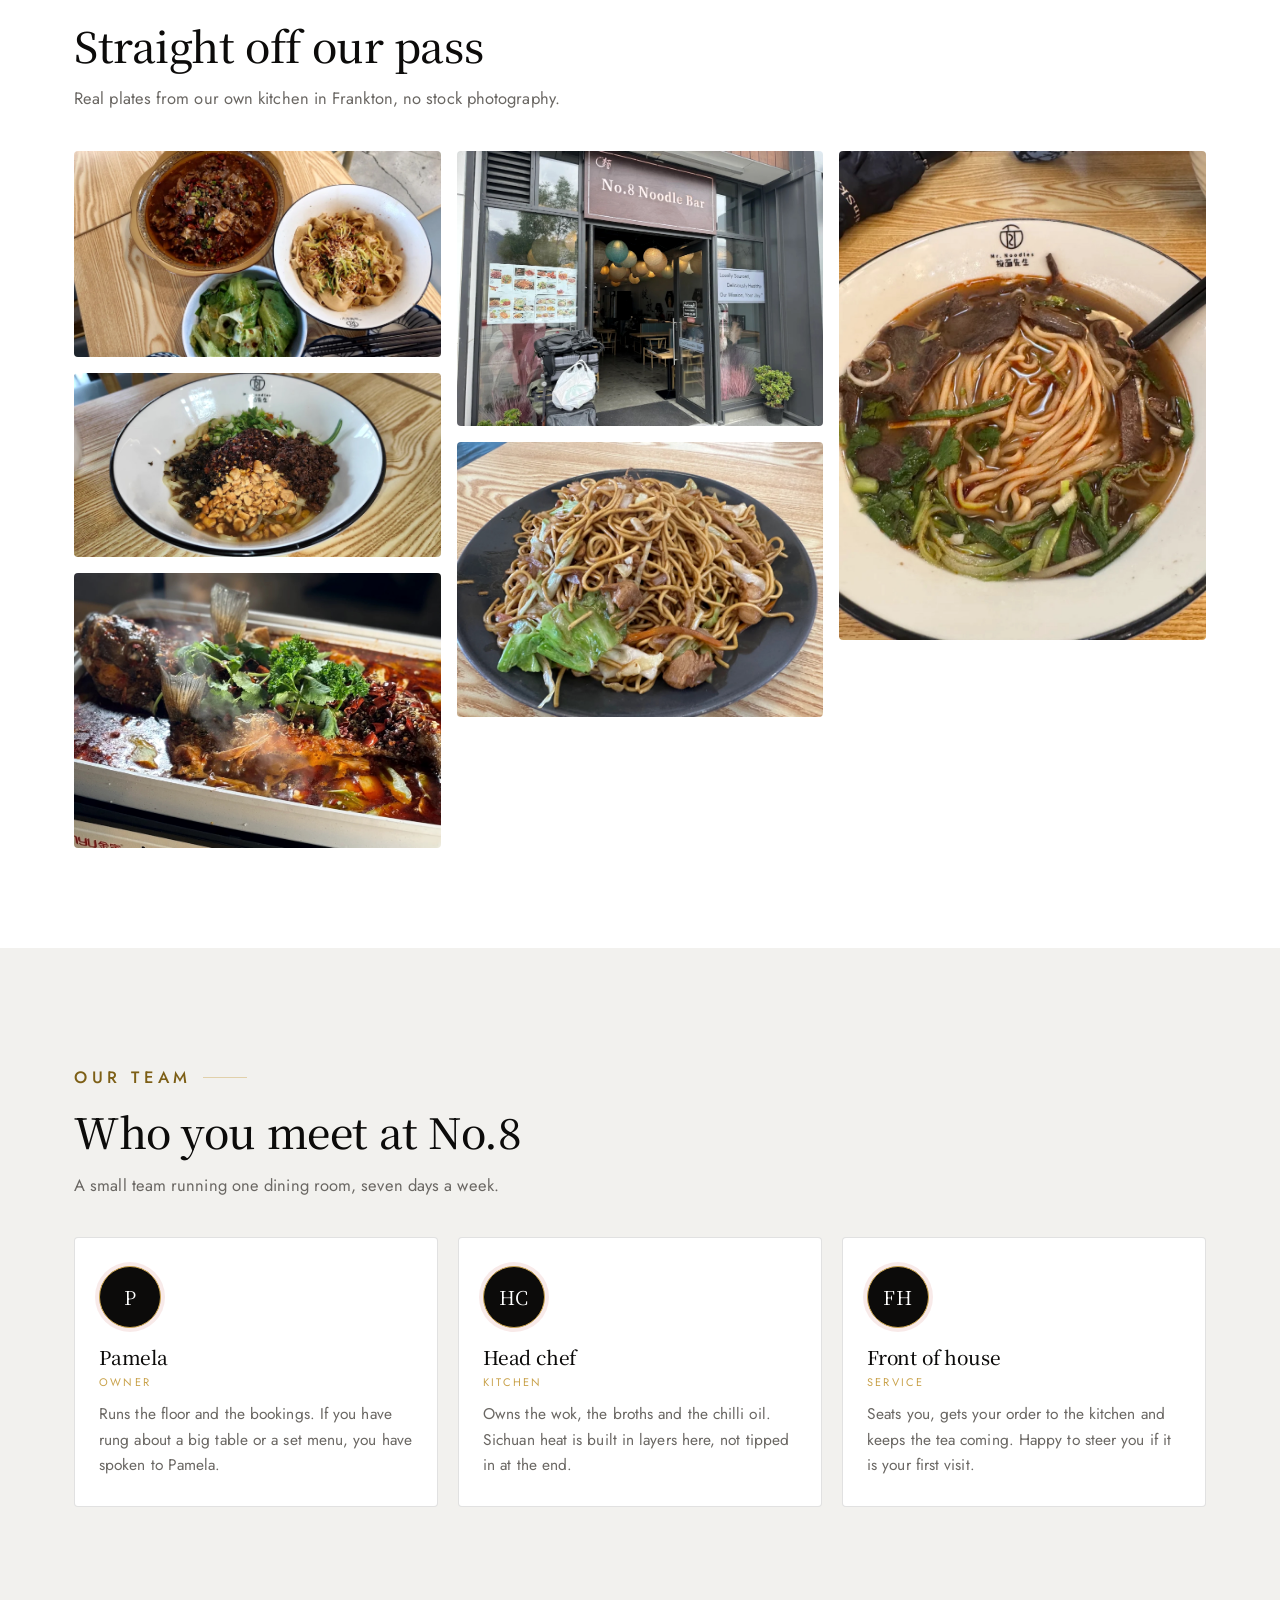
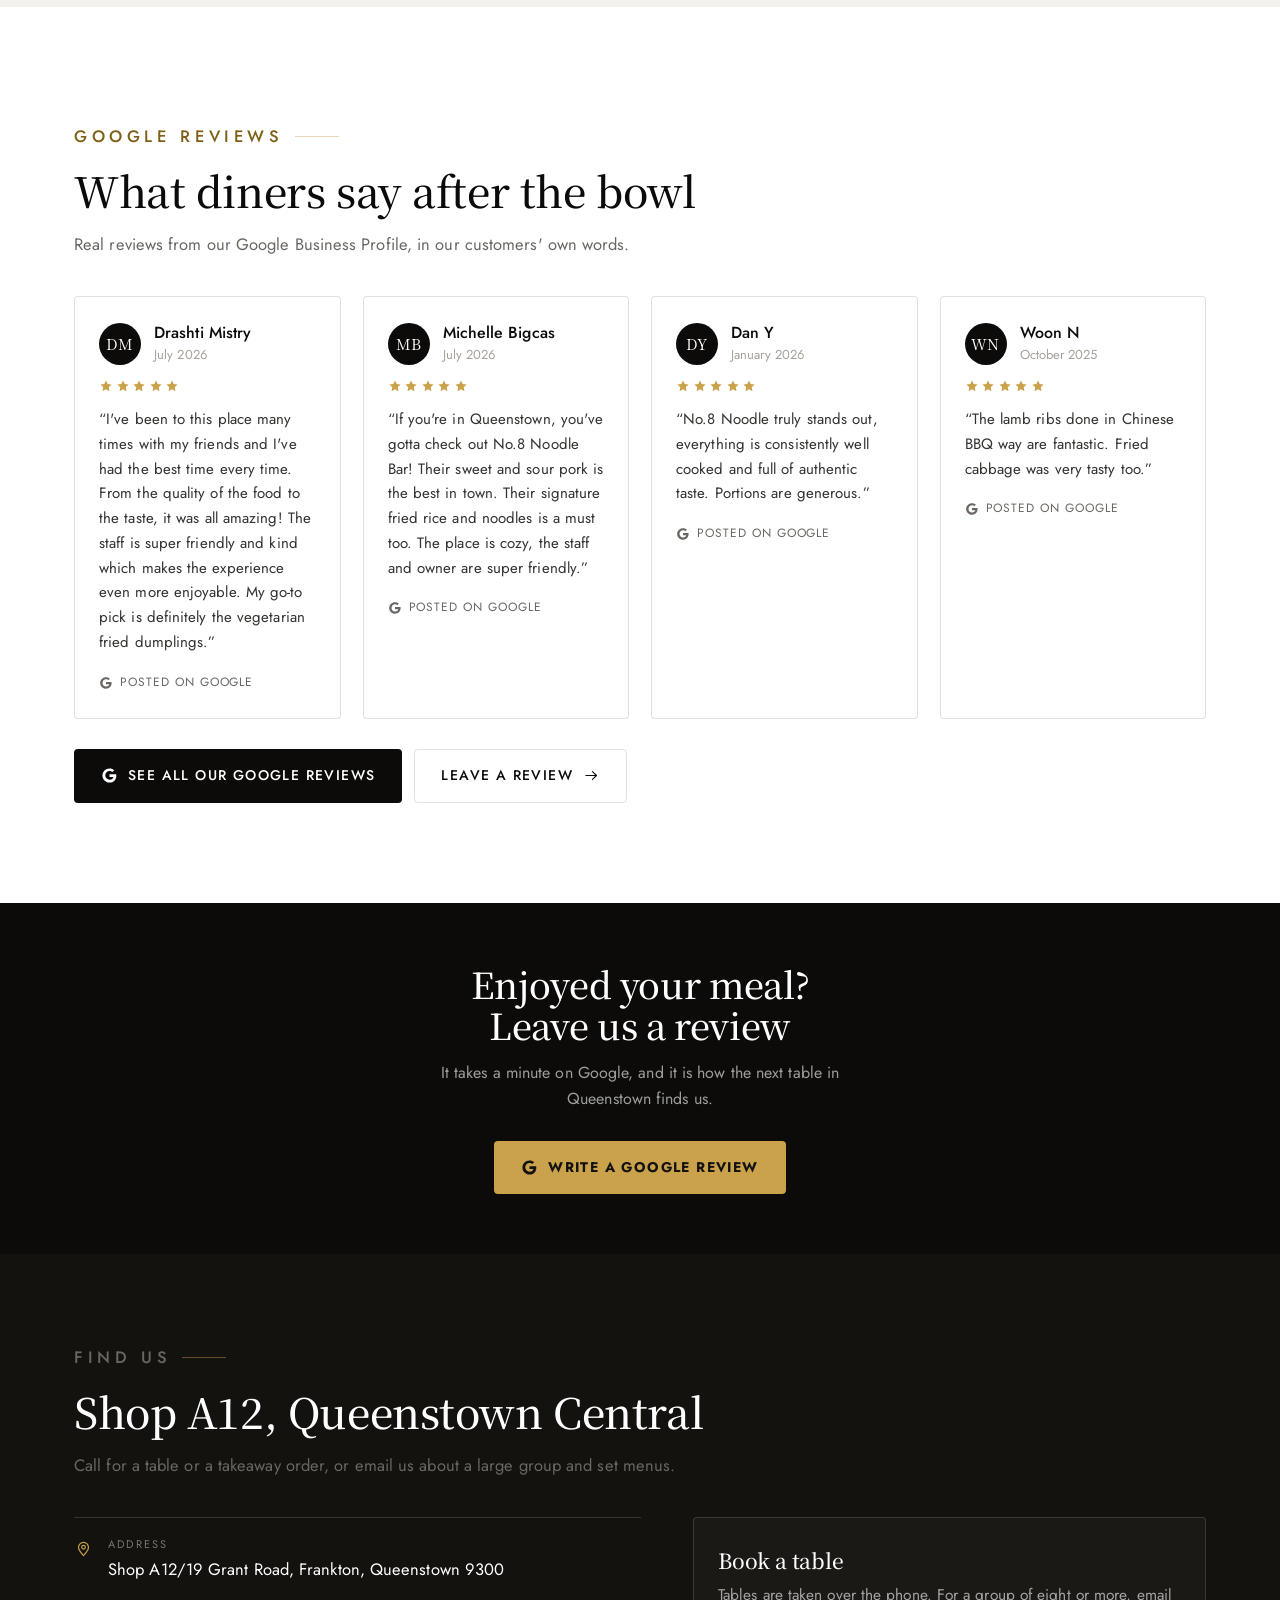
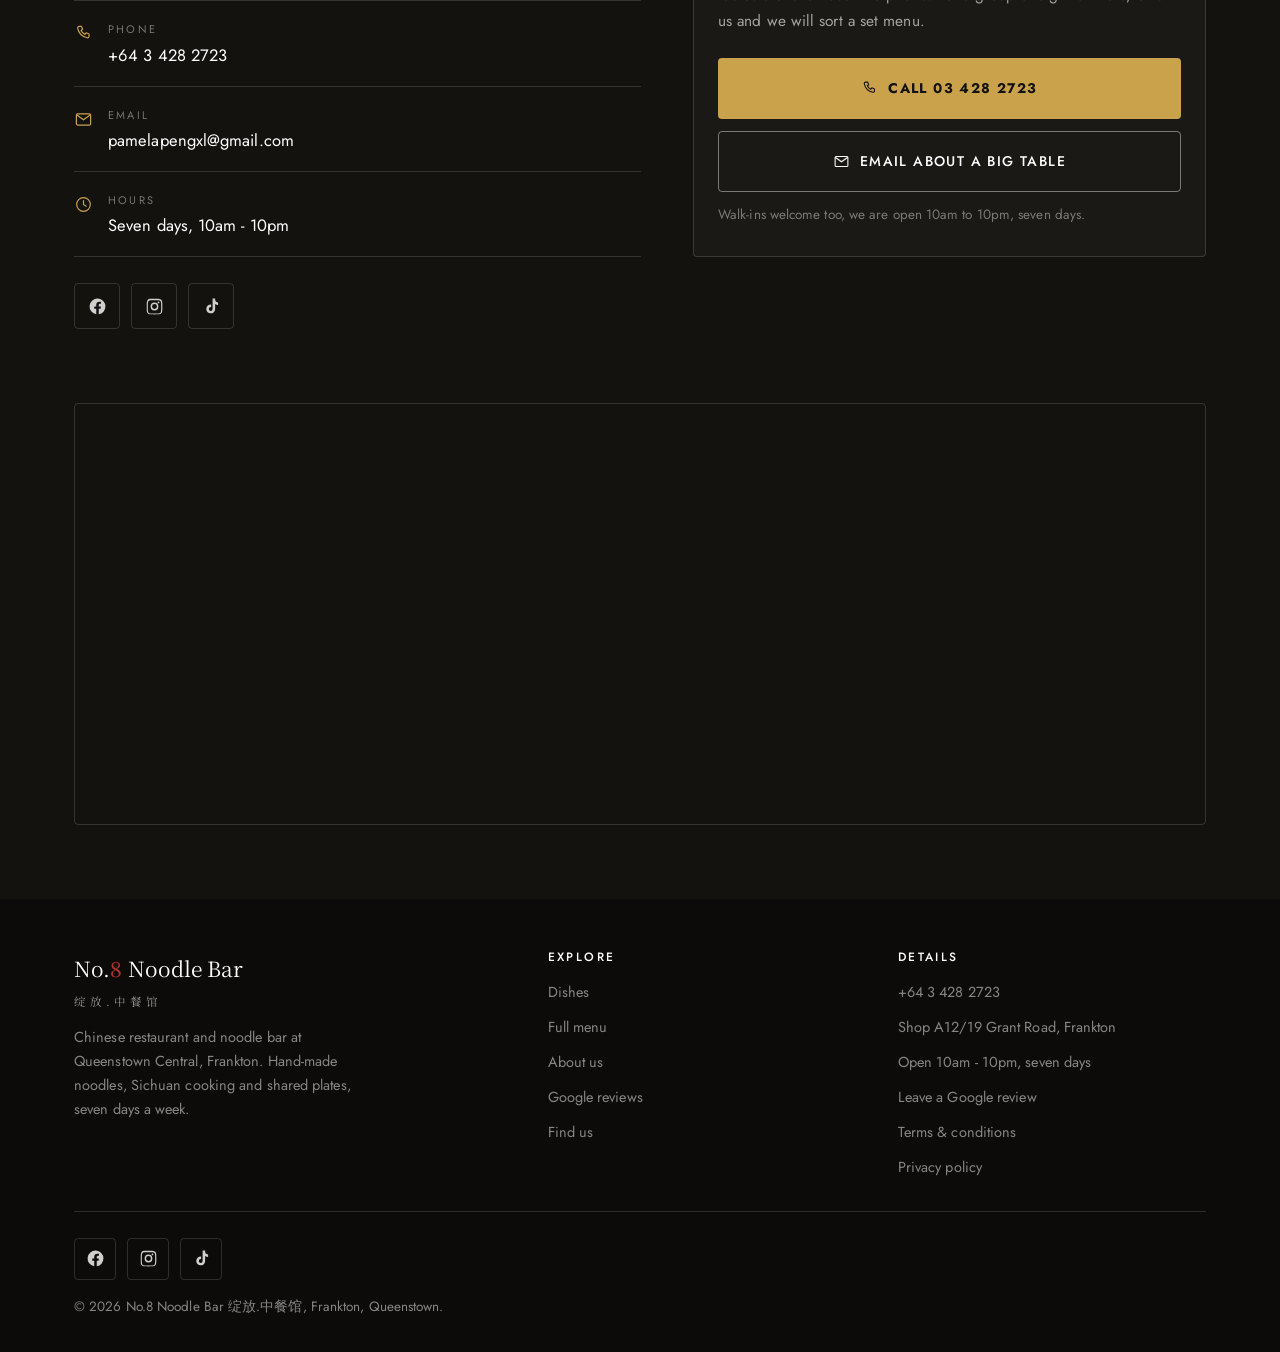
==== commit f2dbb17a: "Update demo via Claude Code" ====
--- a/index.html
+++ b/index.html
@@ -10,7 +10,7 @@
 
 <meta property="og:type" content="restaurant">
 <meta property="og:title" content="No.8 Noodle Bar 绽放.中餐馆 | Chinese Restaurant &amp; Noodle Bar, Queenstown">
-<meta property="og:description" content="Hand-made noodles, Sichuan cooking and shared Chinese plates at Queenstown Central, Frankton. 4.7 from 920+ Google reviews.">
+<meta property="og:description" content="Hand-made noodles, Sichuan cooking and shared Chinese plates at Queenstown Central, Frankton.">
 <meta property="og:image" content="img/r-beef-noodle.jpg">
 <meta name="twitter:card" content="summary_large_image">
 
@@ -92,13 +92,13 @@
 <section class="hero" id="top">
   <div class="hero__slides" aria-hidden="true">
     <div class="hero__slide on">
-      <img src="img/r-beef-noodle.jpg" alt="Beef noodle soup in a No.8 branded bowl" width="1600" height="900" fetchpriority="high" decoding="async">
+      <img src="img/hero-1.jpg" alt="Wide hand-pulled noodles under chilli oil, peanuts and greens" width="1920" height="1440" fetchpriority="high" decoding="async">
     </div>
     <div class="hero__slide">
-      <img src="img/r-grilled-fish.jpg" alt="Whole grilled fish on a hotplate under chilli and Sichuan pepper" width="1600" height="1200" loading="lazy" decoding="async">
+      <img src="img/hero-2.jpg" alt="Whole grilled fish steaming on a hotplate under chilli and Sichuan pepper" width="1920" height="1440" loading="lazy" decoding="async">
     </div>
     <div class="hero__slide">
-      <img src="img/r-storefront.jpg" alt="The No.8 Noodle Bar shopfront in Queenstown Central" width="1600" height="900" loading="lazy" decoding="async">
+      <img src="img/hero-3.jpg" alt="The No.8 Noodle Bar dining room under paper lanterns at lunchtime" width="1920" height="1440" loading="lazy" decoding="async">
     </div>
   </div>
   <div class="hero__veil"></div>
@@ -120,7 +120,7 @@
         <span class="rating__stars" aria-hidden="true">
           <svg><use href="#i-star"/></svg><svg><use href="#i-star"/></svg><svg><use href="#i-star"/></svg><svg><use href="#i-star"/></svg><svg><use href="#i-star"/></svg>
         </span>
-        <span class="rating__txt"><b>4.7</b> from 920+ Google reviews</span>
+        <span class="rating__txt"><b>&ldquo;The chilli oil noodles are the best in Queenstown.&rdquo;</b> Google review</span>
       </div>
     </div>
   </div>
@@ -238,7 +238,7 @@
         <ul class="checks">
           <li><svg><use href="#i-check"/></svg> Noodles and dumplings made by hand daily</li>
           <li><svg><use href="#i-check"/></svg> Dine in or takeaway, 10am to 10pm, seven days</li>
-          <li><svg><use href="#i-check"/></svg> Rated 4.7 out of 5 across 920+ Google reviews</li>
+          <li><svg><use href="#i-check"/></svg> Regulars from Frankton, Queenstown and the whole basin</li>
         </ul>
       </div>
     </div>
@@ -300,7 +300,7 @@
   <div class="shell">
     <div class="head rv">
       <p class="eyebrow">Google reviews</p>
-      <h2>4.7 out of 5, from 920+ diners</h2>
+      <h2>What diners say after the bowl</h2>
       <p>Real reviews from our Google Business Profile, in our customers' own words.</p>
     </div>
 
--- a/styles.css
+++ b/styles.css
@@ -12,9 +12,12 @@
   --paper:    #FFFFFF;
   --body:     #34322F;
   --muted:    #6A6763;
+  --muted-dk: #A6A19A;
   --line:     rgba(12,11,10,.12);
   --line-dk:  rgba(255,255,255,.14);
   --accent:   #C9A24B;
+  --on-accent:#141210;
+  --gold-ink: #7D5F16;
   --accent-d: #A8842F;
   --gold:     #C9A24B;
   --gold-lt:  #E0C57E;
@@ -70,7 +73,7 @@
 
 svg{ display:block; }
 
-::selection{ background:var(--accent); color:#fff; }
+::selection{ background:var(--accent); color:var(--on-accent); }
 
 /* ---------- shell + section rhythm ---------------------------------------- */
 
@@ -138,8 +141,8 @@
 }
 .btn svg{ width:17px; height:17px; flex:0 0 auto; }
 
-.btn--accent{ background:var(--accent); color:#fff; }
-.btn--accent:hover{ background:var(--accent-d); transform:translateY(-2px); }
+.btn--accent{ background:var(--accent); color:var(--on-accent); font-weight:700; }
+.btn--accent:hover{ background:var(--gold-lt); transform:translateY(-2px); }
 
 .btn--ghost{ border-color:rgba(255,255,255,.42); color:#fff; }
 .btn--ghost:hover{ background:rgba(255,255,255,.1); border-color:#fff; transform:translateY(-2px); }
@@ -225,7 +228,7 @@
 .brand__en b{ color:var(--accent); font-weight:500; }
 .brand__zh{
   font-family:var(--display);
-  font-size:10.5px;
+  font-size:11.5px;
   letter-spacing:.34em;
   color:rgba(255,255,255,.55);
   margin-top:4px;
@@ -816,3 +819,22 @@
 .lang:hover{ background-color:rgba(201,162,75,.14); border-color:var(--gold); }
 .lang option{ color:#141210; background:#fff; }
 @media (max-width:760px){ .lang{ display:none; } }
+
+/* Contrast corrections for the gold/black palette (added) */
+/* gold fills take near-black labels, not white */
+.btn--primary, .btn--gold, .cta__btn--primary,
+a.btn--primary, button.btn--primary { color: var(--on-accent) !important; }
+.btn--primary svg, .btn--gold svg { stroke: var(--on-accent); }
+.btn--primary:hover, .btn--gold:hover { color: var(--on-accent) !important; }
+/* gold text on light surfaces uses the darker gold ink */
+.band--paper .eyebrow, .band--bone .eyebrow,
+.band--paper a:not(.btn), .band--bone a:not(.btn) { color: var(--gold-ink); }
+.card__zh { color: var(--on-accent); }
+/* muted body copy on dark bands */
+.band--ink2 p, .band--dark p, .trust__item p, .review__when,
+.band--ink p, .band--ink .head p, .footer p,
+.band--ink .crew__card p, .band--ink .review__when { color: var(--muted-dk); }
+/* dark-band muted text, resolved against the real dark surfaces */
+.band--ink .head p, .band--ink2 .head p, .band--ink .card__body p,
+.band--ink2 .card__body p, .band--ink .crew__card p, .band--ink2 .crew__card p,
+.footer .muted, .band--ink .review__when, .band--ink2 .review__when { color: #A6A19A; }
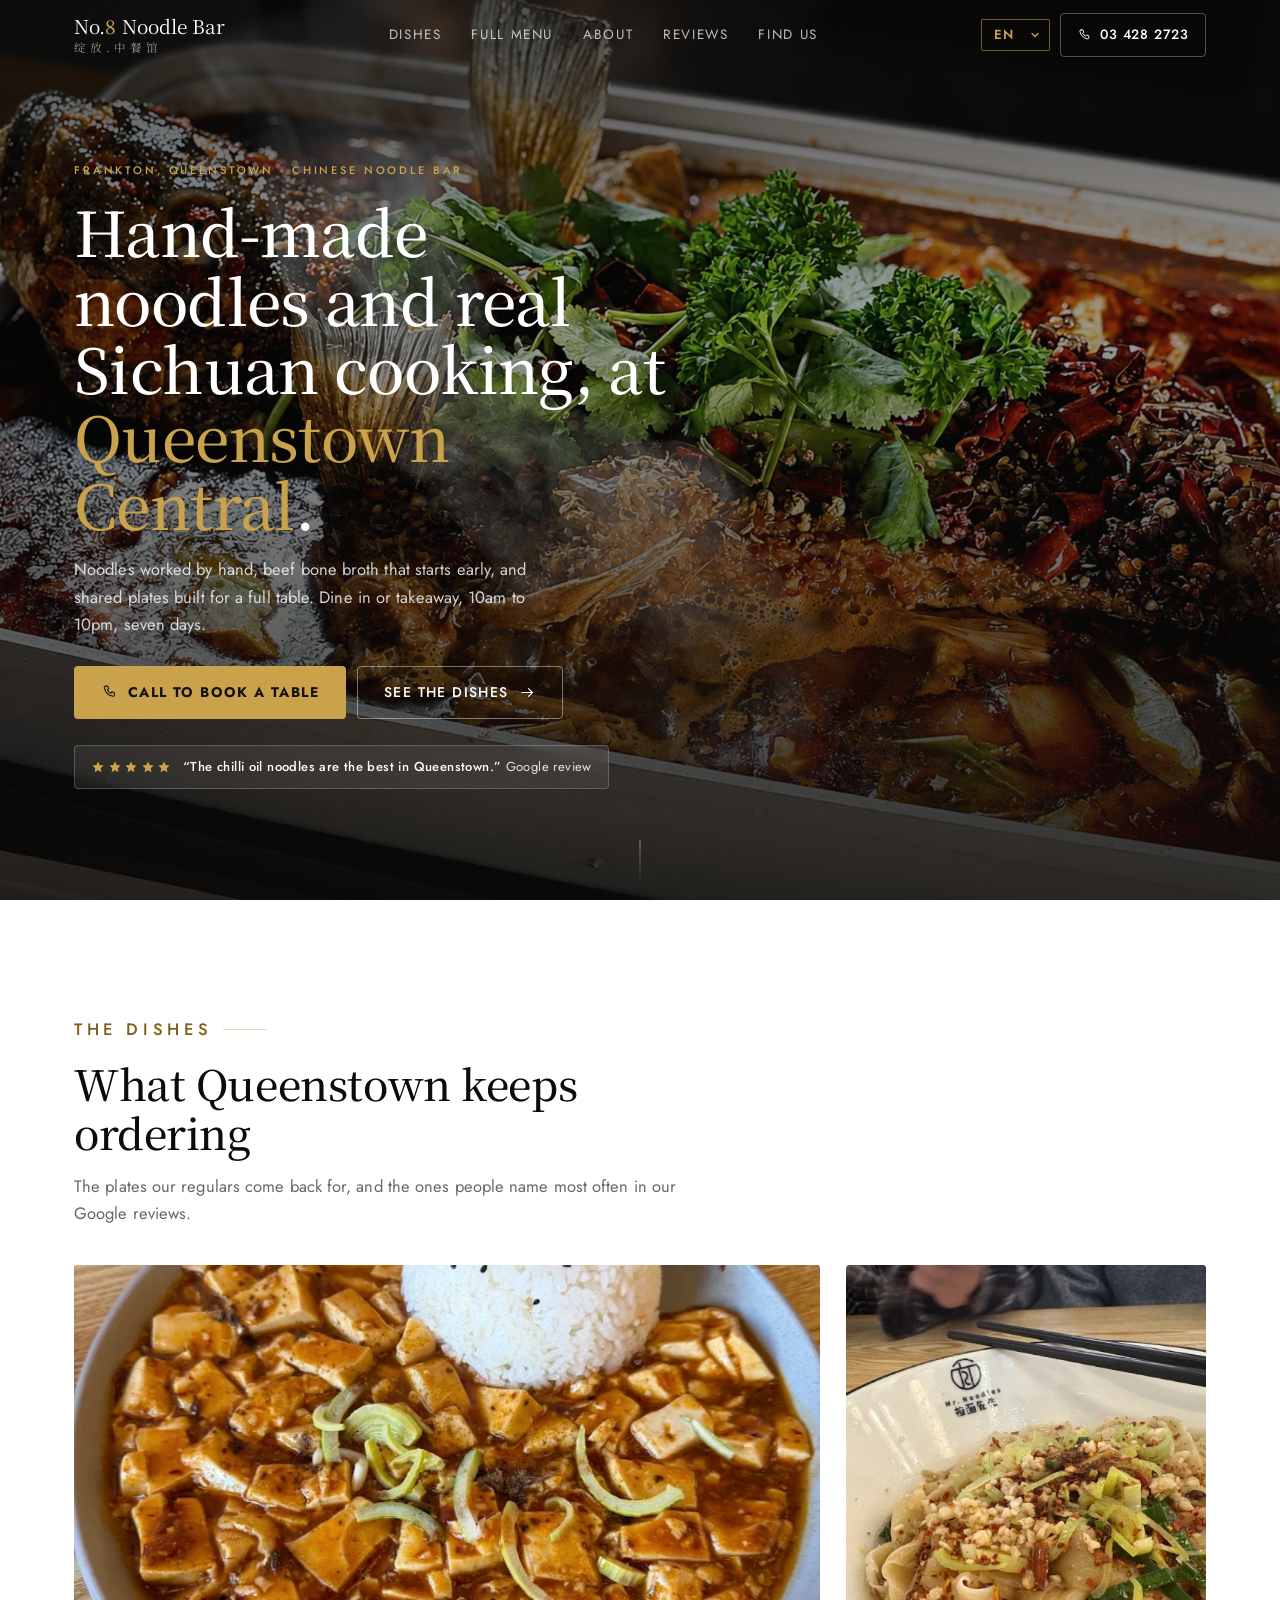
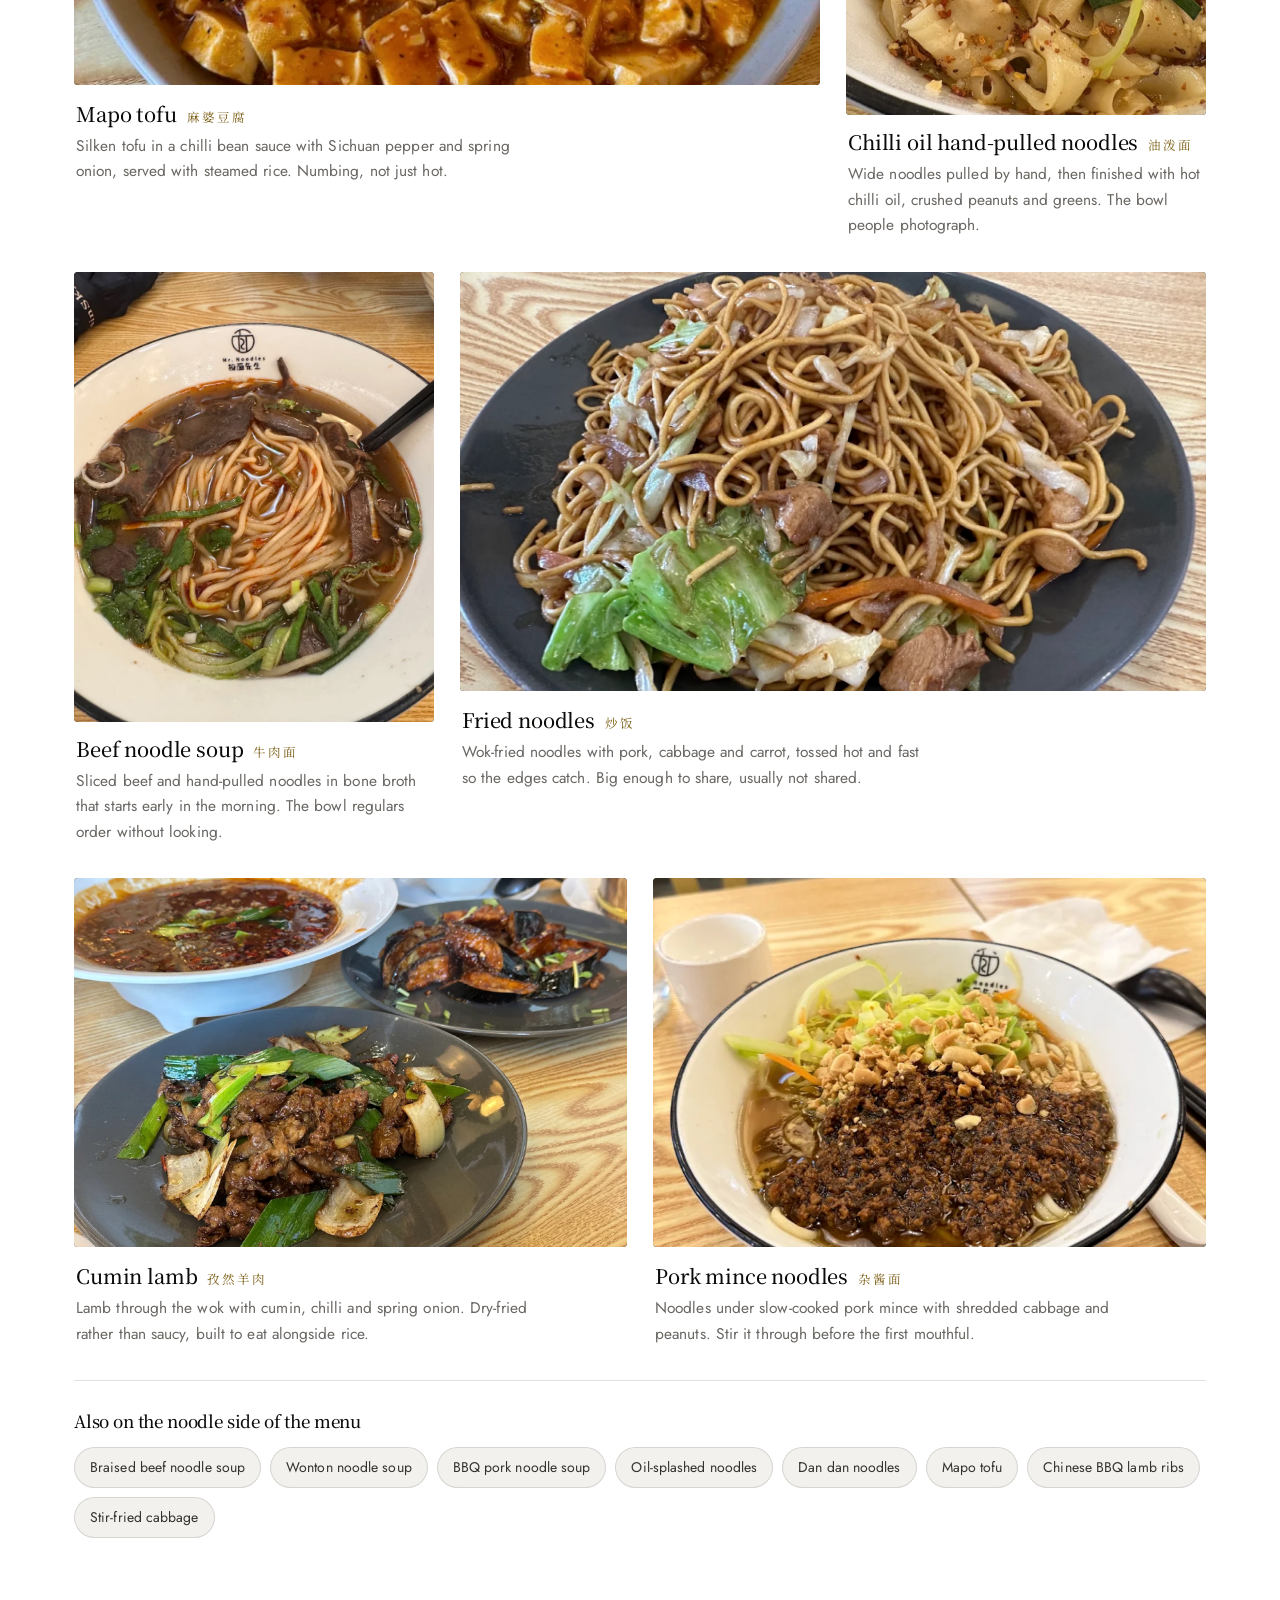
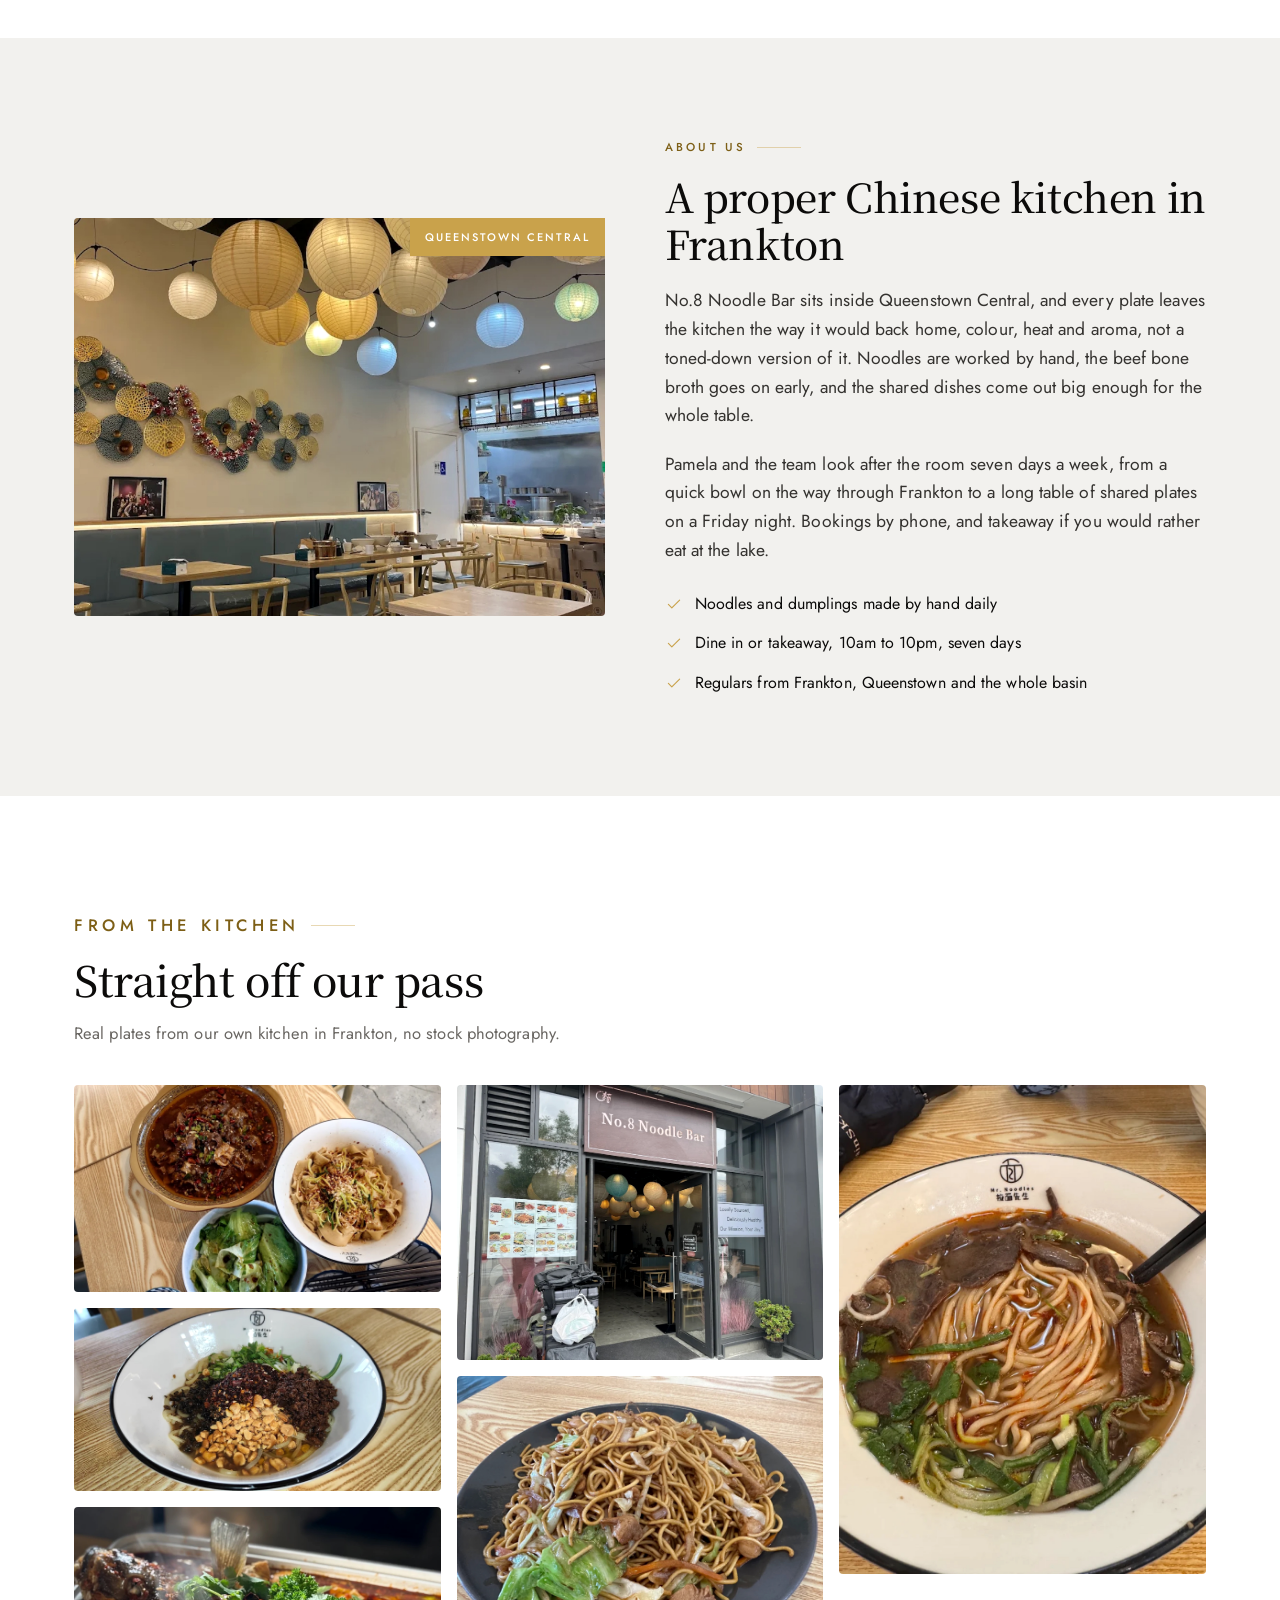
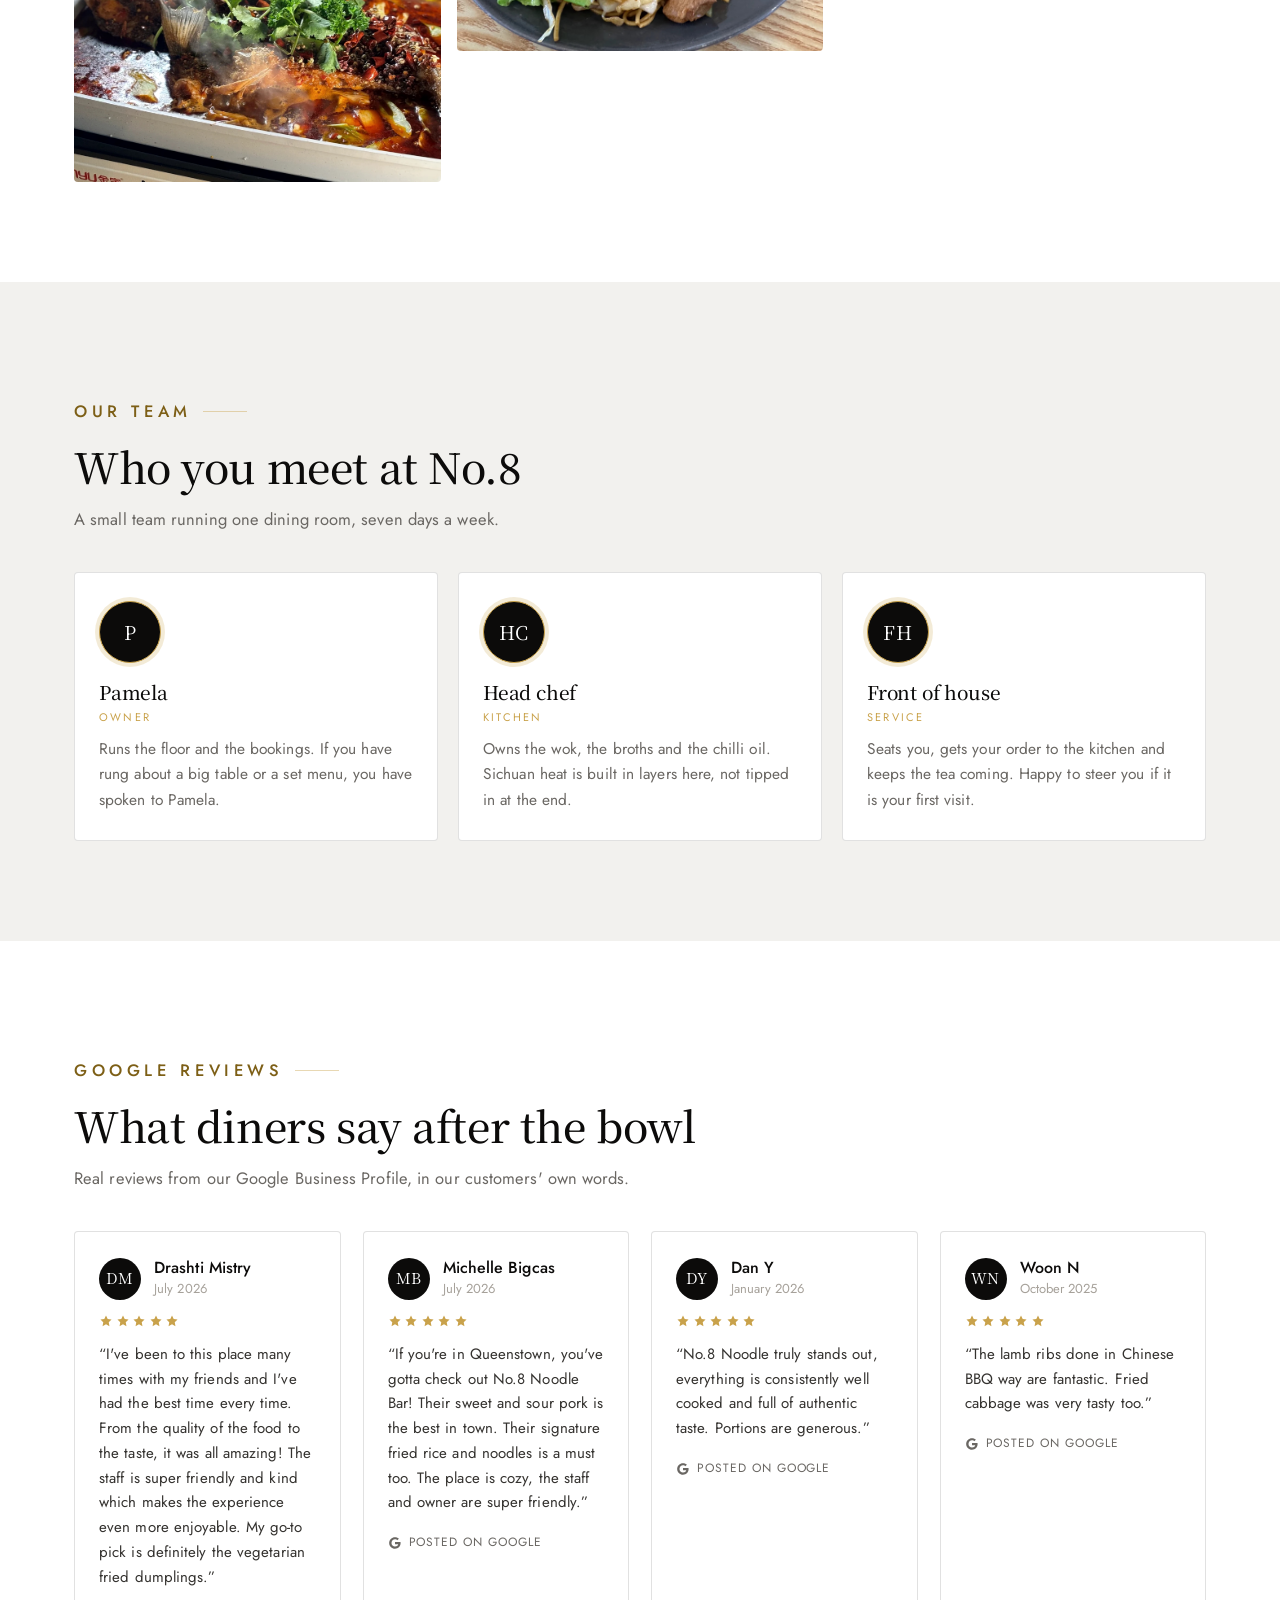
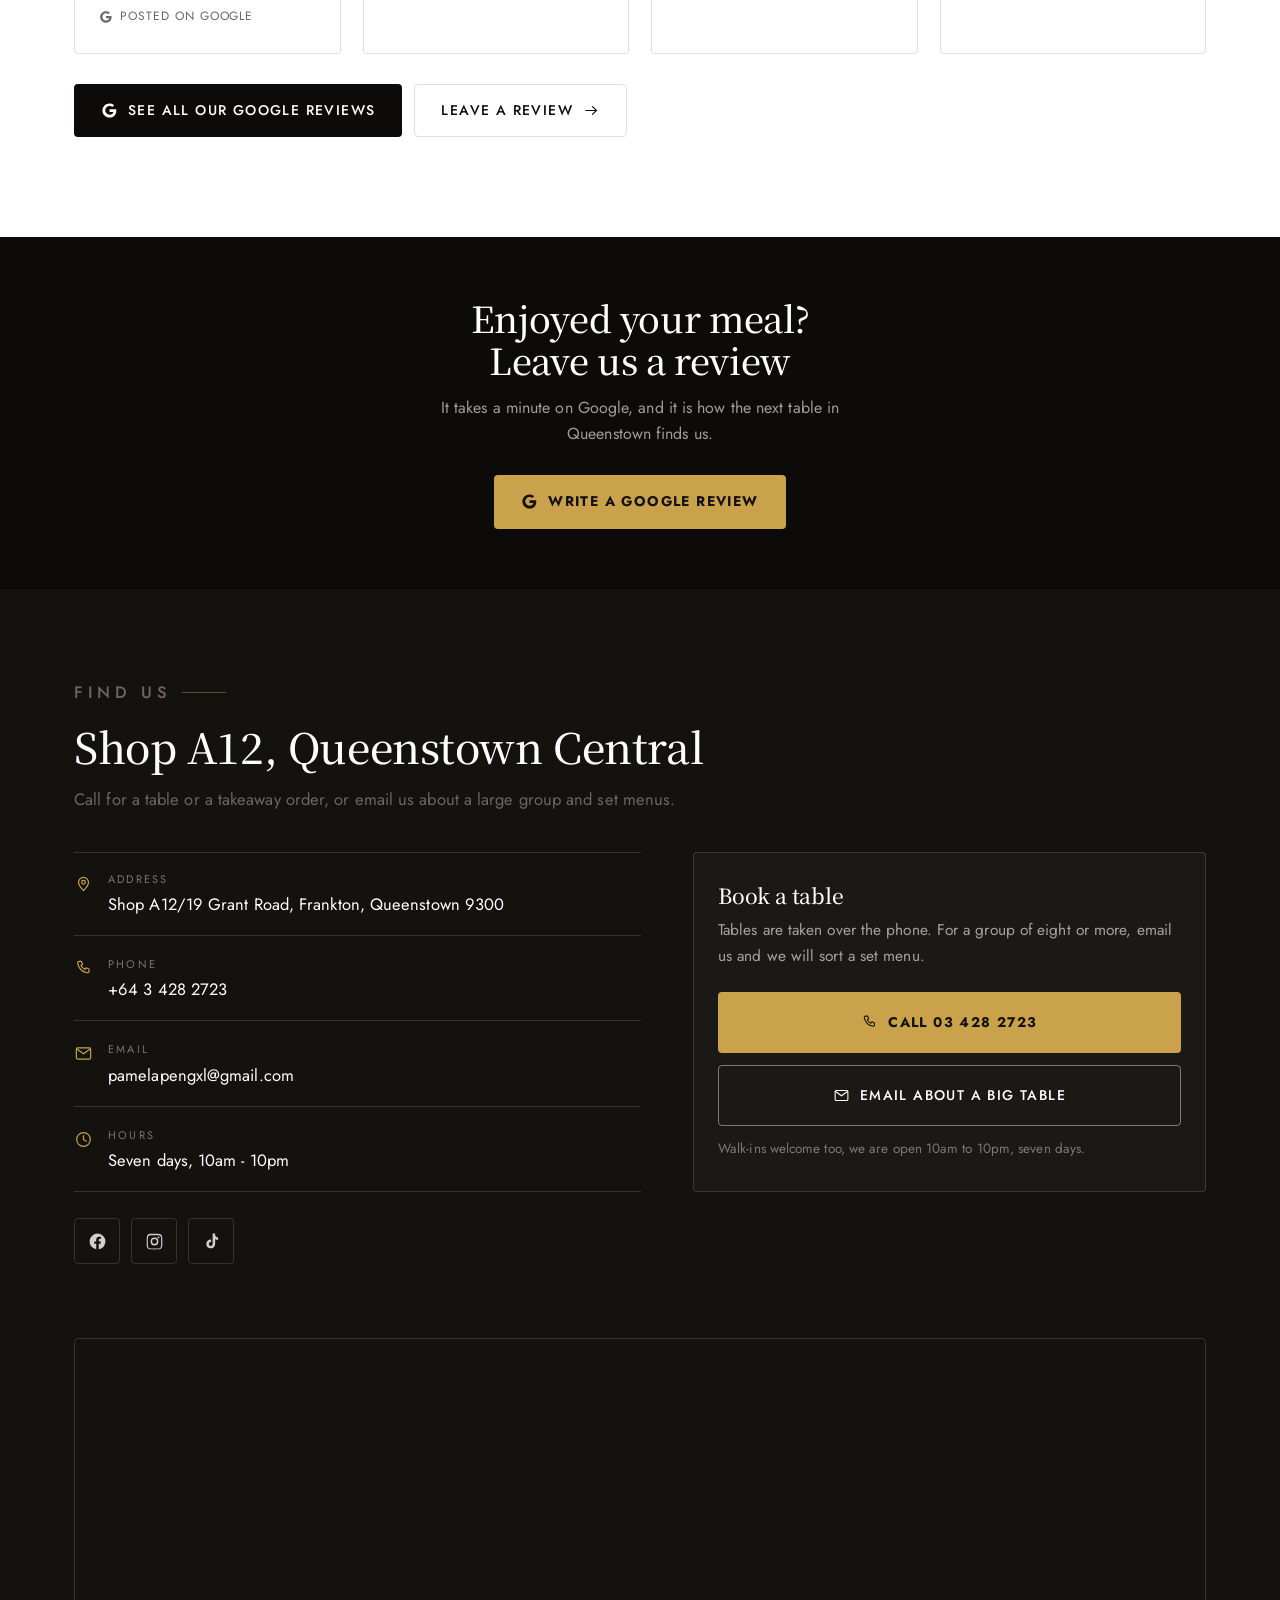
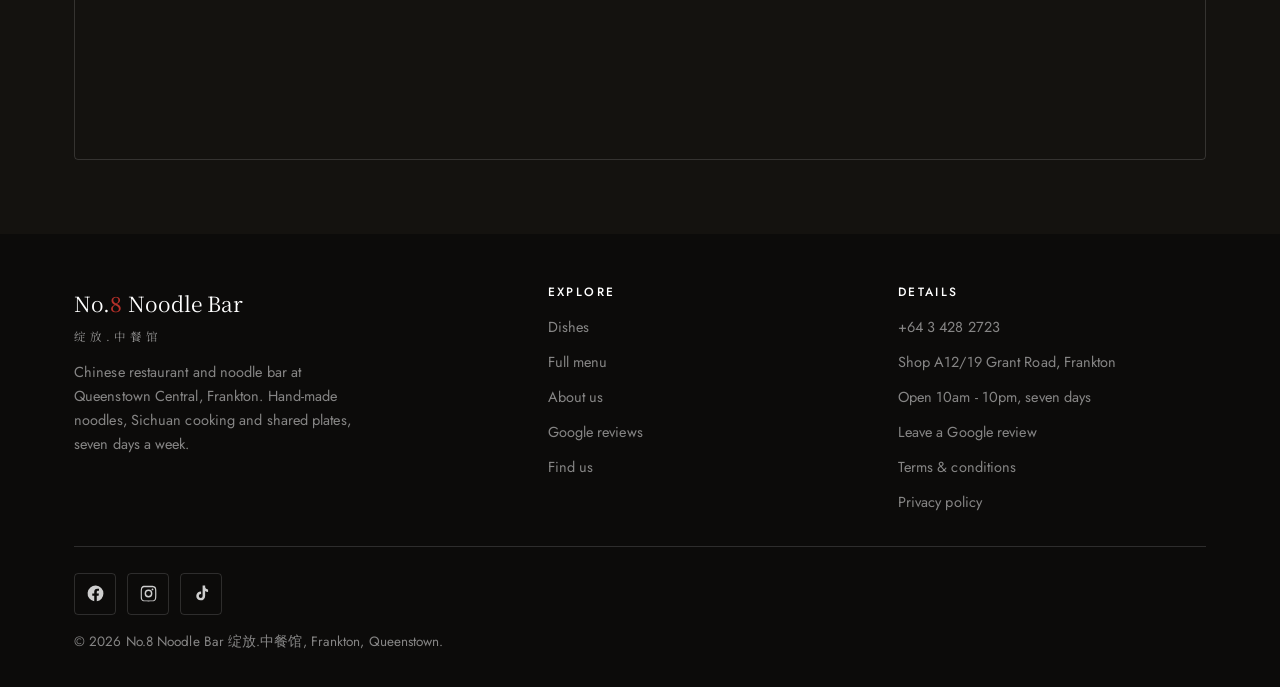
==== commit ce7ed4fe: "Update demo via Claude Code" ====
--- a/index.html
+++ b/index.html
@@ -138,69 +138,46 @@
       <p>The plates our regulars come back for, and the ones people name most often in our Google reviews.</p>
     </div>
 
-    <div class="cards">
-      <article class="card rv">
-        <div class="card__img">
-          <img src="img/r-mapo-tofu.jpg" alt="Mapo tofu with steamed rice" width="1600" height="900" loading="lazy" decoding="async">
-          <span class="card__zh">麻婆豆腐</span>
-        </div>
-        <div class="card__body">
-          <h3>Mapo tofu</h3>
+    <div class="dishes">
+      <article class="dish rv" style="--i:1">
+        <div class="dish__frame"><img src="img/r-mapo-tofu.jpg" alt="Mapo tofu with steamed rice" width="1600" height="900" loading="lazy" decoding="async"></div>
+        <div class="dish__label">
+          <h3>Mapo tofu <span class="dish__zh" aria-hidden="true">麻婆豆腐</span></h3>
           <p>Silken tofu in a chilli bean sauce with Sichuan pepper and spring onion, served with steamed rice. Numbing, not just hot.</p>
         </div>
       </article>
-
-      <article class="card rv">
-        <div class="card__img">
-          <img src="img/r-wide-noodle.jpg" alt="Wide hand-pulled noodles in chilli oil" width="1600" height="1200" loading="lazy" decoding="async">
-          <span class="card__zh">油泼面</span>
-        </div>
-        <div class="card__body">
-          <h3>Chilli oil hand-pulled noodles</h3>
+      <article class="dish rv" style="--i:2">
+        <div class="dish__frame"><img src="img/r-wide-noodle.jpg" alt="Wide hand-pulled noodles in chilli oil" width="1600" height="1200" loading="lazy" decoding="async"></div>
+        <div class="dish__label">
+          <h3>Chilli oil hand-pulled noodles <span class="dish__zh" aria-hidden="true">油泼面</span></h3>
           <p>Wide noodles pulled by hand, then finished with hot chilli oil, crushed peanuts and greens. The bowl people photograph.</p>
         </div>
       </article>
-
-      <article class="card rv">
-        <div class="card__img">
-          <img src="img/r-beef-noodle.jpg" alt="Beef noodle soup in a No.8 branded bowl" width="1600" height="1200" loading="lazy" decoding="async">
-          <span class="card__zh">牛肉面</span>
-        </div>
-        <div class="card__body">
-          <h3>Beef noodle soup</h3>
+      <article class="dish rv" style="--i:3">
+        <div class="dish__frame"><img src="img/r-beef-noodle.jpg" alt="Beef noodle soup in a No.8 branded bowl" width="1600" height="1200" loading="lazy" decoding="async"></div>
+        <div class="dish__label">
+          <h3>Beef noodle soup <span class="dish__zh" aria-hidden="true">牛肉面</span></h3>
           <p>Sliced beef and hand-pulled noodles in bone broth that starts early in the morning. The bowl regulars order without looking.</p>
         </div>
       </article>
-
-      <article class="card rv">
-        <div class="card__img">
-          <img src="img/r-chow-mein.jpg" alt="Wok-fried noodles with pork and cabbage" width="1600" height="900" loading="lazy" decoding="async">
-          <span class="card__zh">炒饭</span>
-        </div>
-        <div class="card__body">
-          <h3>Fried noodles</h3>
+      <article class="dish rv" style="--i:4">
+        <div class="dish__frame"><img src="img/r-chow-mein.jpg" alt="Wok-fried noodles with pork and cabbage" width="1600" height="900" loading="lazy" decoding="async"></div>
+        <div class="dish__label">
+          <h3>Fried noodles <span class="dish__zh" aria-hidden="true">炒饭</span></h3>
           <p>Wok-fried noodles with pork, cabbage and carrot, tossed hot and fast so the edges catch. Big enough to share, usually not shared.</p>
         </div>
       </article>
-
-      <article class="card rv">
-        <div class="card__img">
-          <img src="img/r-cumin-lamb.jpg" alt="Cumin lamb with spring onion" width="1600" height="900" loading="lazy" decoding="async">
-          <span class="card__zh">孜然羊肉</span>
-        </div>
-        <div class="card__body">
-          <h3>Cumin lamb</h3>
+      <article class="dish rv" style="--i:5">
+        <div class="dish__frame"><img src="img/r-cumin-lamb.jpg" alt="Cumin lamb with spring onion" width="1600" height="900" loading="lazy" decoding="async"></div>
+        <div class="dish__label">
+          <h3>Cumin lamb <span class="dish__zh" aria-hidden="true">孜然羊肉</span></h3>
           <p>Lamb through the wok with cumin, chilli and spring onion. Dry-fried rather than saucy, built to eat alongside rice.</p>
         </div>
       </article>
-
-      <article class="card rv">
-        <div class="card__img">
-          <img src="img/r-zhajiang.jpg" alt="Pork mince noodles with shredded vegetables" width="1600" height="1200" loading="lazy" decoding="async">
-          <span class="card__zh">杂酱面</span>
-        </div>
-        <div class="card__body">
-          <h3>Pork mince noodles</h3>
+      <article class="dish rv" style="--i:6">
+        <div class="dish__frame"><img src="img/r-zhajiang.jpg" alt="Pork mince noodles with shredded vegetables" width="1600" height="1200" loading="lazy" decoding="async"></div>
+        <div class="dish__label">
+          <h3>Pork mince noodles <span class="dish__zh" aria-hidden="true">杂酱面</span></h3>
           <p>Noodles under slow-cooked pork mince with shredded cabbage and peanuts. Stir it through before the first mouthful.</p>
         </div>
       </article>
--- a/styles.css
+++ b/styles.css
@@ -427,34 +427,56 @@
 
 /* ---------- menu cards --------------------------------------------------- */
 
-.cards{
+/* Dishes — asymmetric editorial grid, labels below the frame, no boxes */
+.dishes{
   display:grid;
   grid-template-columns:1fr;
-  gap:24px;
-}
-.card{
-  background:var(--paper);
-  border:1px solid var(--line);
-  border-radius:var(--r);
+  gap:34px 26px;
+}
+.dish{ min-width:0; }
+.dish__frame{
+  position:relative;
   overflow:hidden;
-  transition:transform .45s var(--ease), box-shadow .45s var(--ease);
-}
-.card:hover{ transform:translateY(-4px); box-shadow:0 22px 44px -26px rgba(12,11,10,.4); }
-.card__img{ position:relative; aspect-ratio:16/9; overflow:hidden; background:var(--ink-3); }
-.card__img img{ width:100%; height:100%; object-fit:cover; transition:transform .8s var(--ease); }
-.card:hover .card__img img{ transform:scale(1.05); }
-.card__zh{
-  position:absolute; left:0; bottom:0;
-  background:var(--accent);
-  color:#fff;
+  border-radius:var(--r);
+  background:var(--ink-3);
+  aspect-ratio:4/3;
+}
+.dish__frame img{
+  width:100%; height:100%; object-fit:cover; display:block;
+  transform:scale(1.001);
+  transition:transform .9s var(--ease), filter .5s var(--ease);
+}
+.dish:hover .dish__frame img{ transform:scale(1.045); }
+.dish__label{ padding:16px 2px 0; }
+.dish__label h3{
+  font-size:20px; line-height:1.25; margin:0 0 7px;
+  letter-spacing:-.008em;
+  display:flex; align-items:baseline; gap:10px; flex-wrap:wrap;
+}
+.dish__zh{
   font-family:var(--display);
-  font-size:12.5px;
-  letter-spacing:.14em;
-  padding:6px 12px;
-}
-.card__body{ padding:22px 22px 26px; }
-.card__body h3{ font-size:20px; margin-bottom:9px; }
-.card__body p{ font-size:15.5px; color:var(--muted); margin:0; }
+  font-size:12.5px; letter-spacing:.16em; font-weight:400;
+  color:var(--gold-ink);
+}
+.dish__label p{ font-size:15.5px; color:var(--muted); margin:0; max-width:52ch; }
+
+@media (min-width:760px){
+  .dishes{ grid-template-columns:repeat(6,1fr); }
+  .dish:nth-child(1){ grid-column:span 4; }
+  .dish:nth-child(1) .dish__frame{ aspect-ratio:16/9; }
+  .dish:nth-child(2){ grid-column:span 2; }
+  .dish:nth-child(2) .dish__frame{ aspect-ratio:4/5; }
+  .dish:nth-child(3){ grid-column:span 2; }
+  .dish:nth-child(3) .dish__frame{ aspect-ratio:4/5; }
+  .dish:nth-child(4){ grid-column:span 4; }
+  .dish:nth-child(4) .dish__frame{ aspect-ratio:16/9; }
+  .dish:nth-child(5){ grid-column:span 3; }
+  .dish:nth-child(5) .dish__frame{ aspect-ratio:3/2; }
+  .dish:nth-child(6){ grid-column:span 3; }
+  .dish:nth-child(6) .dish__frame{ aspect-ratio:3/2; }
+  .dish:nth-child(2) .dish__label,
+  .dish:nth-child(3) .dish__label{ padding-top:14px; }
+}
 
 .chips{
   margin-top:34px;
@@ -520,7 +542,7 @@
   border-radius:50%;
   background:var(--ink);
   border:1px solid var(--accent);
-  box-shadow:0 0 0 4px rgba(183,48,42,.1);
+  box-shadow:0 0 0 4px rgba(201,162,75,.22);
   display:grid; place-items:center;
   color:#fff;
   font-family:var(--display);
@@ -718,6 +740,7 @@
 /* ---------- reveal ------------------------------------------------------ */
 
 .rv{ opacity:0; transform:translateY(24px); transition:opacity .8s var(--ease), transform .8s var(--ease); }
+.dish.rv{ transition-delay:calc(var(--i,0) * 70ms); }
 .rv.in{ opacity:1; transform:none; }
 
 /* ==========================================================================
@@ -738,7 +761,6 @@
   :root{ --gut:34px; }
   body{ font-size:17.5px; }
   .band{ padding:100px 0; }
-  .cards{ grid-template-columns:1fr 1fr; gap:26px; }
   .crew{ grid-template-columns:repeat(3,1fr); }
   .reviews{ grid-template-columns:1fr 1fr; }
   .foot__top{ grid-template-columns:1.4fr 1fr 1fr; gap:42px; }
@@ -753,7 +775,6 @@
 @media (min-width:960px){
   .trust__grid{ grid-template-columns:repeat(3,1fr); gap:0 40px; }
   .trust__item{ border-bottom:0; padding:34px 0; }
-  .cards{ grid-template-columns:repeat(3,1fr); }
   .masonry{ column-count:3; }
   .split{ grid-template-columns:1fr 1.02fr; gap:60px; }
   .split--flip .split__media{ order:2; }
@@ -829,12 +850,10 @@
 /* gold text on light surfaces uses the darker gold ink */
 .band--paper .eyebrow, .band--bone .eyebrow,
 .band--paper a:not(.btn), .band--bone a:not(.btn) { color: var(--gold-ink); }
-.card__zh { color: var(--on-accent); }
 /* muted body copy on dark bands */
 .band--ink2 p, .band--dark p, .trust__item p, .review__when,
 .band--ink p, .band--ink .head p, .footer p,
 .band--ink .crew__card p, .band--ink .review__when { color: var(--muted-dk); }
 /* dark-band muted text, resolved against the real dark surfaces */
-.band--ink .head p, .band--ink2 .head p, .band--ink .card__body p,
-.band--ink2 .card__body p, .band--ink .crew__card p, .band--ink2 .crew__card p,
+.band--ink .head p, .band--ink2 .head p, .band--ink .crew__card p, .band--ink2 .crew__card p,
 .footer .muted, .band--ink .review__when, .band--ink2 .review__when { color: #A6A19A; }
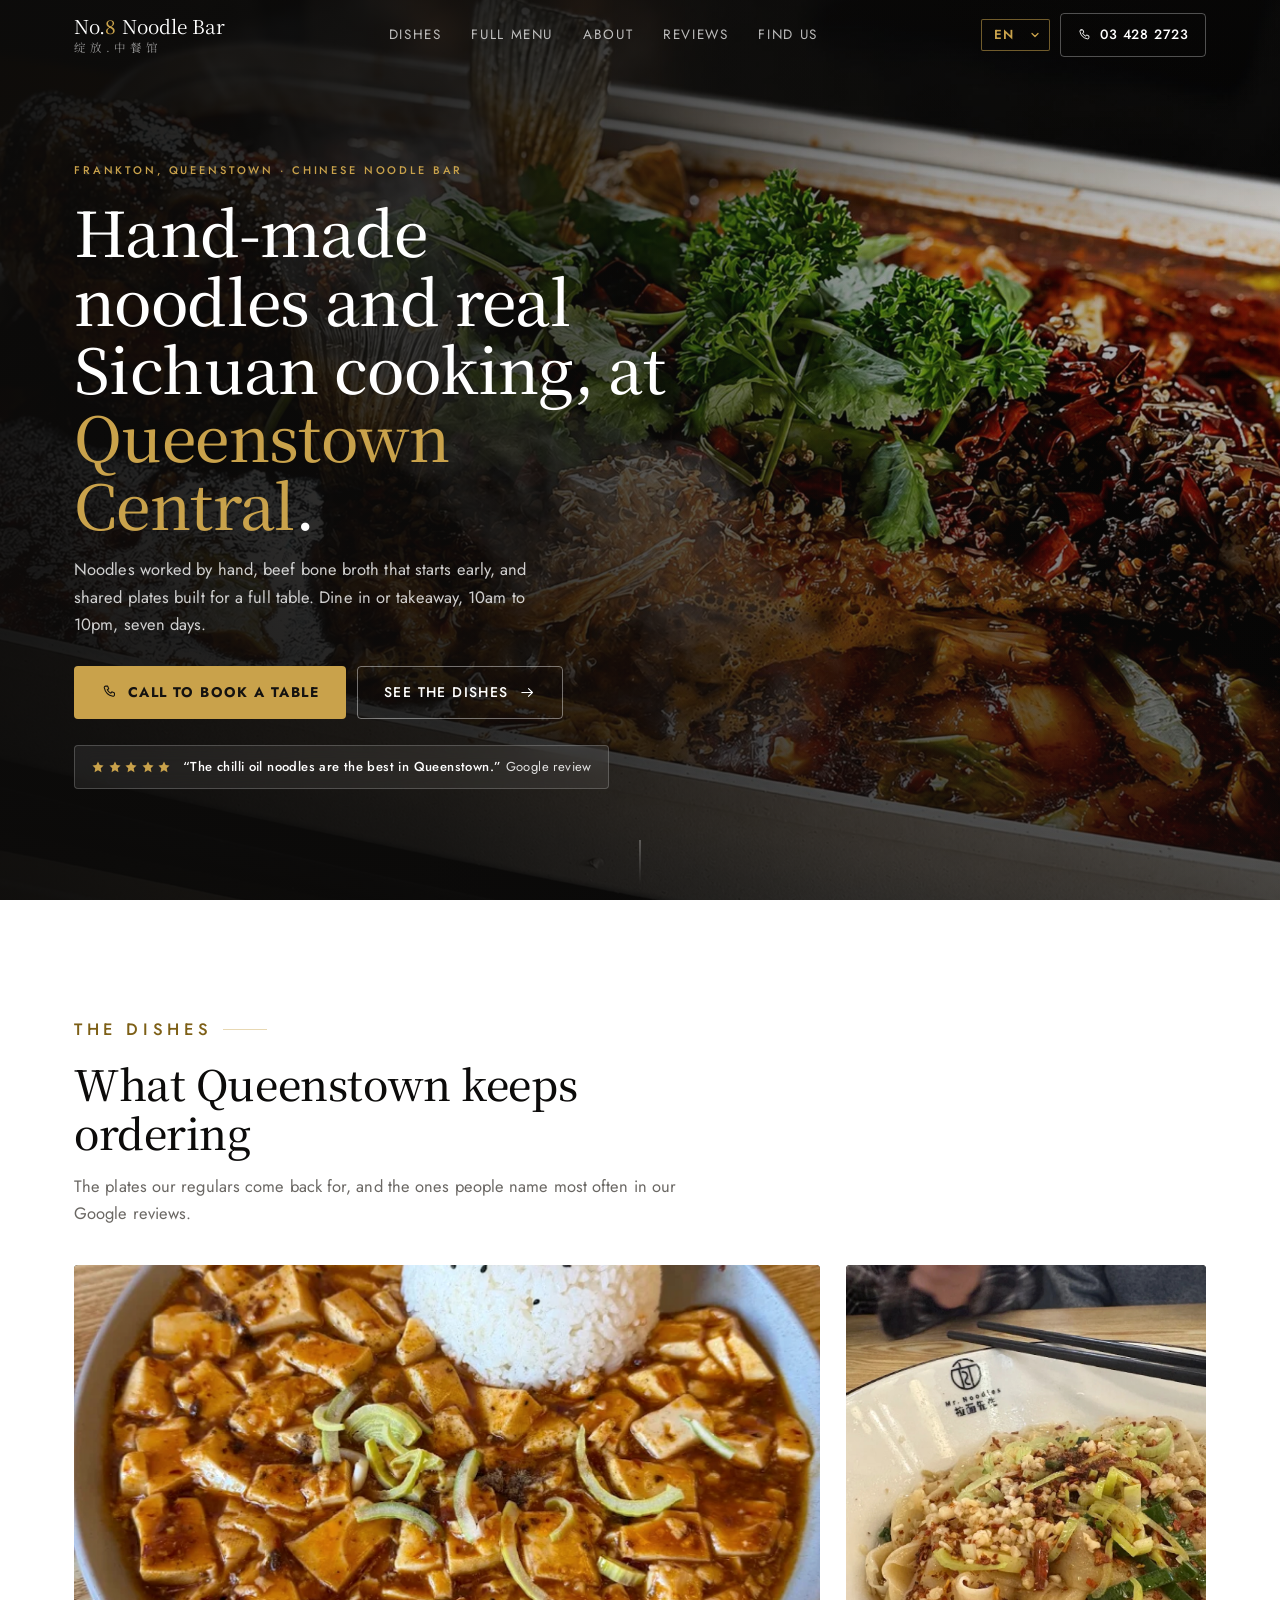
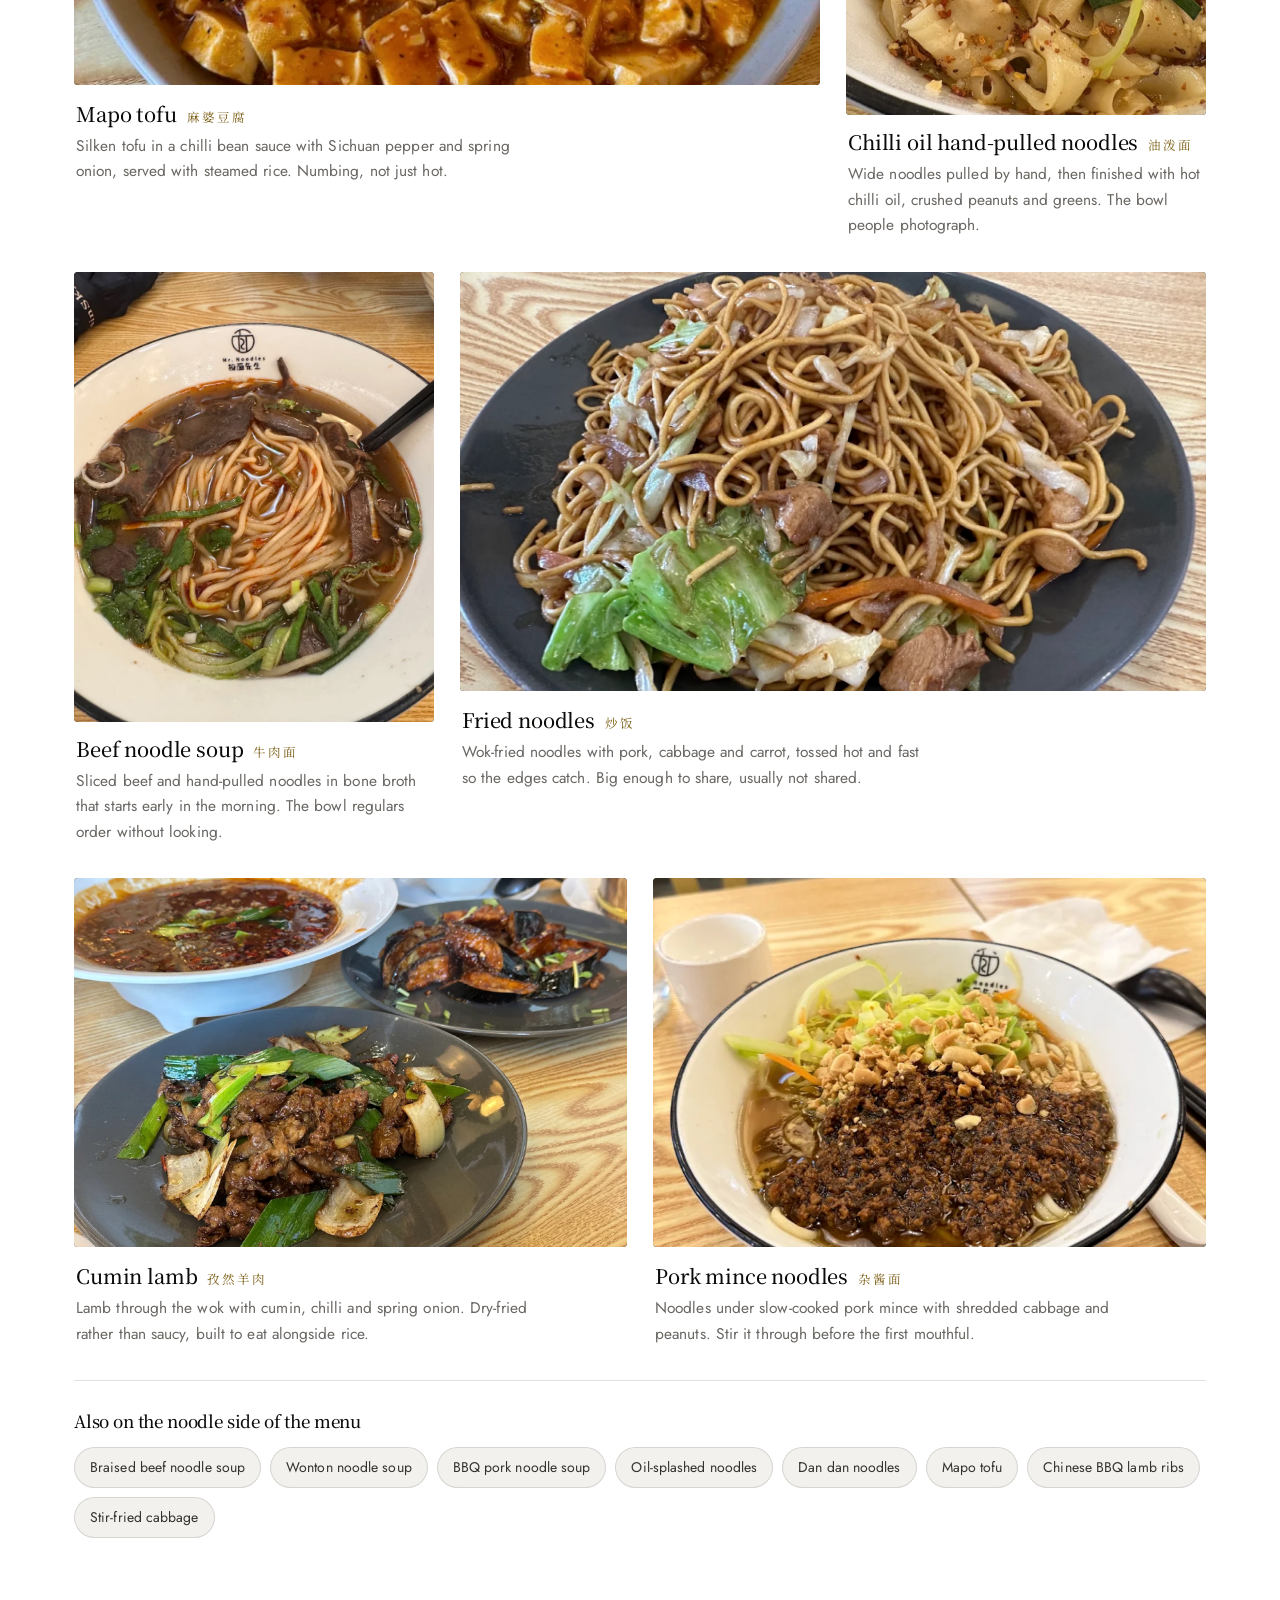
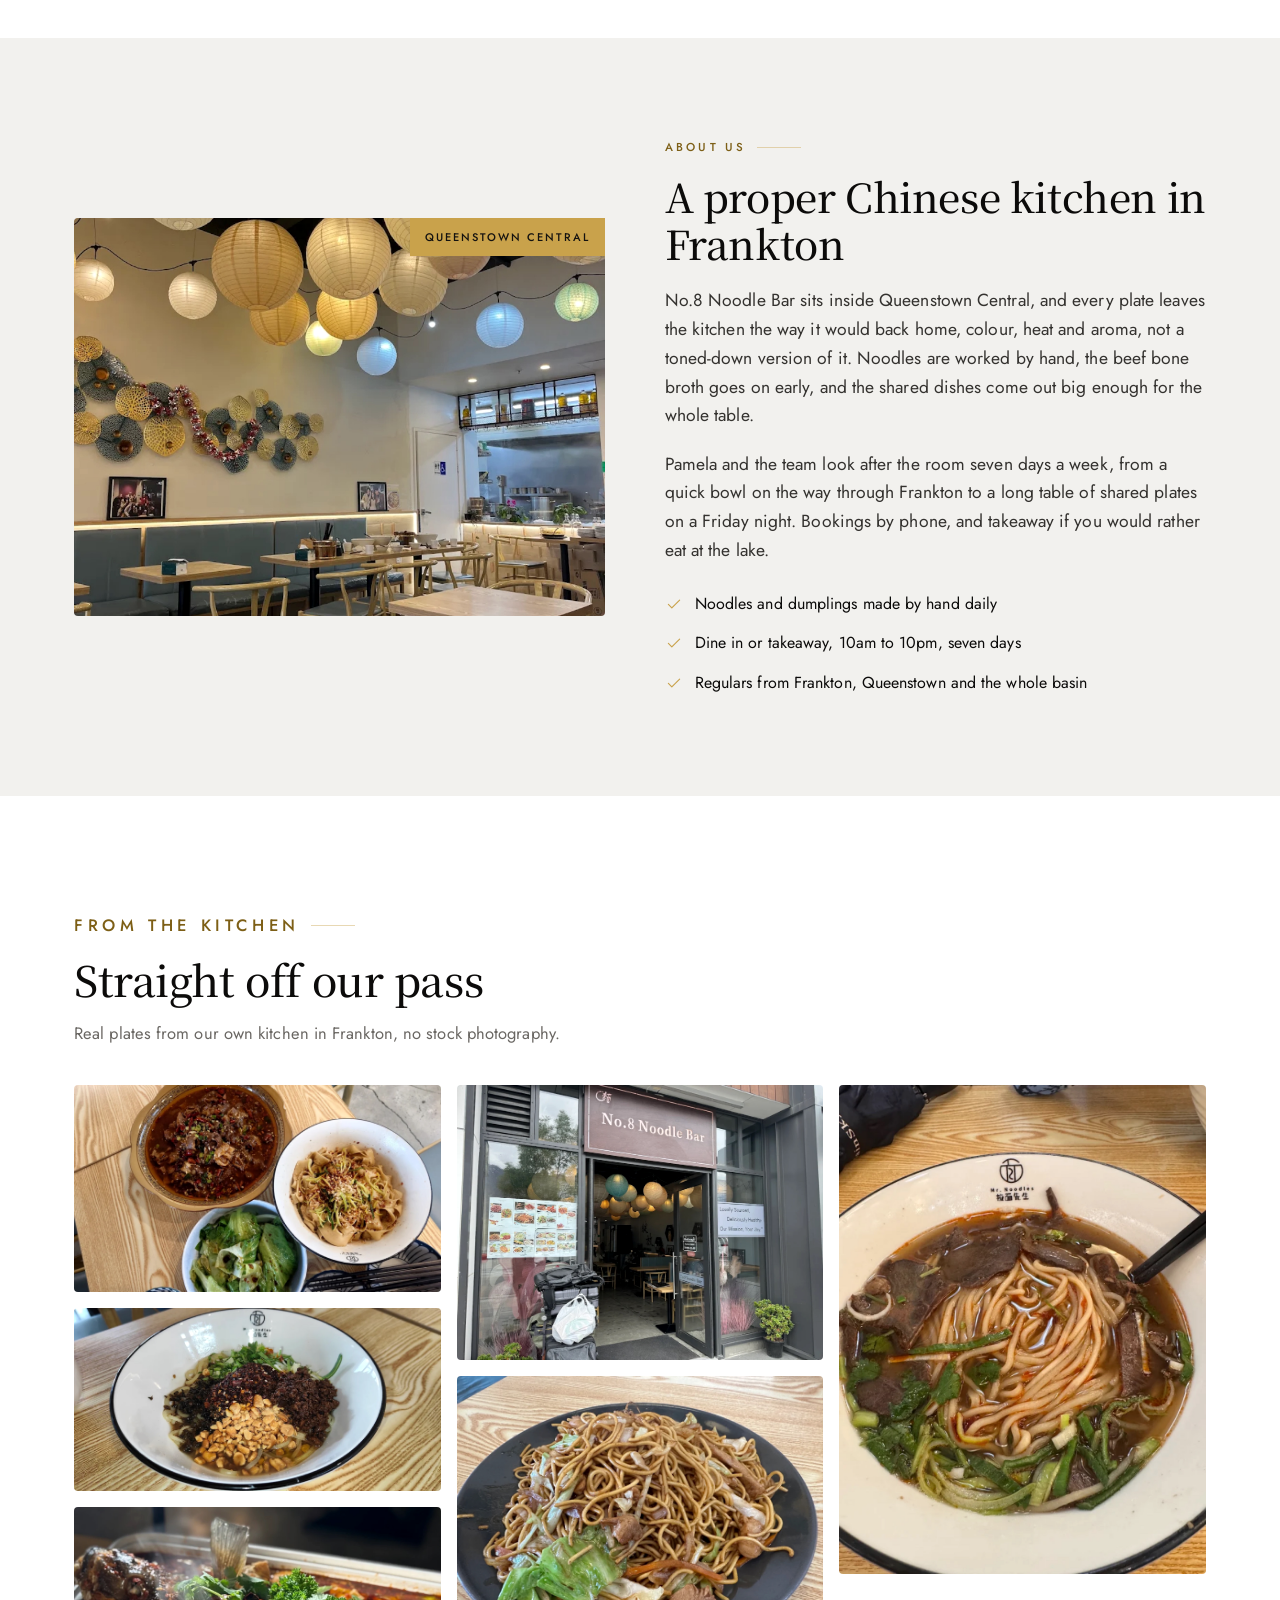
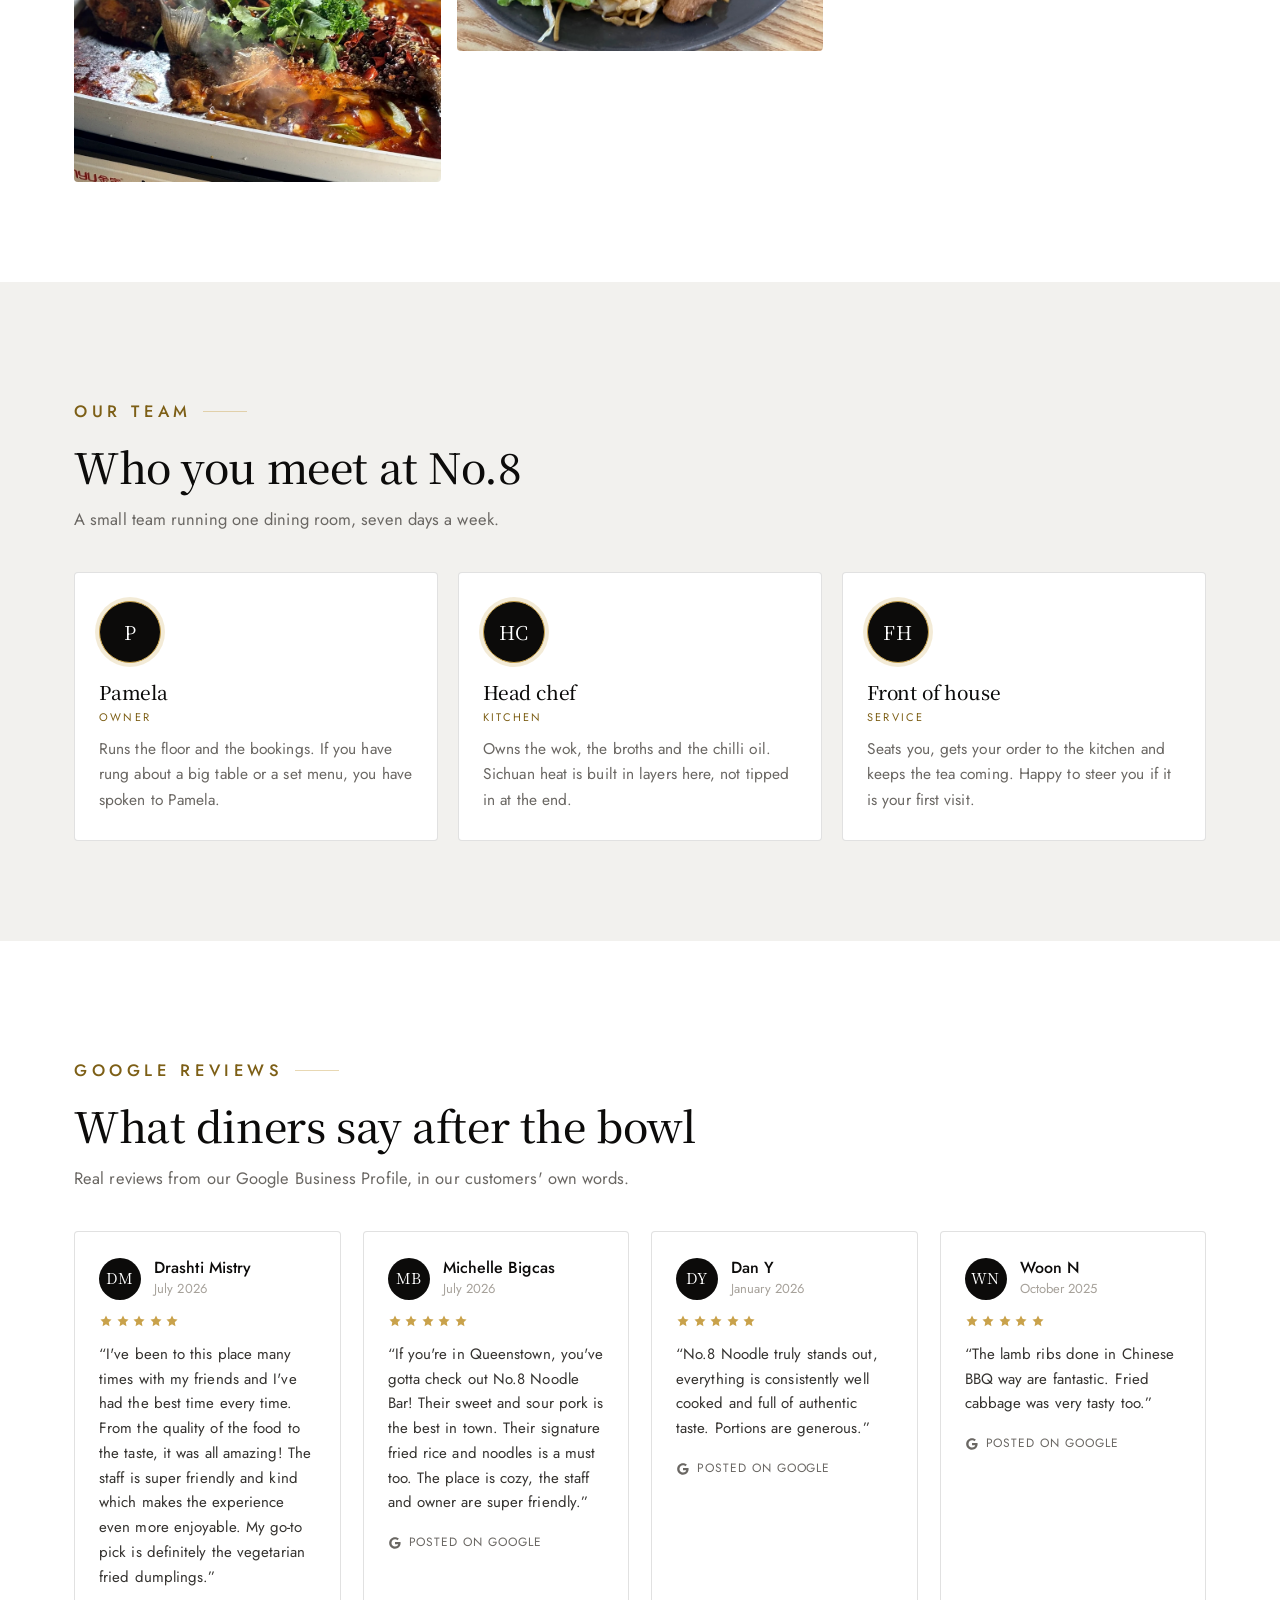
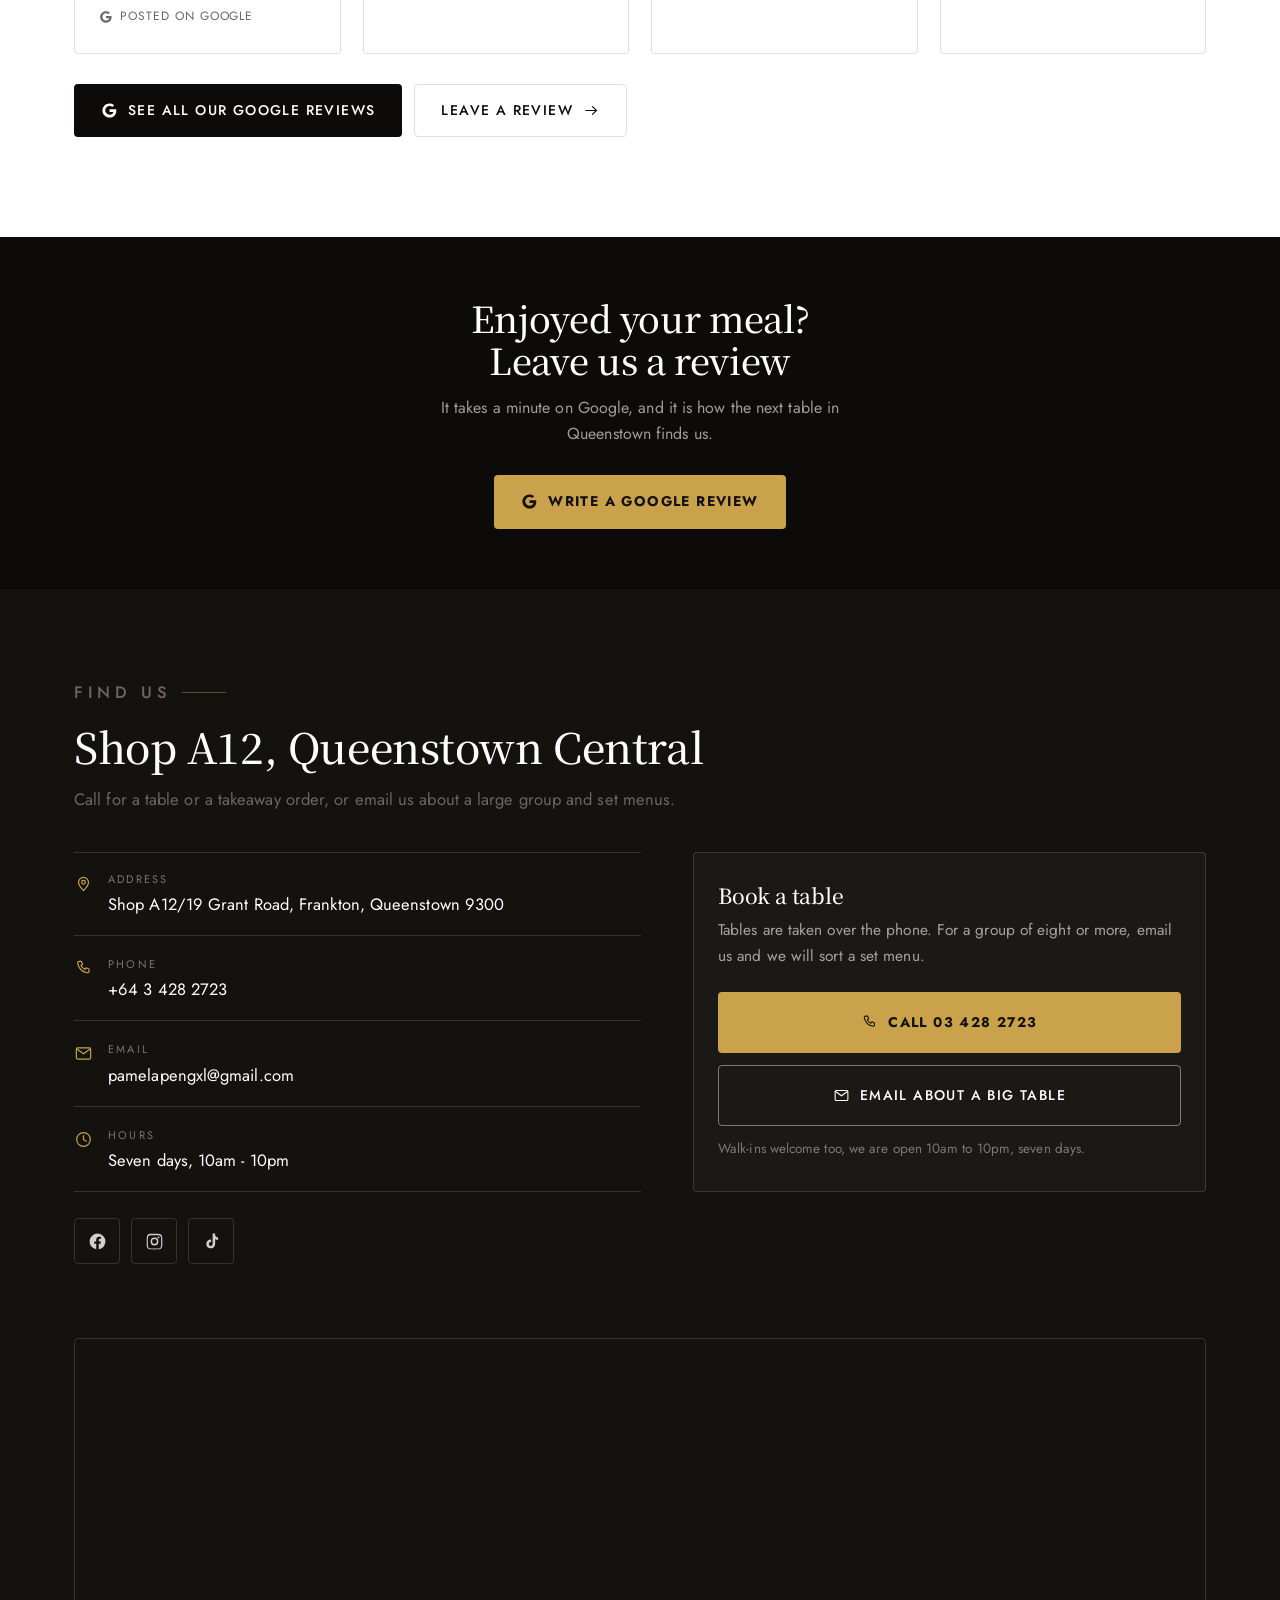
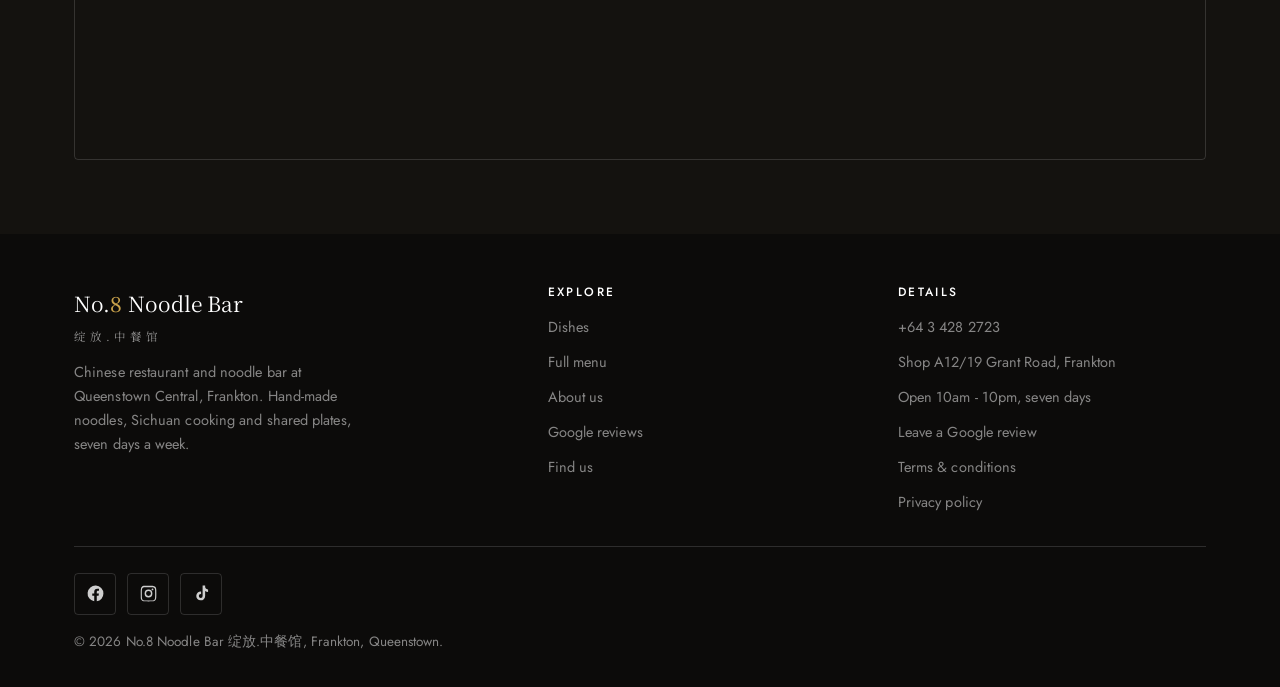
==== commit 1e22c81e: "Update demo via Claude Code" ====
--- a/index.html
+++ b/index.html
@@ -14,8 +14,8 @@
 <meta property="og:image" content="img/r-beef-noodle.jpg">
 <meta name="twitter:card" content="summary_large_image">
 
-<link rel="icon" href="data:image/svg+xml,%3Csvg xmlns='http://www.w3.org/2000/svg' viewBox='0 0 64 64'%3E%3Crect width='64' height='64' fill='%230C0B0A'/%3E%3Ctext x='32' y='45' font-family='Georgia,serif' font-size='34' fill='%23B7302A' text-anchor='middle'%3E8%3C/text%3E%3C/svg%3E">
-<link rel="apple-touch-icon" href="data:image/svg+xml,%3Csvg xmlns='http://www.w3.org/2000/svg' viewBox='0 0 64 64'%3E%3Crect width='64' height='64' fill='%230C0B0A'/%3E%3Ctext x='32' y='45' font-family='Georgia,serif' font-size='34' fill='%23B7302A' text-anchor='middle'%3E8%3C/text%3E%3C/svg%3E">
+<link rel="icon" href="data:image/svg+xml,%3Csvg xmlns='http://www.w3.org/2000/svg' viewBox='0 0 64 64'%3E%3Crect width='64' height='64' fill='%230C0B0A'/%3E%3Ctext x='32' y='45' font-family='Georgia,serif' font-size='34' fill='%23C9A24B' text-anchor='middle'%3E8%3C/text%3E%3C/svg%3E">
+<link rel="apple-touch-icon" href="data:image/svg+xml,%3Csvg xmlns='http://www.w3.org/2000/svg' viewBox='0 0 64 64'%3E%3Crect width='64' height='64' fill='%230C0B0A'/%3E%3Ctext x='32' y='45' font-family='Georgia,serif' font-size='34' fill='%23C9A24B' text-anchor='middle'%3E8%3C/text%3E%3C/svg%3E">
 
 <link rel="preconnect" href="https://fonts.googleapis.com">
 <link rel="preconnect" href="https://fonts.gstatic.com" crossorigin>
@@ -451,7 +451,7 @@
   <div class="shell">
     <div class="foot__top">
       <div class="foot__brand">
-        <span class="brand__en" style="color:#fff">No.<b style="color:#B7302A;font-weight:500">8</b> Noodle Bar</span>
+        <span class="brand__en" style="color:#fff">No.<b style="color:var(--accent);font-weight:500">8</b> Noodle Bar</span>
         <span class="brand__zh" style="display:block;margin-top:6px">绽放.中餐馆</span>
         <p>Chinese restaurant and noodle bar at Queenstown Central, Frankton. Hand-made noodles, Sichuan cooking and shared plates, seven days a week.</p>
       </div>
--- a/styles.css
+++ b/styles.css
@@ -98,7 +98,7 @@
   font-weight:500;
   letter-spacing:.28em;
   text-transform:uppercase;
-  color:var(--accent);
+  color:var(--gold-ink);
   margin:0 0 16px;
   display:flex;
   align-items:center;
@@ -112,6 +112,7 @@
   opacity:.42;
 }
 .band--ink .eyebrow{ color:var(--gold); }
+.band--ink .eyebrow, .band--ink2 .eyebrow, .hero .eyebrow{ color:var(--accent); }
 .band--ink .eyebrow::after{ background:var(--gold); }
 
 .head{ max-width:640px; margin-bottom:38px; }
@@ -189,12 +190,13 @@
 }
 #intro .rule{
   height:1px;
-  width:0;
+  width:96px;
   background:var(--accent);
+  transform:scaleX(0); transform-origin:center;
   animation:introRule 1s .45s var(--ease) forwards;
 }
 @keyframes introUp{ from{opacity:0;transform:translateY(14px)} to{opacity:1;transform:none} }
-@keyframes introRule{ from{width:0} to{width:96px} }
+@keyframes introRule{ from{transform:scaleX(0)} to{transform:scaleX(1)} }
 
 /* ---------- nav ----------------------------------------------------------- */
 
@@ -252,7 +254,7 @@
   letter-spacing:.06em;
   transition:background .3s var(--ease), border-color .3s var(--ease);
 }
-.nav__call:hover{ background:var(--accent); border-color:var(--accent); }
+.nav__call:hover{ background:var(--accent); border-color:var(--accent); color:var(--on-accent); }
 .nav__call svg{ width:15px; height:15px; }
 .nav__call span{ display:none; }
 
@@ -305,9 +307,9 @@
   font-size:17px;
   letter-spacing:.04em;
   border-bottom:1px solid rgba(255,255,255,.09);
-  transition:color .25s var(--ease), padding-left .25s var(--ease);
-}
-.drawer a:hover{ color:#fff; padding-left:6px; }
+  transition:color .25s var(--ease), transform .25s var(--ease);
+}
+.drawer a:hover{ color:#fff; transform:translateX(6px); }
 .drawer .drawer__cta{ margin-top:22px; border:0; }
 
 .scrim{
@@ -323,6 +325,7 @@
 .hero{
   position:relative;
   min-height:100svh;
+  min-height:100dvh;
   background:var(--ink);
   display:flex;
   align-items:flex-end;
@@ -345,7 +348,8 @@
 .hero__veil{
   position:absolute; inset:0;
   background:
-    linear-gradient(180deg, rgba(12,11,10,.72) 0%, rgba(12,11,10,.4) 34%, rgba(12,11,10,.86) 100%);
+    linear-gradient(96deg, rgba(12,11,10,.92) 0%, rgba(12,11,10,.74) 38%, rgba(12,11,10,.3) 70%, rgba(12,11,10,.1) 100%),
+    linear-gradient(180deg, rgba(12,11,10,.5) 0%, rgba(12,11,10,.08) 26%, rgba(12,11,10,.72) 100%);
 }
 .hero__in{ position:relative; z-index:2; width:100%; }
 
@@ -509,7 +513,7 @@
   position:absolute;
   top:0; right:0;
   background:var(--accent);
-  color:#fff;
+  color:var(--on-accent);
   font-size:11px;
   font-weight:500;
   letter-spacing:.18em;
@@ -553,7 +557,7 @@
 .crew__card h3{ font-size:19px; margin-bottom:5px; }
 .crew__card .role{
   font-size:11px; letter-spacing:.2em; text-transform:uppercase;
-  color:var(--accent); margin:0 0 10px;
+  color:var(--gold-ink); margin:0 0 10px;
 }
 .crew__card p{ font-size:15.5px; color:var(--muted); margin:0; }
 
@@ -632,7 +636,7 @@
 }
 .socials svg{ width:19px; height:19px; }
 .socials a:hover{ background:var(--accent); border-color:var(--accent); transform:translateY(-2px); }
-.socials a:hover{ color:#fff; }
+.socials a:hover{ color:var(--on-accent); }
 
 .actions{
   border:1px solid var(--line-dk);
@@ -795,11 +799,12 @@
   }
   .nav__links a::after{
     content:""; position:absolute; left:0; bottom:0;
-    height:1px; width:0; background:var(--accent);
-    transition:width .35s var(--ease);
+    height:1px; width:100%; background:var(--accent);
+    transform:scaleX(0); transform-origin:left center;
+    transition:transform .35s var(--ease);
   }
   .nav__links a:hover{ color:#fff; }
-  .nav__links a:hover::after{ width:100%; }
+  .nav__links a:hover::after{ transform:scaleX(1); }
   .burger{ display:none; }
   .hero{ align-items:center; padding:140px 0 90px; }
   .hero__scroll{ display:block; }
